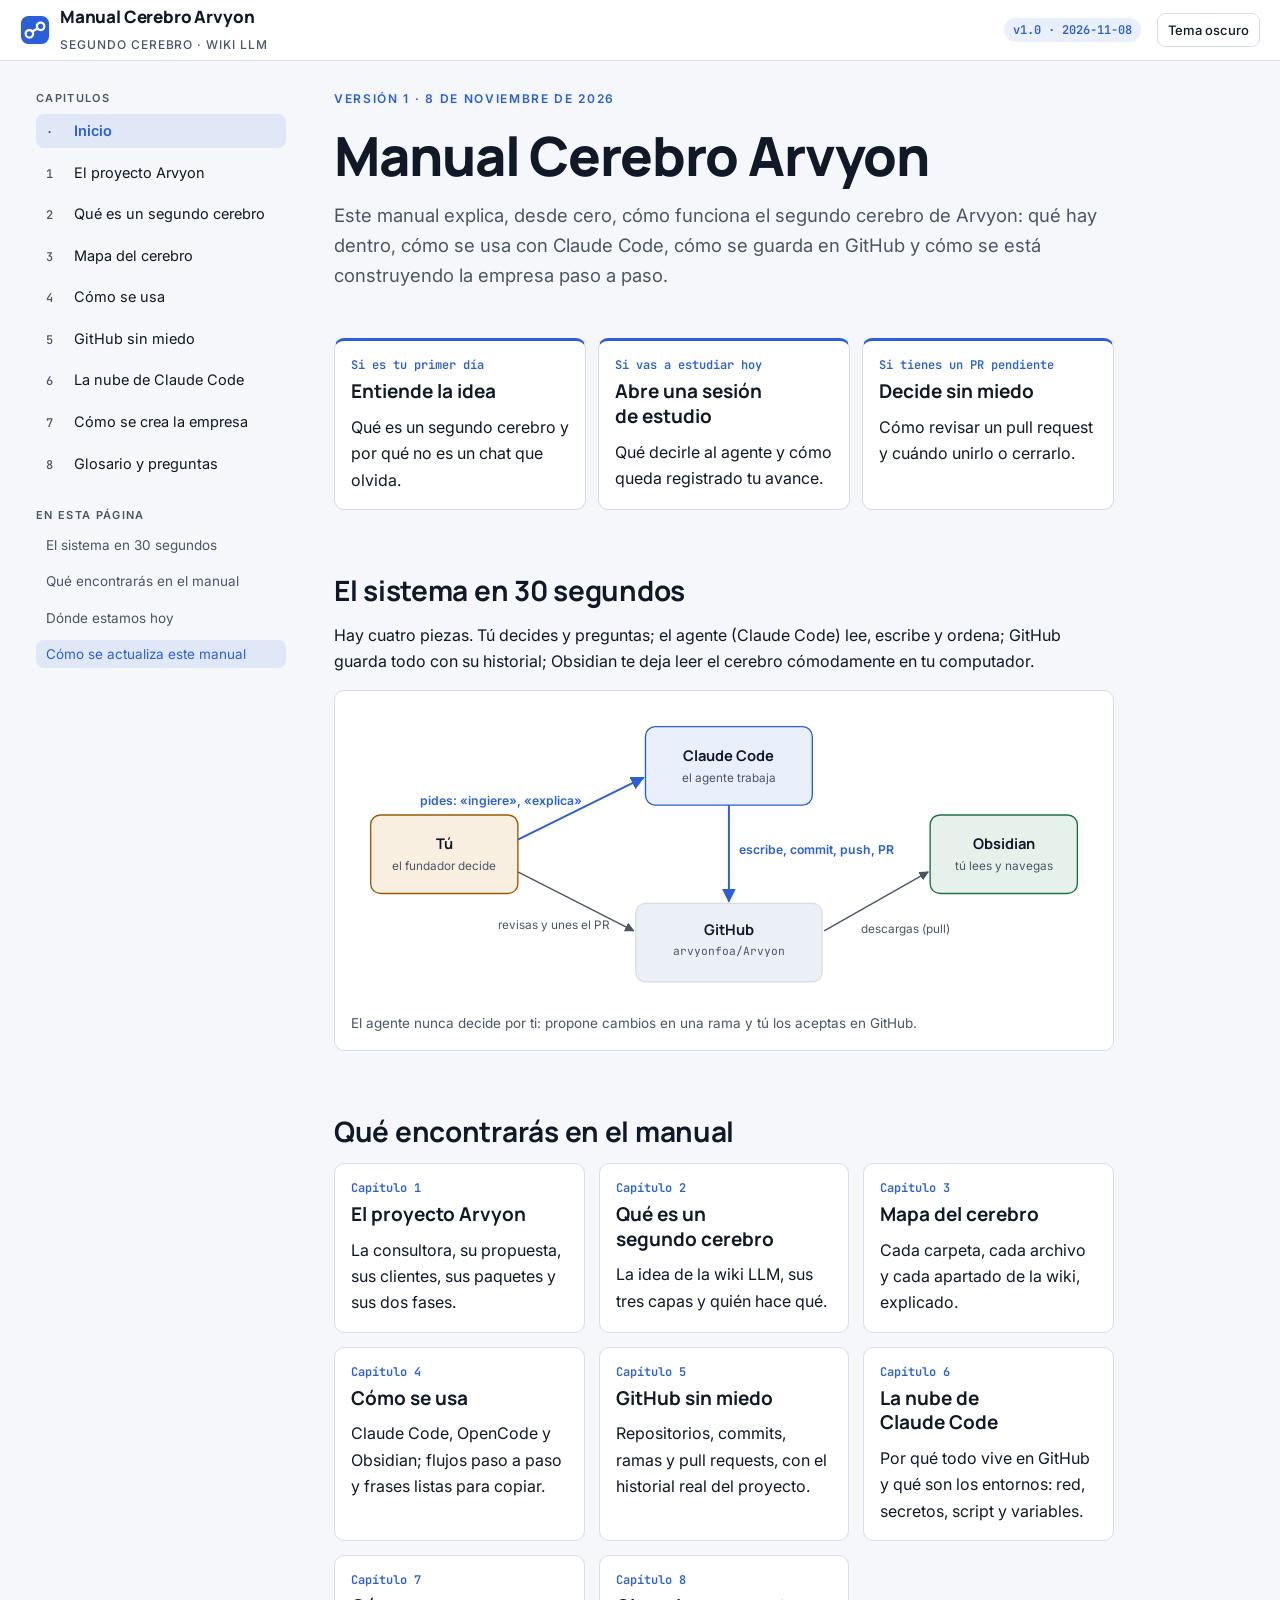
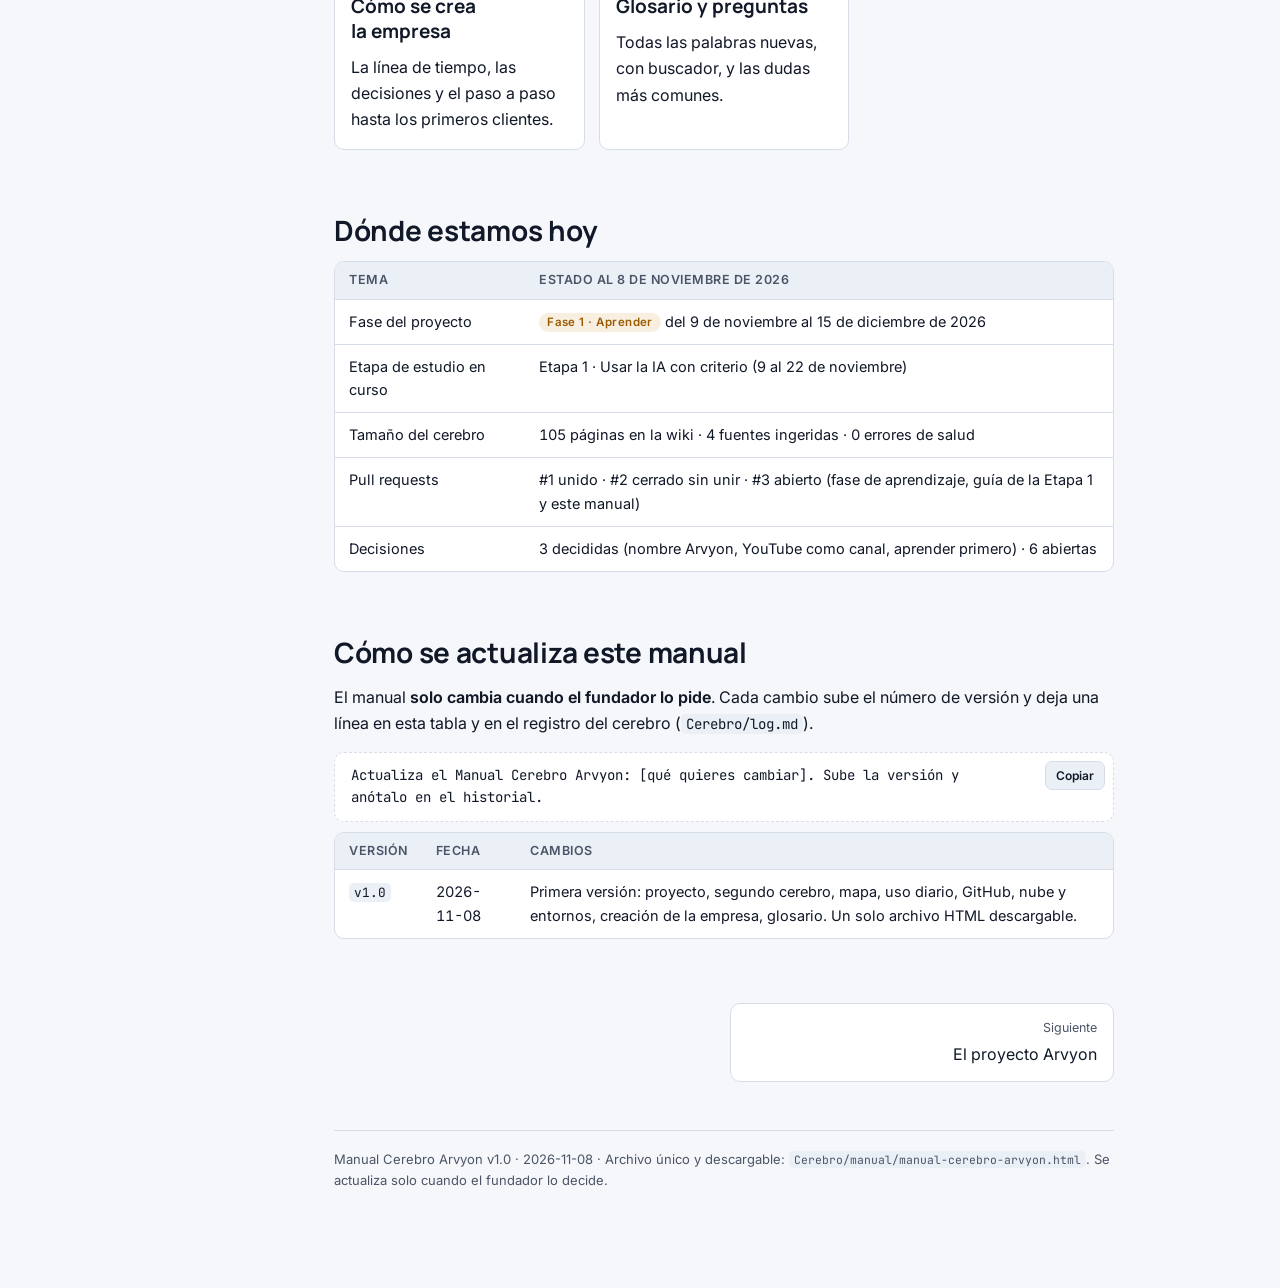
==== Cerebro/manual/manual-cerebro-arvyon.html @ 3d75eed5 "Manual Cerebro Arvyon en un solo archivo HTML descargable - Cerebro/manual/manual-cerebro-arvyon.htm" ====
<!doctype html>
<html lang="es">
<head>
<meta charset="utf-8">
<meta name="viewport" content="width=device-width, initial-scale=1, viewport-fit=cover">
<title>Manual Cerebro Arvyon</title>
<meta name="description" content="Manual para aprender a usar el segundo cerebro de Arvyon, GitHub y la nube de Claude Code.">
<link rel="preconnect" href="https://fonts.googleapis.com">
<link rel="preconnect" href="https://fonts.gstatic.com" crossorigin>
<link rel="stylesheet" href="https://fonts.googleapis.com/css2?family=Inter:wght@400;500;600;700&family=JetBrains+Mono:wght@400;500;600&family=Manrope:wght@600;700;800&display=swap">
<style>
/* Manual Cerebro Arvyon · estilo compartido
   Concepto: documentación técnica con la identidad de la presentación de Arvyon
   (azul Arvyon, Manrope para títulos, Inter para texto). Barra lateral de capítulos
   a la izquierda en escritorio; menú desplegable arriba en el teléfono. */
:root {
  --bg: #F5F7FA;
  --surface: #FFFFFF;
  --surface-2: #EBEFF6;
  --line: #D6DDE8;
  --fg: #111827;
  --muted: #4B5567;
  --accent: #2B5FD6;
  --accent-ink: #FFFFFF;
  --accent-soft: rgba(43, 95, 214, 0.10);
  --amber: #9A5B00;
  --amber-soft: rgba(196, 122, 0, 0.12);
  --green: #1C7346;
  --green-soft: rgba(28, 115, 70, 0.10);
  --red: #B3261E;
  --red-soft: rgba(179, 38, 30, 0.09);
  --violet: #6741C4;
  --violet-soft: rgba(103, 65, 196, 0.10);
  --code-bg: #101624;
  --code-fg: #E3E9F4;
  --shadow: 0 1px 2px rgba(17, 24, 39, 0.06), 0 6px 20px rgba(17, 24, 39, 0.05);
  --head: "Manrope", "Segoe UI", system-ui, sans-serif;
  --body: "Inter", "Segoe UI", system-ui, -apple-system, sans-serif;
  --mono: "JetBrains Mono", ui-monospace, "SFMono-Regular", Menlo, Consolas, monospace;
  --radius: 10px;
  color-scheme: light;
}
@media (prefers-color-scheme: dark) {
  :root:not([data-theme="light"]) {
    --bg: #0A0C10; --surface: #121720; --surface-2: #19202B; --line: #283041;
    --fg: #F1F4F8; --muted: #A4AEBE; --accent: #8AAEFF; --accent-ink: #0A0C10;
    --accent-soft: rgba(59, 116, 242, 0.18); --amber: #F2B347; --amber-soft: rgba(242, 179, 71, 0.13);
    --green: #63CF97; --green-soft: rgba(99, 207, 151, 0.12); --red: #FF8F86; --red-soft: rgba(255, 143, 134, 0.12);
    --violet: #B9A2FF; --violet-soft: rgba(185, 162, 255, 0.14);
    --code-bg: #070A0F; --code-fg: #E3E9F4; --shadow: 0 1px 2px rgba(0, 0, 0, 0.4);
    color-scheme: dark;
  }
}
:root[data-theme="dark"] {
  --bg: #0A0C10; --surface: #121720; --surface-2: #19202B; --line: #283041;
  --fg: #F1F4F8; --muted: #A4AEBE; --accent: #8AAEFF; --accent-ink: #0A0C10;
  --accent-soft: rgba(59, 116, 242, 0.18); --amber: #F2B347; --amber-soft: rgba(242, 179, 71, 0.13);
  --green: #63CF97; --green-soft: rgba(99, 207, 151, 0.12); --red: #FF8F86; --red-soft: rgba(255, 143, 134, 0.12);
  --violet: #B9A2FF; --violet-soft: rgba(185, 162, 255, 0.14);
  --code-bg: #070A0F; --code-fg: #E3E9F4; --shadow: 0 1px 2px rgba(0, 0, 0, 0.4);
  color-scheme: dark;
}

* { box-sizing: border-box; }
html { scroll-behavior: smooth; scroll-padding-top: 76px; }
@media (prefers-reduced-motion: reduce) { html { scroll-behavior: auto; } * { transition: none !important; } }
body {
  margin: 0; background: var(--bg); color: var(--fg);
  font: 400 16px/1.65 var(--body); -webkit-font-smoothing: antialiased;
}
img, svg { max-width: 100%; }
a { color: var(--accent); text-underline-offset: 3px; }
a:hover { text-decoration-thickness: 2px; }
:focus-visible { outline: 2px solid var(--accent); outline-offset: 2px; border-radius: 4px; }

/* ── Cabecera ── */
.topbar {
  position: sticky; top: 0; z-index: 20; background: var(--surface);
  border-bottom: 1px solid var(--line);
  padding-left: max(16px, env(safe-area-inset-left, 0px)); padding-right: max(16px, env(safe-area-inset-right, 0px));
}
.topbar-inner { max-width: 1240px; margin: 0 auto; height: 60px; display: flex; align-items: center; gap: 16px; }
.brand { display: flex; align-items: center; gap: 10px; text-decoration: none; color: var(--fg); }
.brand-mark { width: 30px; height: 30px; flex: none; }
.brand-name { font: 800 17px/1 var(--head); letter-spacing: -0.01em; }
.brand-sub { font: 500 12px/1 var(--body); color: var(--muted); letter-spacing: 0.08em; text-transform: uppercase; }
.topbar-spacer { flex: 1; }
.version-pill { font: 600 12px/1 var(--mono); color: var(--accent); background: var(--accent-soft); padding: 6px 9px; border-radius: 999px; white-space: nowrap; }
.theme-btn {
  border: 1px solid var(--line); background: var(--surface); color: var(--fg); border-radius: 8px;
  height: 34px; padding: 0 10px; font: 500 13px var(--body); cursor: pointer;
}
.theme-btn:hover { background: var(--surface-2); }

/* ── Estructura ── */
.layout {
  max-width: 1240px; margin: 0 auto; display: grid; grid-template-columns: 250px minmax(0, 1fr); gap: 48px;
  padding-left: max(16px, env(safe-area-inset-left, 0px)); padding-right: max(16px, env(safe-area-inset-right, 0px));
  padding-block: 32px 80px;
}
.sidebar { position: sticky; top: 84px; align-self: start; max-height: calc(100vh - 100px); overflow-y: auto; }
.sidebar details { border: 0; }
.sidebar summary { display: none; }
.nav-title { font: 600 11px/1 var(--body); letter-spacing: 0.12em; text-transform: uppercase; color: var(--muted); margin: 0 0 10px; }
.nav-list { list-style: none; margin: 0 0 24px; padding: 0; display: grid; gap: 2px; }
.nav-list a {
  display: flex; gap: 10px; align-items: baseline; padding: 7px 10px; border-radius: 8px; color: var(--fg);
  text-decoration: none; font-size: 14.5px; line-height: 1.35;
}
.nav-list a:hover { background: var(--surface-2); }
.nav-list a[aria-current="page"] { background: var(--accent-soft); color: var(--accent); font-weight: 600; }
.nav-num { font: 500 12px var(--mono); color: var(--muted); min-width: 18px; }
.toc a { font-size: 13.5px; color: var(--muted); padding: 5px 10px; }
.toc a.is-active { color: var(--accent); background: var(--accent-soft); }

@media (max-width: 900px) {
  .layout { grid-template-columns: minmax(0, 1fr); gap: 20px; padding-block: 16px 64px; }
  .sidebar { position: static; max-height: none; overflow: visible; }
  .sidebar summary {
    display: flex; justify-content: space-between; align-items: center; cursor: pointer; list-style: none;
    padding: 12px 14px; border: 1px solid var(--line); border-radius: var(--radius); background: var(--surface);
    font: 600 14px var(--body);
  }
  .sidebar summary::-webkit-details-marker { display: none; }
  .sidebar summary::after { content: "▾"; color: var(--muted); }
  .sidebar details[open] summary { border-bottom-left-radius: 0; border-bottom-right-radius: 0; }
  .sidebar .nav-panel { border: 1px solid var(--line); border-top: 0; border-radius: 0 0 var(--radius) var(--radius); padding: 14px; background: var(--surface); }
  .brand-sub, .version-pill { display: none; }
}

/* ── Contenido ── */
main { min-width: 0; }
.content { max-width: 780px; }
.eyebrow { font: 600 12px/1 var(--body); letter-spacing: 0.14em; text-transform: uppercase; color: var(--accent); margin: 0 0 12px; }
h1 { font: 800 clamp(30px, 4.4vw, 44px)/1.12 var(--head); letter-spacing: -0.02em; margin: 0 0 16px; text-wrap: balance; }
h2 { font: 700 clamp(22px, 2.8vw, 28px)/1.2 var(--head); letter-spacing: -0.01em; margin: 56px 0 14px; text-wrap: balance; padding-top: 8px; }
h3 { font: 700 19px/1.3 var(--head); margin: 32px 0 10px; text-wrap: balance; }
h4 { font: 600 16px/1.4 var(--body); margin: 22px 0 8px; }
p, ul, ol { margin: 0 0 16px; }
li { margin-bottom: 6px; }
.lead { font-size: 18.5px; line-height: 1.6; color: var(--muted); max-width: 64ch; }
strong { font-weight: 650; }
hr { border: 0; border-top: 1px solid var(--line); margin: 48px 0; }
code { font: 0.88em var(--mono); background: var(--surface-2); padding: 1px 5px; border-radius: 5px; overflow-wrap: anywhere; }
pre {
  background: var(--code-bg); color: var(--code-fg); font: 13.5px/1.6 var(--mono); padding: 16px 18px;
  border-radius: var(--radius); overflow-x: auto; margin: 0 0 18px;
}
pre code { background: none; padding: 0; color: inherit; font-size: inherit; overflow-wrap: normal; }
kbd { font: 12.5px var(--mono); border: 1px solid var(--line); border-bottom-width: 2px; border-radius: 5px; padding: 1px 6px; background: var(--surface); }

/* Tablas */
.table-wrap { overflow-x: auto; margin: 0 0 20px; border: 1px solid var(--line); border-radius: var(--radius); background: var(--surface); }
table { border-collapse: collapse; width: 100%; font-size: 14.5px; }
th, td { text-align: left; vertical-align: top; padding: 10px 14px; border-bottom: 1px solid var(--line); }
th { font: 600 12.5px/1.3 var(--body); letter-spacing: 0.04em; text-transform: uppercase; color: var(--muted); background: var(--surface-2); }
tr:last-child td { border-bottom: 0; }
td code { white-space: nowrap; }

/* Avisos */
.note { border-left: 3px solid var(--accent); background: var(--accent-soft); padding: 14px 16px; border-radius: 0 var(--radius) var(--radius) 0; margin: 0 0 20px; }
.note > :last-child { margin-bottom: 0; }
.note-title { font: 700 13px/1.3 var(--body); letter-spacing: 0.06em; text-transform: uppercase; margin: 0 0 6px; color: var(--accent); }
.note.warn { border-color: var(--amber); background: var(--amber-soft); } .note.warn .note-title { color: var(--amber); }
.note.ok { border-color: var(--green); background: var(--green-soft); } .note.ok .note-title { color: var(--green); }
.note.bad { border-color: var(--red); background: var(--red-soft); } .note.bad .note-title { color: var(--red); }
.note.idea { border-color: var(--violet); background: var(--violet-soft); } .note.idea .note-title { color: var(--violet); }

/* Definición */
.def { border: 1px solid var(--line); background: var(--surface); border-radius: var(--radius); padding: 14px 16px; margin: 0 0 16px; }
.def dt { font: 700 16px/1.3 var(--head); margin: 0 0 4px; }
.def dd { margin: 0; color: var(--muted); }
.def dd + dt { margin-top: 14px; }

/* Rejillas de tarjetas */
.grid { display: grid; gap: 14px; grid-template-columns: repeat(auto-fit, minmax(220px, 1fr)); margin: 0 0 24px; }
.card { border: 1px solid var(--line); background: var(--surface); border-radius: var(--radius); padding: 16px; min-width: 0; }
.card h3, .card h4 { margin-top: 0; }
.card p:last-child, .card ul:last-child { margin-bottom: 0; }
a.card { color: inherit; text-decoration: none; display: block; transition: border-color .15s, transform .15s; }
a.card:hover { border-color: var(--accent); transform: translateY(-1px); }
.card-kicker { font: 600 12px var(--mono); color: var(--accent); margin: 0 0 6px; }

/* Pasos */
.steps { counter-reset: paso; list-style: none; padding: 0; margin: 0 0 24px; display: grid; gap: 12px; }
.steps > li { counter-increment: paso; position: relative; padding: 12px 14px 12px 52px; border: 1px solid var(--line); border-radius: var(--radius); background: var(--surface); margin: 0; }
.steps > li::before {
  content: counter(paso); position: absolute; left: 14px; top: 12px; width: 26px; height: 26px; border-radius: 50%;
  background: var(--accent); color: var(--accent-ink); font: 700 13px/26px var(--body); text-align: center;
}
.steps > li > :last-child { margin-bottom: 0; }

/* Árbol de carpetas */
.tree { font: 13.5px/1.75 var(--mono); background: var(--surface); border: 1px solid var(--line); border-radius: var(--radius); padding: 14px 16px; overflow-x: auto; margin: 0 0 20px; white-space: pre; }
.tree .c { color: var(--muted); }
.tree .f { color: var(--accent); font-weight: 600; }

/* Acordeones */
details.fold { border: 1px solid var(--line); background: var(--surface); border-radius: var(--radius); margin: 0 0 10px; }
details.fold > summary { cursor: pointer; padding: 12px 16px; font: 600 15.5px/1.4 var(--body); list-style: none; display: flex; gap: 12px; align-items: baseline; }
details.fold > summary::-webkit-details-marker { display: none; }
details.fold > summary::before { content: "+"; font: 600 16px var(--mono); color: var(--accent); width: 12px; flex: none; }
details.fold[open] > summary::before { content: "−"; }
details.fold > summary code { font-size: 13px; }
details.fold > .fold-body { padding: 0 16px 14px 40px; }
details.fold > .fold-body > :last-child { margin-bottom: 0; }

/* Etiquetas */
.tag { display: inline-block; font: 600 11.5px/1 var(--body); letter-spacing: 0.04em; padding: 4px 8px; border-radius: 999px; background: var(--surface-2); color: var(--muted); vertical-align: middle; }
.tag.blue { background: var(--accent-soft); color: var(--accent); }
.tag.amber { background: var(--amber-soft); color: var(--amber); }
.tag.green { background: var(--green-soft); color: var(--green); }
.tag.red { background: var(--red-soft); color: var(--red); }
.tag.violet { background: var(--violet-soft); color: var(--violet); }

/* Frases para copiar */
.prompt { position: relative; border: 1px dashed var(--line); background: var(--surface); border-radius: var(--radius); padding: 12px 92px 12px 16px; margin: 0 0 10px; font: 14px/1.55 var(--mono); }
.copy-btn {
  position: absolute; right: 8px; top: 8px; border: 1px solid var(--line); background: var(--surface-2); color: var(--fg);
  border-radius: 7px; font: 600 12px var(--body); padding: 6px 10px; cursor: pointer;
}
.copy-btn:hover { border-color: var(--accent); color: var(--accent); }

/* Diagramas */
figure.diagram { margin: 8px 0 28px; border: 1px solid var(--line); border-radius: var(--radius); background: var(--surface); padding: 16px; }
figure.diagram .svg-wrap { overflow-x: auto; }
figure.diagram svg { display: block; min-width: 560px; width: 100%; height: auto; }
figure.diagram figcaption { font-size: 13.5px; color: var(--muted); margin-top: 10px; }
svg .t { fill: var(--fg); font-family: var(--body); font-size: 14px; }
svg .t-s { fill: var(--muted); font-family: var(--body); font-size: 12px; }
svg .t-b { fill: var(--fg); font-family: var(--head); font-size: 15px; font-weight: 700; }
svg .t-m { fill: var(--muted); font-family: var(--mono); font-size: 11.5px; }
svg .t-a { fill: var(--accent); font-family: var(--body); font-size: 12.5px; font-weight: 600; }
svg .t-on { fill: var(--accent-ink); font-family: var(--head); font-size: 14px; font-weight: 700; }
svg .box { fill: var(--surface-2); stroke: var(--line); stroke-width: 1.2; }
svg .box-a { fill: var(--accent-soft); stroke: var(--accent); stroke-width: 1.4; }
svg .box-amber { fill: var(--amber-soft); stroke: var(--amber); stroke-width: 1.4; }
svg .box-green { fill: var(--green-soft); stroke: var(--green); stroke-width: 1.4; }
svg .box-red { fill: var(--red-soft); stroke: var(--red); stroke-width: 1.4; }
svg .box-violet { fill: var(--violet-soft); stroke: var(--violet); stroke-width: 1.4; }
svg .solid-a { fill: var(--accent); }
svg .ln { stroke: var(--muted); stroke-width: 1.4; fill: none; }
svg .ln-a { stroke: var(--accent); stroke-width: 2; fill: none; }
svg .ln-d { stroke: var(--muted); stroke-width: 1.3; fill: none; stroke-dasharray: 5 4; }
svg .ln-green { stroke: var(--green); stroke-width: 2.2; fill: none; }
svg .ln-red { stroke: var(--red); stroke-width: 2; fill: none; stroke-dasharray: 5 4; }
svg .dot { fill: var(--surface); stroke: var(--accent); stroke-width: 2.4; }
svg .dot-main { fill: var(--surface); stroke: var(--fg); stroke-width: 2.4; }
svg .dot-red { fill: var(--surface); stroke: var(--red); stroke-width: 2.4; }
svg .arrow-head { fill: var(--muted); }
svg .arrow-head-a { fill: var(--accent); }

/* Portada */
.hero { padding: 8px 0 8px; }
.hero h1 { font-size: clamp(34px, 5.4vw, 54px); }
.quick { display: grid; grid-template-columns: repeat(auto-fit, minmax(200px, 1fr)); gap: 12px; margin: 24px 0 8px; }
.quick .card { border-top: 3px solid var(--accent); }

/* Glosario */
.search { width: 100%; height: 44px; border: 1px solid var(--line); border-radius: var(--radius); background: var(--surface); color: var(--fg); padding: 0 14px; font: 15px var(--body); margin: 0 0 18px; }
.gloss { display: grid; gap: 10px; }
.gloss .def { margin: 0; }
.gloss-empty { color: var(--muted); }

/* Navegación entre páginas */
.pager { display: grid; grid-template-columns: 1fr 1fr; gap: 12px; margin-top: 64px; }
.pager a { border: 1px solid var(--line); background: var(--surface); border-radius: var(--radius); padding: 14px 16px; text-decoration: none; color: var(--fg); min-width: 0; }
.pager a:hover { border-color: var(--accent); }
.pager small { display: block; color: var(--muted); font-size: 12.5px; margin-bottom: 2px; }
.pager .next { text-align: right; grid-column: 2; }
@media (max-width: 520px) { .pager { grid-template-columns: 1fr; } .pager .next { grid-column: 1; } }

.foot { margin-top: 48px; padding-top: 18px; border-top: 1px solid var(--line); color: var(--muted); font-size: 13px; }
.num { font-variant-numeric: tabular-nums; }

/* Archivo único: sin JavaScript se ven todos los capítulos seguidos */
.chapter + .chapter { border-top: 1px solid var(--line); margin-top: 64px; padding-top: 32px; }
body.js .chapter + .chapter { border-top: 0; margin-top: 0; padding-top: 0; }
</style>
<script>
(function(){
  var raiz=document.documentElement;
  try{var g=localStorage.getItem("manual-arvyon-tema");if(g==="dark"||g==="light")raiz.setAttribute("data-theme",g);}catch(e){}
  function tema(){var t=raiz.getAttribute("data-theme");if(t)return t;return matchMedia("(prefers-color-scheme: dark)").matches?"dark":"light";}
  document.addEventListener("DOMContentLoaded",function(){
    document.body.classList.add("js");
    var b=document.getElementById("theme-btn");
    function rot(){b.textContent=tema()==="dark"?"Tema claro":"Tema oscuro";}
    rot();b.addEventListener("click",function(){var n=tema()==="dark"?"light":"dark";raiz.setAttribute("data-theme",n);try{localStorage.setItem("manual-arvyon-tema",n);}catch(e){}rot();});
    var caps=[].slice.call(document.querySelectorAll(".chapter"));
    var toc=document.getElementById("toc"); var obs=null;
    function mostrar(){
      var h=decodeURIComponent(location.hash.slice(1))||"inicio";
      var el=document.getElementById(h)||document.getElementById("inicio");
      var cap=el.closest(".chapter")||caps[0];
      caps.forEach(function(c){c.hidden=c!==cap;});
      document.querySelectorAll("#chapters a").forEach(function(a){if(a.dataset.cap===cap.id)a.setAttribute("aria-current","page");else a.removeAttribute("aria-current");});
      toc.innerHTML="";
      var hs=[].slice.call(cap.querySelectorAll("h2[id]"));
      hs.forEach(function(x){var li=document.createElement("li");var a=document.createElement("a");a.href="#"+x.id;a.textContent=x.textContent;li.appendChild(a);toc.appendChild(li);});
      document.getElementById("toc-block").hidden=!hs.length;
      if(obs)obs.disconnect();
      if("IntersectionObserver" in window){var ls=toc.querySelectorAll("a");obs=new IntersectionObserver(function(es){es.forEach(function(e){if(e.isIntersecting)ls.forEach(function(a){a.classList.toggle("is-active",a.getAttribute("href")==="#"+e.target.id);});});},{rootMargin:"-80px 0px -70% 0px"});hs.forEach(function(x){obs.observe(x);});}
      setTimeout(function(){if(el===cap)window.scrollTo(0,0);else el.scrollIntoView();},0);
      document.title=(cap.dataset.nombre==="Inicio"?"":cap.dataset.nombre+" · ")+"Manual Cerebro Arvyon";
      var d=document.getElementById("nav-details");if(matchMedia("(max-width: 900px)").matches)d.removeAttribute("open");
    }
    window.addEventListener("hashchange",mostrar);mostrar();
    document.querySelectorAll(".prompt").forEach(function(c){var bt=document.createElement("button");bt.type="button";bt.className="copy-btn";bt.textContent="Copiar";
      bt.addEventListener("click",function(){var tx=c.getAttribute("data-copy")||c.firstChild.textContent.trim();
        function ok(){bt.textContent="Copiado";setTimeout(function(){bt.textContent="Copiar";},1600);}
        function sel(){var r=document.createRange();r.selectNodeContents(c.firstChild);var s=getSelection();s.removeAllRanges();s.addRange(r);bt.textContent="Seleccionado";}
        if(navigator.clipboard&&navigator.clipboard.writeText)navigator.clipboard.writeText(tx).then(ok,sel);else sel();});c.appendChild(bt);});
    var q=document.getElementById("gloss-search");
    if(q){var it=[].slice.call(document.querySelectorAll(".gloss .def"));var v=document.getElementById("gloss-empty");
      q.addEventListener("input",function(){var s=q.value.toLowerCase().normalize("NFD").replace(/[̀-ͯ]/g,"");var n=0;
        it.forEach(function(x){var t=x.textContent.toLowerCase().normalize("NFD").replace(/[̀-ͯ]/g,"");var o=!s||t.indexOf(s)!==-1;x.hidden=!o;if(o)n++;});v.hidden=n!==0;});}
  });
})();
</script>
</head>
<body>
<header class="topbar">
  <div class="topbar-inner">
    <a class="brand" href="#inicio"><svg class="brand-mark" viewBox="0 0 32 32" aria-hidden="true">
  <rect x="1" y="1" width="30" height="30" rx="8" class="solid-a"/>
  <circle cx="10" cy="20" r="4" fill="none" stroke="var(--accent-ink)" stroke-width="2.4"/>
  <circle cx="22" cy="12" r="4" fill="none" stroke="var(--accent-ink)" stroke-width="2.4"/>
  <path d="M13 17.5 L19 14.5" stroke="var(--accent-ink)" stroke-width="2.4" stroke-linecap="round"/>
</svg><span><span class="brand-name">Manual Cerebro Arvyon</span><br><span class="brand-sub">Segundo cerebro · wiki LLM</span></span></a>
    <span class="topbar-spacer"></span>
    <span class="version-pill">v1.0 · 2026-11-08</span>
    <button type="button" class="theme-btn" id="theme-btn">Tema oscuro</button>
  </div>
</header>
<div class="layout">
  <aside class="sidebar">
    <details id="nav-details" open>
      <summary>Capítulos del manual</summary>
      <div class="nav-panel">
        <p class="nav-title">Capítulos</p>
        <ul class="nav-list" id="chapters"><li><a href="#inicio" data-cap="inicio"><span class="nav-num">·</span><span>Inicio</span></a></li><li><a href="#proyecto" data-cap="proyecto"><span class="nav-num">1</span><span>El proyecto Arvyon</span></a></li><li><a href="#segundo-cerebro" data-cap="segundo-cerebro"><span class="nav-num">2</span><span>Qué es un segundo cerebro</span></a></li><li><a href="#mapa" data-cap="mapa"><span class="nav-num">3</span><span>Mapa del cerebro</span></a></li><li><a href="#uso" data-cap="uso"><span class="nav-num">4</span><span>Cómo se usa</span></a></li><li><a href="#github" data-cap="github"><span class="nav-num">5</span><span>GitHub sin miedo</span></a></li><li><a href="#nube" data-cap="nube"><span class="nav-num">6</span><span>La nube de Claude Code</span></a></li><li><a href="#empresa" data-cap="empresa"><span class="nav-num">7</span><span>Cómo se crea la empresa</span></a></li><li><a href="#glosario" data-cap="glosario"><span class="nav-num">8</span><span>Glosario y preguntas</span></a></li></ul>
        <div id="toc-block">
          <p class="nav-title">En esta página</p>
          <ul class="nav-list toc" id="toc"></ul>
        </div>
      </div>
    </details>
  </aside>
  <main>
    <article class="content">
<section class="chapter" id="inicio" data-nombre="Inicio">
      <p class="eyebrow">Versión 1 · 8 de noviembre de 2026</p>

<div class="hero">
  <h1>Manual Cerebro Arvyon</h1>
  <p class="lead">Este manual explica, desde cero, cómo funciona el segundo cerebro de Arvyon: qué hay dentro, cómo se usa con Claude Code, cómo se guarda en GitHub y cómo se está construyendo la empresa paso a paso.</p>
</div>

<div class="quick">
  <a class="card" href="#segundo-cerebro"><p class="card-kicker">Si es tu primer día</p><h3>Entiende la idea</h3><p>Qué es un segundo cerebro y por qué no es un chat que olvida.</p></a>
  <a class="card" href="#uso-sesion-de-estudio"><p class="card-kicker">Si vas a estudiar hoy</p><h3>Abre una sesión de estudio</h3><p>Qué decirle al agente y cómo queda registrado tu avance.</p></a>
  <a class="card" href="#github-decidir"><p class="card-kicker">Si tienes un PR pendiente</p><h3>Decide sin miedo</h3><p>Cómo revisar un pull request y cuándo unirlo o cerrarlo.</p></a>
</div>

<h2 id="inicio-sistema">El sistema en 30 segundos</h2>
<p>Hay cuatro piezas. Tú decides y preguntas; el agente (Claude Code) lee, escribe y ordena; GitHub guarda todo con su historial; Obsidian te deja leer el cerebro cómodamente en tu computador.</p>
<figure class="diagram">
  <div class="svg-wrap">
  <svg viewBox="0 0 760 300" role="img" aria-labelledby="d-sis-t">
    <title id="d-sis-t">Cómo se conectan el fundador, Claude Code, GitHub y Obsidian</title>
    <defs>
  <marker id="fl" viewBox="0 0 10 10" refX="9" refY="5" markerWidth="7" markerHeight="7" orient="auto-start-reverse"><path d="M0 0 L10 5 L0 10 z" class="arrow-head"/></marker>
  <marker id="fla" viewBox="0 0 10 10" refX="9" refY="5" markerWidth="7" markerHeight="7" orient="auto-start-reverse"><path d="M0 0 L10 5 L0 10 z" class="arrow-head-a"/></marker>
</defs>
    <rect x="20" y="110" width="150" height="80" rx="10" class="box-amber"/>
    <text x="95" y="145" text-anchor="middle" class="t-b">Tú</text>
    <text x="95" y="166" text-anchor="middle" class="t-s">el fundador decide</text>

    <rect x="300" y="20" width="170" height="80" rx="10" class="box-a"/>
    <text x="385" y="55" text-anchor="middle" class="t-b">Claude Code</text>
    <text x="385" y="76" text-anchor="middle" class="t-s">el agente trabaja</text>

    <rect x="290" y="200" width="190" height="80" rx="10" class="box"/>
    <text x="385" y="232" text-anchor="middle" class="t-b">GitHub</text>
    <text x="385" y="253" text-anchor="middle" class="t-m">arvyonfoa/Arvyon</text>

    <rect x="590" y="110" width="150" height="80" rx="10" class="box-green"/>
    <text x="665" y="145" text-anchor="middle" class="t-b">Obsidian</text>
    <text x="665" y="166" text-anchor="middle" class="t-s">tú lees y navegas</text>

    <path d="M170 135 L298 72" class="ln-a" marker-end="url(#fla)"/>
    <text x="70" y="100" class="t-a">pides: «ingiere», «explica»</text>
    <path d="M385 100 L385 198" class="ln-a" marker-end="url(#fla)"/>
    <text x="395" y="150" class="t-a">escribe, commit, push, PR</text>
    <path d="M170 168 L288 228" class="ln" marker-end="url(#fl)"/>
    <text x="150" y="226" class="t-s">revisas y unes el PR</text>
    <path d="M482 228 L588 168" class="ln" marker-end="url(#fl)"/>
    <text x="520" y="230" class="t-s">descargas (pull)</text>
  </svg>
  </div>
  <figcaption>El agente nunca decide por ti: propone cambios en una rama y tú los aceptas en GitHub.</figcaption>
</figure>

<h2 id="inicio-capitulos">Qué encontrarás en el manual</h2>
<div class="grid">
  <a class="card" href="#proyecto"><p class="card-kicker">Capítulo 1</p><h3>El proyecto Arvyon</h3><p>La consultora, su propuesta, sus clientes, sus paquetes y sus dos fases.</p></a>
  <a class="card" href="#segundo-cerebro"><p class="card-kicker">Capítulo 2</p><h3>Qué es un segundo cerebro</h3><p>La idea de la wiki LLM, sus tres capas y quién hace qué.</p></a>
  <a class="card" href="#mapa"><p class="card-kicker">Capítulo 3</p><h3>Mapa del cerebro</h3><p>Cada carpeta, cada archivo y cada apartado de la wiki, explicado.</p></a>
  <a class="card" href="#uso"><p class="card-kicker">Capítulo 4</p><h3>Cómo se usa</h3><p>Claude Code, OpenCode y Obsidian; flujos paso a paso y frases listas para copiar.</p></a>
  <a class="card" href="#github"><p class="card-kicker">Capítulo 5</p><h3>GitHub sin miedo</h3><p>Repositorios, commits, ramas y pull requests, con el historial real del proyecto.</p></a>
  <a class="card" href="#nube"><p class="card-kicker">Capítulo 6</p><h3>La nube de Claude Code</h3><p>Por qué todo vive en GitHub y qué son los entornos: red, secretos, script y variables.</p></a>
  <a class="card" href="#empresa"><p class="card-kicker">Capítulo 7</p><h3>Cómo se crea la empresa</h3><p>La línea de tiempo, las decisiones y el paso a paso hasta los primeros clientes.</p></a>
  <a class="card" href="#glosario"><p class="card-kicker">Capítulo 8</p><h3>Glosario y preguntas</h3><p>Todas las palabras nuevas, con buscador, y las dudas más comunes.</p></a>
</div>

<h2 id="inicio-estado">Dónde estamos hoy</h2>
<div class="table-wrap"><table>
  <tr><th>Tema</th><th>Estado al 8 de noviembre de 2026</th></tr>
  <tr><td>Fase del proyecto</td><td><span class="tag amber">Fase 1 · Aprender</span> del 9 de noviembre al 15 de diciembre de 2026</td></tr>
  <tr><td>Etapa de estudio en curso</td><td>Etapa 1 · Usar la IA con criterio (9 al 22 de noviembre)</td></tr>
  <tr><td>Tamaño del cerebro</td><td class="num">105 páginas en la wiki · 4 fuentes ingeridas · 0 errores de salud</td></tr>
  <tr><td>Pull requests</td><td>#1 unido · #2 cerrado sin unir · #3 abierto (fase de aprendizaje, guía de la Etapa 1 y este manual)</td></tr>
  <tr><td>Decisiones</td><td>3 decididas (nombre Arvyon, YouTube como canal, aprender primero) · 6 abiertas</td></tr>
</table></div>

<h2 id="inicio-versiones">Cómo se actualiza este manual</h2>
<p>El manual <strong>solo cambia cuando el fundador lo pide</strong>. Cada cambio sube el número de versión y deja una línea en esta tabla y en el registro del cerebro (<code>Cerebro/log.md</code>).</p>
<div class="prompt" data-copy="Actualiza el Manual Cerebro Arvyon: [qué quieres cambiar]. Sube la versión y anótalo en el historial.">Actualiza el Manual Cerebro Arvyon: [qué quieres cambiar]. Sube la versión y anótalo en el historial.</div>
<div class="table-wrap"><table>
  <tr><th>Versión</th><th>Fecha</th><th>Cambios</th></tr>
  <tr><td><code>v1.0</code></td><td class="num">2026-11-08</td><td>Primera versión: proyecto, segundo cerebro, mapa, uso diario, GitHub, nube y entornos, creación de la empresa, glosario. Un solo archivo HTML descargable.</td></tr>
</table></div>

      <nav class="pager"><a class="next" href="#proyecto"><small>Siguiente</small>El proyecto Arvyon</a></nav></section><section class="chapter" id="proyecto" data-nombre="El proyecto Arvyon">
      <p class="eyebrow">Capítulo 1</p>

<h1>El proyecto Arvyon</h1>
<p class="lead">Arvyon es una consultora de inteligencia artificial 100 % virtual que opera desde Polonia, en la Unión Europea, para empresas colombianas pequeñas, medianas y grandes.</p>

<h2 id="proyecto-en-una-frase">Arvyon en una frase</h2>
<div class="note"><p class="note-title">La propuesta</p><p>«Traemos lo que ya funciona en Europa, adaptado a tu empresa». Arvyon <strong>enseña</strong> (que el equipo entienda la IA y la use sin miedo), <strong>implementa</strong> (herramientas funcionando dentro del negocio) y <strong>acompaña</strong> (mide y mejora cada mes).</p></div>
<p>Todo esto viene de la presentación para socios de octubre de 2026, que es la primera fuente del cerebro (<code>Cerebro/raw/00-internos/presentacion-consultora-ia.pdf</code>).</p>

<h2 id="proyecto-problema">El problema que resuelve</h2>
<div class="grid">
  <div class="card"><p class="card-kicker">Brecha de adopción</p><h3 class="num">61 % frente a 37,7 %</h3><p>El 61 % de las empresas colombianas de 50 o más empleados ve la IA como prioridad, pero solo el 37,7 % la ha incorporado de verdad (Endeavor, «Colombia AI Pulse»).</p></div>
  <div class="card"><p class="card-kicker">Mipymes</p><h3 class="num">Más del 99 %</h3><p>Casi todas las empresas del país son mipymes y generan el 79 % del empleo (MinComercio).</p></div>
  <div class="card"><p class="card-kicker">Política pública</p><h3>CONPES 4144</h3><p>En febrero de 2025 Colombia aprobó su Política Nacional de Inteligencia Artificial.</p></div>
</div>
<div class="note warn"><p class="note-title">Ojo con el dato</p><p>La cifra 61 % / 37,7 % es de empresas con 50 o más empleados. No describe a las microempresas, que son el público del paquete Inicia. El cerebro lo deja anotado en <code>wiki/01-mercado/adopcion-ia-colombia.md</code>.</p></div>

<h2 id="proyecto-diferenciales">El puente entre Europa y Colombia</h2>
<figure class="diagram">
  <div class="svg-wrap">
  <svg viewBox="0 0 760 230" role="img" aria-labelledby="d-puente-t">
    <title id="d-puente-t">Arvyon como puente entre Polonia y Colombia</title>
    <defs>
  <marker id="fl" viewBox="0 0 10 10" refX="9" refY="5" markerWidth="7" markerHeight="7" orient="auto-start-reverse"><path d="M0 0 L10 5 L0 10 z" class="arrow-head"/></marker>
  <marker id="fla" viewBox="0 0 10 10" refX="9" refY="5" markerWidth="7" markerHeight="7" orient="auto-start-reverse"><path d="M0 0 L10 5 L0 10 z" class="arrow-head-a"/></marker>
</defs>
    <rect x="20" y="40" width="220" height="150" rx="12" class="box-a"/>
    <text x="130" y="78" text-anchor="middle" class="t-b">Polonia · UE</text>
    <text x="130" y="102" text-anchor="middle" class="t-s">donde vive Arvyon</text>
    <text x="130" y="134" text-anchor="middle" class="t-m">UTC+1 (invierno)</text>
    <text x="130" y="152" text-anchor="middle" class="t-m">UTC+2 (verano)</text>
    <text x="130" y="174" text-anchor="middle" class="t-s">RGPD · Reglamento de IA</text>

    <rect x="520" y="40" width="220" height="150" rx="12" class="box-amber"/>
    <text x="630" y="78" text-anchor="middle" class="t-b">Colombia</text>
    <text x="630" y="102" text-anchor="middle" class="t-s">donde están los clientes</text>
    <text x="630" y="134" text-anchor="middle" class="t-m">UTC−5 todo el año</text>
    <text x="630" y="152" text-anchor="middle" class="t-m">mañana: 8:00 a 12:00</text>
    <text x="630" y="174" text-anchor="middle" class="t-s">Ley 1581 de 2012</text>

    <path d="M244 100 L516 100" class="ln-a" marker-end="url(#fla)"/>
    <text x="380" y="88" text-anchor="middle" class="t-a">métodos probados en Europa</text>
    <path d="M516 140 L244 140" class="ln" marker-end="url(#fl)"/>
    <text x="380" y="132" text-anchor="middle" class="t-s">necesidades de la empresa</text>
    <rect x="320" y="160" width="120" height="30" rx="15" class="solid-a"/>
    <text x="380" y="180" text-anchor="middle" class="t-on">6 a 7 horas</text>
  </svg>
  </div>
  <figcaption>Mientras Colombia duerme, Arvyon trabaja: el cliente encuentra el avance listo al empezar su día.</figcaption>
</figure>
<div class="table-wrap"><table>
  <tr><th>Diferencial</th><th>Qué significa</th></tr>
  <tr><td>Vemos el futuro primero</td><td>Vivir en la UE permite ver cómo usan la IA las empresas europeas y llevar lo probado, no la moda.</td></tr>
  <tr><td>IA responsable con estándar europeo</td><td>Se trabaja con la lógica del Reglamento Europeo de IA y del RGPD, aplicada según la Ley 1581 de Colombia.</td></tr>
  <tr><td>Hablamos como el cliente</td><td>Español colombiano, ejemplos de su realidad, su ritmo y su presupuesto.</td></tr>
  <tr><td>Trabajamos mientras Colombia duerme</td><td>Con 6 a 7 horas de diferencia, el trabajo avanza de un día para otro.</td></tr>
</table></div>

<h2 id="proyecto-clientes">Clientes y paquetes</h2>
<div class="table-wrap"><table>
  <tr><th>Segmento</th><th>Qué dicen</th><th>Paquete</th><th>Duración</th></tr>
  <tr><td>Micro y pequeñas</td><td>«No tengo tiempo para todo»</td><td><strong>Inicia</strong>: taller de 3 h, 3 herramientas configuradas, guía de uso, 30 días de soporte</td><td>2 semanas</td></tr>
  <tr><td>Medianas</td><td>«Crecimos y los procesos no dan abasto»</td><td><strong>Optimiza</strong> (el que más se quiere vender): diagnóstico, 2 o 3 automatizaciones, capacitación, 60 días de acompañamiento</td><td>6 semanas</td></tr>
  <tr><td>Grandes</td><td>«Necesitamos un plan serio de IA»</td><td><strong>Transforma</strong>: hoja de ruta, política de datos, formación por roles, pilotos medibles; o un paquete <strong>a la medida</strong></td><td>3 meses</td></tr>
</table></div>
<p>Hay <strong>tres puertas de entrada</strong>: un diagnóstico exprés gratis de 45 minutos, los paquetes estándar de precio fijo y el paquete a la medida. Las tres llevan al <strong>acompañamiento mensual</strong>, que es el ingreso recurrente que sostiene el negocio. Los precios todavía no están definidos.</p>

<h2 id="proyecto-metodo">El Método 4D</h2>
<ol class="steps">
  <li><strong>Descubrir.</strong> Entender el negocio, sus procesos y dónde se pierde el tiempo. Entrega: mapa del negocio.</li>
  <li><strong>Diseñar.</strong> Priorizar por impacto y esfuerzo y elegir 2 o 3 oportunidades. Entrega: plan priorizado.</li>
  <li><strong>Desplegar.</strong> Implementar, capacitar y dejar guías, con pilotos de 30 días. Entrega: herramientas funcionando.</li>
  <li><strong>Demostrar.</strong> Medir el antes y el después en números. Entrega: informe de resultados.</li>
</ol>
<div class="note idea"><p class="note-title">Pendiente de decidir</p><p>Anthropic enseña un marco llamado también «4D» (Delegación, Descripción, Discernimiento, Diligencia). El cerebro lo dejó anotado en <code>wiki/04-oferta/metodo-4d.md</code> para decidir si se mantiene el nombre.</p></div>

<h2 id="proyecto-canales">Canales para llegar a los clientes</h2>
<div class="grid">
  <div class="card"><h4>Instagram</h4><p>La vitrina inicial: educa, demuestra y genera confianza.</p></div>
  <div class="card"><h4>YouTube</h4><p>Canal estratégico de autoridad y búsqueda: un buen tutorial trae clientes durante años.</p></div>
  <div class="card"><h4>LinkedIn</h4><p>Para gerentes de empresas grandes, con un tono más corporativo.</p></div>
  <div class="card"><h4>WhatsApp Business</h4><p>El canal de cierre: donde conversa el empresario colombiano.</p></div>
  <div class="card"><h4>Página web</h4><p>La oficina que no existe: demuestra que la empresa es seria.</p></div>
</div>

<h2 id="proyecto-fases">Las dos fases del proyecto</h2>
<p>El principio rector del proyecto es: <strong>primero se aprende, después se actúa</strong>.</p>
<div class="grid">
  <div class="card" style="border-top:3px solid var(--amber)"><p class="card-kicker">Fase 1 · ahora</p><h3>Aprender</h3><p>Del 9 de noviembre al 15 de diciembre de 2026. Cursos, lecturas, ejercicios y demos con empresas ficticias. No se hacen entrevistas, ventas ni trámites.</p></div>
  <div class="card" style="border-top:3px solid var(--green)"><p class="card-kicker">Fase 2 · después</p><h3>Actuar</h3><p>Cuando se cumplan los criterios de paso: entrevistas, diagnósticos, pilotos, contenido público, trámites y la hoja de ruta de 90 días.</p></div>
</div>
<p>El detalle está en el capítulo <a href="#empresa">Cómo se crea la empresa</a>.</p>

      <nav class="pager"><a class="prev" href="#inicio"><small>Anterior</small>Inicio</a><a class="next" href="#segundo-cerebro"><small>Siguiente</small>Qué es un segundo cerebro</a></nav></section><section class="chapter" id="segundo-cerebro" data-nombre="Qué es un segundo cerebro">
      <p class="eyebrow">Capítulo 2</p>

<h1>Qué es un segundo cerebro</h1>
<p class="lead">Un segundo cerebro es una colección ordenada de todo lo que sabes sobre un tema, guardada fuera de tu cabeza para que no se pierda y se pueda consultar. En Arvyon, ese cerebro lo escribe y lo mantiene un agente de IA.</p>

<h2 id="segundo-cerebro-la-idea">La idea en palabras simples</h2>
<p>Piensa en un cuaderno de proyecto que se escribe solo. Cada vez que le das algo para leer (un informe, un curso, una conversación), el agente lo resume, lo conecta con lo que ya sabías y actualiza todas las páginas afectadas. Con el tiempo, el cuaderno se vuelve más completo y más útil.</p>
<dl class="def">
  <dt>Wiki LLM</dt>
  <dd>Una wiki (páginas enlazadas entre sí, como Wikipedia) escrita y mantenida por un modelo de lenguaje (LLM). Tú eliges qué leer y qué preguntar; el modelo hace el trabajo pesado de resumir, enlazar, archivar y mantener todo al día.</dd>
</dl>

<h2 id="segundo-cerebro-rag">Por qué no es un chat que olvida</h2>
<p>La mayoría de las herramientas con documentos funcionan como un buscador: subes archivos y, en cada pregunta, el modelo busca fragmentos y arma una respuesta desde cero. Eso se llama <strong>RAG</strong>. Funciona, pero no acumula nada.</p>
<div class="table-wrap"><table>
  <tr><th></th><th>Chat con documentos (RAG)</th><th>Segundo cerebro (wiki LLM)</th></tr>
  <tr><td>Qué pasa con una fuente nueva</td><td>Se guarda para buscarla después</td><td>Se lee, se resume y se integra en las páginas existentes</td></tr>
  <tr><td>Qué pasa en cada pregunta</td><td>El modelo redescubre todo desde cero</td><td>El modelo lee el índice y las páginas ya escritas</td></tr>
  <tr><td>Contradicciones entre fuentes</td><td>Pasan desapercibidas</td><td>Quedan señaladas en las dos páginas</td></tr>
  <tr><td>Buenas respuestas</td><td>Se pierden en el historial del chat</td><td>Se archivan como páginas nuevas</td></tr>
  <tr><td>Con el tiempo</td><td>Igual que el primer día</td><td>Cada fuente y cada pregunta lo enriquecen</td></tr>
</table></div>
<p>La idea viene de lejos: en 1945 Vannevar Bush imaginó el <em>Memex</em>, un archivo personal con caminos entre documentos. Lo que faltaba era quién lo mantuviera. Ahora lo hace el agente, que no se cansa ni olvida actualizar una referencia.</p>

<h2 id="segundo-cerebro-capas">Las tres capas</h2>
<figure class="diagram">
  <div class="svg-wrap">
  <svg viewBox="0 0 760 330" role="img" aria-labelledby="d-capas-t">
    <title id="d-capas-t">Las tres capas del cerebro: esquema, wiki y fuentes</title>
    <defs>
  <marker id="fl" viewBox="0 0 10 10" refX="9" refY="5" markerWidth="7" markerHeight="7" orient="auto-start-reverse"><path d="M0 0 L10 5 L0 10 z" class="arrow-head"/></marker>
  <marker id="fla" viewBox="0 0 10 10" refX="9" refY="5" markerWidth="7" markerHeight="7" orient="auto-start-reverse"><path d="M0 0 L10 5 L0 10 z" class="arrow-head-a"/></marker>
</defs>
    <rect x="170" y="20" width="420" height="76" rx="10" class="box-violet"/>
    <text x="380" y="50" text-anchor="middle" class="t-b">3 · Esquema: las reglas</text>
    <text x="380" y="74" text-anchor="middle" class="t-m">CLAUDE.md · AGENTS.md · PROMPT-MAESTRO.md</text>

    <rect x="170" y="126" width="420" height="76" rx="10" class="box-a"/>
    <text x="380" y="156" text-anchor="middle" class="t-b">2 · Wiki: lo que sabemos</text>
    <text x="380" y="180" text-anchor="middle" class="t-m">wiki/ · index.md · log.md</text>

    <rect x="170" y="232" width="420" height="76" rx="10" class="box-amber"/>
    <text x="380" y="262" text-anchor="middle" class="t-b">1 · Fuentes: la verdad original</text>
    <text x="380" y="286" text-anchor="middle" class="t-m">raw/ (nunca se modifica)</text>

    <path d="M380 230 L380 206" class="ln-a" marker-end="url(#fla)"/>
    <path d="M380 98 L380 122" class="ln" marker-end="url(#fl)"/>

    <text x="20" y="258" class="t-b">Tú</text>
    <text x="20" y="278" class="t-s">añades fuentes</text>
    <path d="M128 270 L166 270" class="ln" marker-end="url(#fl)"/>
    <text x="20" y="152" class="t-b">Tú</text>
    <text x="20" y="172" class="t-s">lees y preguntas</text>
    <path d="M166 164 L134 164" class="ln" marker-end="url(#fl)"/>

    <text x="608" y="152" class="t-b">Agente</text>
    <text x="608" y="172" class="t-s">escribe y mantiene</text>
    <path d="M660 182 L660 250 L594 250" class="ln-a" marker-end="url(#fla)"/>
    <text x="608" y="234" class="t-a">lee</text>
    <text x="608" y="46" class="t-b">Juntos</text>
    <text x="608" y="66" class="t-s">ajustan las reglas</text>
  </svg>
  </div>
  <figcaption>Las fuentes alimentan la wiki; el esquema dice cómo se escribe la wiki.</figcaption>
</figure>
<div class="grid">
  <div class="card"><p class="card-kicker">Capa 1 · raw/</p><h4>Fuentes originales</h4><p>Informes, artículos, apuntes de cursos, transcripciones y la presentación. Son la fuente de verdad: el agente las lee pero <strong>nunca las cambia</strong>.</p></div>
  <div class="card"><p class="card-kicker">Capa 2 · wiki/</p><h4>La wiki</h4><p>Resúmenes, temas, entidades, conceptos, análisis y decisiones. La escribe el agente; tú la lees y la corriges hablando con él.</p></div>
  <div class="card"><p class="card-kicker">Capa 3 · esquema</p><h4>Las reglas</h4><p>Le dicen al agente cómo nombrar archivos, qué secciones lleva cada página y qué pasos seguir. Se mejoran con el tiempo.</p></div>
</div>

<h2 id="segundo-cerebro-roles">Quién hace qué</h2>
<div class="table-wrap"><table>
  <tr><th>El fundador</th><th>El agente</th></tr>
  <tr><td>Elige las fuentes que vale la pena leer</td><td>Lee las fuentes completas y evalúa su fiabilidad</td></tr>
  <tr><td>Dirige el análisis: qué destacar, qué investigar</td><td>Resume, enlaza y actualiza de 5 a 15 páginas por fuente</td></tr>
  <tr><td>Hace las preguntas</td><td>Responde citando las páginas y archiva las buenas respuestas</td></tr>
  <tr><td>Decide (precios, socios, fases)</td><td>Prepara las opciones y registra la decisión</td></tr>
  <tr><td>Revisa y une los pull requests en GitHub</td><td>Hace commit y push a una rama y abre el pull request</td></tr>
</table></div>
<div class="note"><p class="note-title">Una comparación útil</p><p>Obsidian es el editor, el agente es el programador y la wiki es el código. Igual que en un proyecto de software, nada cambia sin quedar registrado en el historial.</p></div>

<h2 id="segundo-cerebro-reglas">Las reglas de oro</h2>
<ol class="steps">
  <li><strong>Nada entra sin fuente.</strong> Si no hay fuente, se marca como SUPUESTO.</li>
  <li><strong>No se inventa.</strong> Ni cifras, ni empresas, ni leyes, ni enlaces. Lo que no se sabe va a «Por verificar» y a la lista de lagunas.</li>
  <li><strong>Todo deja huella.</strong> Cada ingesta, consulta archivada o revisión actualiza el índice y el registro.</li>
  <li><strong>Una fuente toca muchas páginas.</strong> Si solo se actualizó una, probablemente faltó integrar.</li>
  <li><strong>Las contradicciones se señalan, no se borran.</strong></li>
</ol>

<h2 id="segundo-cerebro-evidencia">Cómo distinguir lo que es seguro de lo que no</h2>
<p>Cada afirmación lleva un nivel de evidencia. En Obsidian se ven como recuadros de colores (llamados <em>callouts</em>).</p>
<div class="note ok"><p class="note-title">Hecho</p><p>Está en una fuente verificable y citada. Ejemplo: «Más del 99 % de las empresas del país son mipymes (MinComercio)».</p></div>
<div class="note idea"><p class="note-title">Estimación</p><p>Es un cálculo propio a partir de hechos, con la fórmula a la vista. Ejemplo: horas ahorradas × costo por hora × 12.</p></div>
<div class="note warn"><p class="note-title">Supuesto</p><p>Es una hipótesis sin validar, con la forma de comprobarla. Ejemplo: «El empresario busca en YouTube cómo hacer cosas con IA».</p></div>
<div class="note"><p class="note-title">Por verificar</p><p>Algo que falta confirmar. Además queda anotado en <code>wiki/_meta/lagunas.md</code>.</p></div>
<div class="note bad"><p class="note-title">Contradicción</p><p>Dos fuentes dicen cosas distintas. Se muestran las dos, sin promediar, con la posible causa.</p></div>

      <nav class="pager"><a class="prev" href="#proyecto"><small>Anterior</small>El proyecto Arvyon</a><a class="next" href="#mapa"><small>Siguiente</small>Mapa del cerebro</a></nav></section><section class="chapter" id="mapa" data-nombre="Mapa del cerebro">
      <p class="eyebrow">Capítulo 3</p>

<h1>Mapa del cerebro</h1>
<p class="lead">Este capítulo recorre el cerebro carpeta por carpeta. Todo está dentro de la carpeta <code>Cerebro/</code> del repositorio.</p>

<h2 id="mapa-vista-general">Vista general</h2>
<div class="tree"><span class="f">Cerebro/</span>
├── <span class="f">PROMPT-MAESTRO.md</span>   <span class="c">el prompt completo: rol, reglas, flujos, agenda y currículo</span>
├── <span class="f">CLAUDE.md</span>           <span class="c">las reglas que Claude Code lee en cada sesión</span>
├── <span class="f">AGENTS.md</span>           <span class="c">lo mismo para otros agentes (OpenCode, Codex)</span>
├── <span class="f">README.md</span>           <span class="c">guía rápida para el humano</span>
├── <span class="f">index.md</span>            <span class="c">catálogo de todas las páginas</span>
├── <span class="f">log.md</span>              <span class="c">registro de todo lo que pasó, en orden</span>
├── herramientas/
│   └── revisar_wiki.py <span class="c">revisión automática de salud</span>
├── manual/             <span class="c">este manual</span>
├── .obsidian/          <span class="c">configuración de Obsidian</span>
├── <span class="f">raw/</span>                <span class="c">capa 1: fuentes originales (no se tocan)</span>
└── <span class="f">wiki/</span>               <span class="c">capa 2: lo que escribe el agente</span>
    ├── 00-panorama/ … 16-decisiones/
    ├── _plantillas/
    └── _meta/</div>

<h2 id="mapa-raiz">Los archivos de la raíz</h2>
<details class="fold" open><summary><span><code>PROMPT-MAESTRO.md</code> · el prompt maestro</span></summary><div class="fold-body">
<p>Es el documento más completo. Empieza con el principio rector (primero se aprende, después se actúa) y explica el rol del agente, el contexto de Arvyon, la arquitectura, las convenciones, los flujos paso a paso, la agenda de investigación y el currículo.</p>
<p><strong>Cuándo usarlo:</strong> se copia y se pega en un agente nuevo, o cuando el agente parece haber olvidado las reglas.</p></div></details>
<details class="fold"><summary><span><code>CLAUDE.md</code> y <code>AGENTS.md</code> · el esquema</span></summary><div class="fold-body">
<p><code>CLAUDE.md</code> es la versión corta y operativa de las reglas. Claude Code la lee al trabajar en la carpeta. Arriba dice la fase vigente. <code>AGENTS.md</code> solo remite a <code>CLAUDE.md</code>, para que otros agentes como OpenCode o Codex sigan las mismas reglas.</p>
<p>En la raíz del repositorio hay otro <code>CLAUDE.md</code> cortito que avisa al agente de que el cerebro está en <code>Cerebro/</code>.</p></div></details>
<details class="fold"><summary><span><code>index.md</code> · el catálogo</span></summary><div class="fold-body">
<p>Lista todas las páginas de la wiki por área, cada una con un resumen de una línea, su estado y su número de fuentes. <strong>El agente lo lee primero en cada consulta.</strong> Para ti es la forma más rápida de saber qué hay.</p></div></details>
<details class="fold"><summary><span><code>log.md</code> · el registro</span></summary><div class="fold-body">
<p>Es el diario del cerebro: cada entrada empieza con <code>## [AAAA-MM-DD] tipo | título</code>. Solo se añaden entradas al final; nunca se borran. Tipos: <code>setup</code>, <code>ingest</code>, <code>query</code>, <code>research</code>, <code>study</code>, <code>lint</code>, <code>decision</code>, <code>schema</code>.</p>
<pre><code>## [2026-11-08] research | Cursos de la Etapa 1, competidores y artículo 4 del Reglamento de IA
- Fuentes guardadas e ingeridas: …
- Páginas nuevas: [[guia-etapa-1]], [[capacidades-de-la-competencia]] …</code></pre></div></details>
<details class="fold"><summary><span><code>herramientas/revisar_wiki.py</code> · la revisión de salud</span></summary><div class="fold-body">
<p>Un pequeño programa que revisa el cerebro: enlaces rotos, páginas sin datos obligatorios, páginas que faltan en el índice, páginas huérfanas (que nadie enlaza), nombres repetidos y páginas con la fecha de revisión vencida. El agente lo ejecuta al terminar cada sesión.</p>
<pre><code>python3 herramientas/revisar_wiki.py
Revisión de salud · 2026-11-08 · 105 páginas en wiki/
ERRORES (0)
AVISOS (0)
Resultado: OK</code></pre></div></details>

<h2 id="mapa-raw">Capa 1 · Las fuentes (<code>raw/</code>)</h2>
<p>Aquí se guarda el material original. <strong>Nunca se edita, se renombra ni se borra.</strong> Si el agente encuentra algo en la web, primero lo guarda aquí y después lo resume.</p>
<div class="table-wrap"><table>
  <tr><th>Subcarpeta</th><th>Qué va ahí</th><th>Ejemplo</th></tr>
  <tr><td><code>00-internos/</code></td><td>Documentos propios: presentaciones, actas de socios, notas</td><td>La presentación para socios</td></tr>
  <tr><td><code>articulos/</code></td><td>Artículos web guardados con Obsidian Web Clipper</td><td>—</td></tr>
  <tr><td><code>informes/</code></td><td>Estudios en PDF</td><td>«Colombia AI Pulse» (por conseguir)</td></tr>
  <tr><td><code>datos/</code></td><td>Hojas de cálculo y CSV</td><td>El modelo financiero (futuro)</td></tr>
  <tr><td><code>entrevistas/</code></td><td>Notas de entrevistas, siempre anonimizadas</td><td>— (en pausa)</td></tr>
  <tr><td><code>transcripciones/</code></td><td>Videos de YouTube, podcasts y webinars</td><td>—</td></tr>
  <tr><td><code>competencia/</code></td><td>Capturas y notas de competidores</td><td>Barrido ligero del 2026-11-08</td></tr>
  <tr><td><code>legal/</code></td><td>Normas, circulares y conceptos de contadores o abogados</td><td>Preguntas y respuestas de la UE sobre alfabetización en IA</td></tr>
  <tr><td><code>cursos/</code></td><td><strong>Tus apuntes de cursos y libros</strong> (lo más usado en la Fase 1)</td><td>Catálogo de cursos de la Etapa 1</td></tr>
  <tr><td><code>assets/</code></td><td>Imágenes descargadas</td><td>—</td></tr>
</table></div>

<h2 id="mapa-wiki">Capa 2 · La wiki (<code>wiki/</code>), apartado por apartado</h2>
<p>Las carpetas llevan número para que aparezcan siempre en el mismo orden. Abre cada una para ver para qué sirve.</p>
<details class="fold"><summary><span class="nav-num">00</span><span>Panorama <code>wiki/00-panorama/</code> </span></summary>
<div class="fold-body"><p>La vista de pájaro del negocio: la tesis viva (8 hipótesis con su estado), las preguntas abiertas más importantes, un tablero automático y la hoja de ruta de 90 días.</p><p><strong>Páginas clave:</strong> <code>tesis-arvyon</code>, <code>preguntas-abiertas</code>, <code>tablero</code>, <code>hoja-de-ruta-90-dias</code></p><p><strong>Cuándo la usas:</strong> Antes de una decisión importante o en la revisión mensual.</p></div></details>
<details class="fold"><summary><span class="nav-num">01</span><span>Mercado <code>wiki/01-mercado/</code> </span></summary>
<div class="fold-body"><p>Cuántas empresas pueden comprar, dónde están, cuánto usan IA y qué dice la política pública.</p><p><strong>Páginas clave:</strong> <code>adopcion-ia-colombia</code>, <code>mipymes-colombia</code>, <code>tamano-de-mercado</code>, <code>sectores-prioritarios</code>, <code>politica-publica-ia</code>, <code>adopcion-ia-europa</code></p><p><strong>Cuándo la usas:</strong> Para dimensionar el negocio y elegir sectores (Fase 2).</p></div></details>
<details class="fold"><summary><span class="nav-num">02</span><span>Demanda y clientes <code>wiki/02-demanda-clientes/</code> </span></summary>
<div class="fold-body"><p>Qué compran de verdad los empresarios, sus dolores, sus objeciones y el programa de entrevistas (en pausa durante la Fase 1).</p><p><strong>Páginas clave:</strong> <code>segmentos</code>, <code>perfil-cliente-ideal</code>, <code>dolores-y-necesidades</code>, <code>objeciones</code>, <code>programa-10-entrevistas</code></p><p><strong>Cuándo la usas:</strong> Cuando salgas al mercado y después de cada entrevista.</p></div></details>
<details class="fold"><summary><span class="nav-num">03</span><span>Competencia <code>wiki/03-competencia/</code> </span></summary>
<div class="fold-body"><p>Contra quién compite Arvyon en la cabeza del cliente, qué saben y qué usan los competidores, y cómo diferenciarse.</p><p><strong>Páginas clave:</strong> <code>mapa-competitivo</code>, <code>capacidades-de-la-competencia</code>, <code>matriz-comparativa</code>, <code>posicionamiento</code></p><p><strong>Cuándo la usas:</strong> Para orientar el estudio (Fase 1) y el posicionamiento (Fase 2).</p></div></details>
<details class="fold"><summary><span class="nav-num">04</span><span>Oferta <code>wiki/04-oferta/</code> </span></summary>
<div class="fold-body"><p>Los paquetes, el diagnóstico exprés, el Método 4D, el acompañamiento mensual y el catálogo de casos de uso por sector.</p><p><strong>Páginas clave:</strong> <code>paquetes-estandar</code>, <code>paquete-a-la-medida</code>, <code>diagnostico-expres</code>, <code>metodo-4d</code>, <code>casos-de-uso-por-sector</code></p><p><strong>Cuándo la usas:</strong> Al diseñar demos y propuestas.</p></div></details>
<details class="fold"><summary><span class="nav-num">05</span><span>Finanzas <code>wiki/05-finanzas/</code> </span></summary>
<div class="fold-body"><p>Ingresos, precios, costos, métricas por cliente, punto de equilibrio y cobros internacionales.</p><p><strong>Páginas clave:</strong> <code>modelo-de-ingresos</code>, <code>estrategia-de-precios</code>, <code>unit-economics</code>, <code>escenarios-y-punto-de-equilibrio</code>, <code>cobros-y-cambio</code></p><p><strong>Cuándo la usas:</strong> Antes de fijar precios (Fase 2).</p></div></details>
<details class="fold"><summary><span class="nav-num">06</span><span>Administración y legal <code>wiki/06-administracion-legal/</code> </span></summary>
<div class="fold-body"><p>Figura legal, impuestos y facturación, protección de datos, contratos, acuerdo de socios y marca. Todo son preguntas para un contador o abogado, no conclusiones.</p><p><strong>Páginas clave:</strong> <code>figura-legal</code>, <code>impuestos-y-facturacion</code>, <code>proteccion-de-datos</code>, <code>acuerdo-de-socios</code>, <code>registro-de-marca</code></p><p><strong>Cuándo la usas:</strong> Al crear la empresa (Fase 2).</p></div></details>
<details class="fold"><summary><span class="nav-num">07</span><span>Marketing y canales <code>wiki/07-marketing-canales/</code> </span></summary>
<div class="fold-body"><p>El embudo de clientes y una página por canal: Instagram, YouTube, LinkedIn, WhatsApp y web, más el sistema de contenido y las métricas.</p><p><strong>Páginas clave:</strong> <code>embudo</code>, <code>youtube</code>, <code>instagram</code>, <code>sistema-de-contenido</code>, <code>metricas-de-marketing</code></p><p><strong>Cuándo la usas:</strong> Al preparar contenido (las ideas se anotan ya; se publica en la Fase 2).</p></div></details>
<details class="fold"><summary><span class="nav-num">08</span><span>Operación <code>wiki/08-operacion/</code> </span></summary>
<div class="fold-body"><p>Cómo se trabaja día a día: husos horarios, herramientas internas y el proceso de entrega con sus checklists.</p><p><strong>Páginas clave:</strong> <code>husos-horarios</code>, <code>stack-herramientas</code>, <code>proceso-de-entrega</code></p><p><strong>Cuándo la usas:</strong> Al organizar el trabajo con clientes.</p></div></details>
<details class="fold"><summary><span class="nav-num">09</span><span>Riesgos <code>wiki/09-riesgos/</code> </span></summary>
<div class="fold-body"><p>El registro de 15 riesgos con probabilidad, impacto, mitigación e indicador de alerta.</p><p><strong>Páginas clave:</strong> <code>registro-de-riesgos</code></p><p><strong>Cuándo la usas:</strong> En la revisión mensual.</p></div></details>
<details class="fold"><summary><span class="nav-num">10</span><span>Oportunidades <code>wiki/10-oportunidades/</code> </span></summary>
<div class="fold-body"><p>La DOFA, el radar de tendencias, nichos y alianzas posibles, y financiación pública.</p><p><strong>Páginas clave:</strong> <code>dofa</code>, <code>tendencias</code>, <code>nichos-y-alianzas</code>, <code>financiacion-y-convocatorias</code></p><p><strong>Cuándo la usas:</strong> Cada trimestre.</p></div></details>
<details class="fold"><summary><span class="nav-num">11</span><span>Conocimiento de IA <code>wiki/11-conocimiento-ia/</code> <span class="tag amber">Fase 1</span></span></summary>
<div class="fold-body"><p>El currículo del consultor: 12 bloques de estudio en tres niveles, la guía de la etapa en curso y la alfabetización técnica. <strong>Es el apartado más importante de la Fase 1.</strong></p><p><strong>Páginas clave:</strong> <code>curriculo</code>, <code>guia-etapa-1</code>, <code>fundamentos-llm</code>, <code>prompting-para-empresas</code>, <code>alfabetizacion-tecnica</code></p><p><strong>Cuándo la usas:</strong> Todos los días de la Fase 1.</p></div></details>
<details class="fold"><summary><span class="nav-num">12</span><span>Entidades <code>wiki/12-entidades/</code> </span></summary>
<div class="fold-body"><p>Una página por institución, norma o empresa relevante: Arvyon, CONPES 4144, Ley 1581, RGPD, Reglamento Europeo de IA, SIC, DIAN, Endeavor, MinComercio.</p><p><strong>Páginas clave:</strong> <code>arvyon</code>, <code>reglamento-europeo-de-ia</code>, <code>ley-1581-de-2012</code></p><p><strong>Cuándo la usas:</strong> Cuando aparece un nombre y quieres saber qué es.</p></div></details>
<details class="fold"><summary><span class="nav-num">13</span><span>Conceptos <code>wiki/13-conceptos/</code> </span></summary>
<div class="fold-body"><p>Ideas que se repiten en muchas páginas: brecha de adopción, precio basado en valor, ingreso recurrente, IA en la sombra, alfabetización en IA, caso de éxito, imán de clientes.</p><p><strong>Páginas clave:</strong> <code>brecha-de-adopcion</code>, <code>alfabetizacion-en-ia</code>, <code>ia-en-la-sombra</code></p><p><strong>Cuándo la usas:</strong> Para entender el vocabulario del negocio.</p></div></details>
<details class="fold"><summary><span class="nav-num">14</span><span>Fuentes <code>wiki/14-fuentes/</code> </span></summary>
<div class="fold-body"><p>Un resumen por cada fuente ingerida: ficha, resumen en 5 líneas, datos, qué cambió en la wiki, contradicciones y preguntas que abre.</p><p><strong>Páginas clave:</strong> <code>presentacion-socios-2026-10</code>, <code>2026-11-investigacion-web-cursos-etapa-1</code>, <code>2026-11-barrido-ligero-competidores</code></p><p><strong>Cuándo la usas:</strong> Para saber de dónde sale un dato.</p></div></details>
<details class="fold"><summary><span class="nav-num">15</span><span>Análisis <code>wiki/15-analisis/</code> </span></summary>
<div class="fold-body"><p>Respuestas valiosas que no deben quedarse en el chat: comparaciones, cálculos y recomendaciones.</p><p><strong>Páginas clave:</strong> <code>programacion-y-bases-de-datos</code></p><p><strong>Cuándo la usas:</strong> Cuando el agente te ofrece archivar una respuesta.</p></div></details>
<details class="fold"><summary><span class="nav-num">16</span><span>Decisiones <code>wiki/16-decisiones/</code> </span></summary>
<div class="fold-body"><p>Una página por decisión importante, con sus opciones, lo que falta saber y el criterio. Estados: abierta, decidida, revisada.</p><p><strong>Páginas clave:</strong> <code>registro-de-decisiones</code>, <code>dec-009-fase-de-aprendizaje</code></p><p><strong>Cuándo la usas:</strong> Antes y después de decidir algo.</p></div></details>
<details class="fold"><summary><span class="nav-num">·</span><span>Plantillas <code>wiki/_plantillas/</code> </span></summary>
<div class="fold-body"><p>Moldes de página para cada tipo: fuente, tema, entidad, concepto, competidor, entrevista, análisis, decisión, estudio y riesgo. No son contenido.</p><p><strong>Páginas clave:</strong> las 10 plantillas</p><p><strong>Cuándo la usas:</strong> Lo usa el agente; tú casi nunca.</p></div></details>
<details class="fold"><summary><span class="nav-num">·</span><span>Meta <code>wiki/_meta/</code> </span></summary>
<div class="fold-body"><p>La agenda de investigación (sprints de la Fase 2), la lista de lagunas por verificar y el glosario del cerebro.</p><p><strong>Páginas clave:</strong> <code>agenda-de-investigacion</code>, <code>lagunas</code>, <code>glosario</code></p><p><strong>Cuándo la usas:</strong> Para saber qué falta.</p></div></details>

<h2 id="mapa-mapa-conceptual">Cómo se conectan los apartados</h2>
<figure class="diagram">
  <div class="svg-wrap">
  <svg viewBox="0 0 800 440" role="img" aria-labelledby="d-mapa-t">
    <title id="d-mapa-t">Mapa conceptual: la tesis en el centro, rodeada de las áreas del negocio</title>
    <g class="ln"><path d="M400 220 L482 46"/><path d="M400 220 L623 93"/><path d="M400 220 L704 173"/><path d="M400 220 L704 267"/><path d="M400 220 L623 347"/><path d="M400 220 L482 394"/><path d="M400 220 L318 394"/><path d="M400 220 L177 347"/><path d="M400 220 L96 267"/><path d="M400 220 L96 173"/><path d="M400 220 L177 93"/><path d="M400 220 L318 46"/></g>
    <circle cx="400" cy="220" r="62" class="solid-a"/>
    <text x="400" y="215" text-anchor="middle" class="t-on">Tesis de</text>
    <text x="400" y="234" text-anchor="middle" class="t-on">Arvyon</text>
    <rect x="407" y="28" width="150" height="36" rx="18" class="box"/><text x="482" y="51" text-anchor="middle" class="t">02 Demanda</text>
    <rect x="548" y="75" width="150" height="36" rx="18" class="box"/><text x="623" y="98" text-anchor="middle" class="t">03 Competencia</text>
    <rect x="629" y="155" width="150" height="36" rx="18" class="box"/><text x="704" y="178" text-anchor="middle" class="t">05 Finanzas</text>
    <rect x="629" y="249" width="150" height="36" rx="18" class="box"/><text x="704" y="272" text-anchor="middle" class="t">07 Marketing</text>
    <rect x="548" y="329" width="150" height="36" rx="18" class="box"/><text x="623" y="352" text-anchor="middle" class="t">09 Riesgos</text>
    <rect x="407" y="376" width="150" height="36" rx="18" class="box-violet"/><text x="482" y="399" text-anchor="middle" class="t">16 Decisiones</text>
    <rect x="236" y="376" width="164" height="36" rx="18" class="box-amber"/><text x="318" y="399" text-anchor="middle" class="t">11 Conocimiento IA</text>
    <rect x="102" y="329" width="150" height="36" rx="18" class="box"/><text x="177" y="352" text-anchor="middle" class="t">10 Oportunidades</text>
    <rect x="21" y="249" width="150" height="36" rx="18" class="box"/><text x="96" y="272" text-anchor="middle" class="t">08 Operación</text>
    <rect x="21" y="155" width="150" height="36" rx="18" class="box"/><text x="96" y="178" text-anchor="middle" class="t">06 Legal</text>
    <rect x="102" y="75" width="150" height="36" rx="18" class="box"/><text x="177" y="98" text-anchor="middle" class="t">04 Oferta</text>
    <rect x="243" y="28" width="150" height="36" rx="18" class="box"/><text x="318" y="51" text-anchor="middle" class="t">01 Mercado</text>
  </svg>
  </div>
  <figcaption>Entidades, conceptos, fuentes y análisis (12 a 15) alimentan a todas las áreas; por eso no aparecen como un solo punto.</figcaption>
</figure>

<h2 id="mapa-anatomia">Anatomía de una página</h2>
<p>Todas las páginas de la wiki tienen la misma estructura. Así el agente y Obsidian las entienden igual.</p>
<h3>1. La ficha de arriba (frontmatter)</h3>
<pre><code>---
tipo: estudio
area: conocimiento
estado: borrador
confianza: media
resumen: "Guía detallada de la Etapa 1: calendario, cursos, ejercicios…"
fuentes: ["[[2026-11-investigacion-web-cursos-etapa-1]]"]
creado: 2026-11-08
actualizado: 2026-11-08
revisar_antes: 2027-02-08
etiquetas: [fase-1, etapa-1]
---</code></pre>
<div class="table-wrap"><table>
  <tr><th>Campo</th><th>Qué significa</th><th>Valores</th></tr>
  <tr><td><code>tipo</code></td><td>Qué clase de página es</td><td>tema, entidad, concepto, fuente, analisis, decision, competidor, entrevista, estudio, panorama, meta</td></tr>
  <tr><td><code>area</code></td><td>A qué parte del negocio pertenece</td><td>panorama, mercado, demanda, competencia, oferta, finanzas, legal, marketing, operacion, riesgos, oportunidades, conocimiento, transversal</td></tr>
  <tr><td><code>estado</code></td><td>Qué tan madura está</td><td><span class="tag">semilla</span> solo preguntas · <span class="tag blue">borrador</span> datos parciales · <span class="tag green">estable</span> validada · <span class="tag red">obsoleto</span></td></tr>
  <tr><td><code>confianza</code></td><td>Cuánto fiarse</td><td>alta (fuente primaria reciente) · media · baja (supuesto)</td></tr>
  <tr><td><code>resumen</code></td><td>Una línea; es la misma que sale en el índice</td><td>texto</td></tr>
  <tr><td><code>fuentes</code></td><td>De qué fuentes sale</td><td>enlaces a páginas de <code>14-fuentes/</code></td></tr>
  <tr><td><code>revisar_antes</code></td><td>Desde cuándo puede estar vieja</td><td>3 meses (mercado y herramientas), 6 meses (normas), 12 meses (conceptos)</td></tr>
</table></div>
<h3>2. El cuerpo</h3>
<p>Una página de tema empieza con <strong>«En una frase»</strong> y <strong>«Lo que sabemos»</strong>, para que lo importante esté arriba. Sigue con las implicaciones para Arvyon, las preguntas a investigar (casillas que se marcan) y las fuentes sugeridas.</p>
<h3>3. Los enlaces</h3>
<p>Las páginas se enlazan escribiendo el nombre entre dobles corchetes: <code>[[paquetes-estandar]]</code>. Con un alias se ve otro texto: <code>[[paquetes-estandar|Optimiza]]</code>. Cada dato lleva su cita: <code>… 37,7 % ([[presentacion-socios-2026-10]])</code>. En Obsidian, esos enlaces se pueden pulsar y forman la vista gráfica.</p>
<h3>4. Las conexiones</h3>
<p>Toda página termina con <strong>«Conexiones»</strong>: de 3 a 8 enlaces a otras páginas, cada uno con una frase que explica la relación. Por eso no quedan páginas aisladas.</p>
<div class="note"><p class="note-title">Nombres de archivo</p><p>En minúsculas, con guiones, sin tildes, sin ñ y sin espacios: <code>proteccion-de-datos.md</code>. Cada nombre es único en todo el cerebro, porque Obsidian encuentra las páginas por su nombre.</p></div>

      <nav class="pager"><a class="prev" href="#segundo-cerebro"><small>Anterior</small>Qué es un segundo cerebro</a><a class="next" href="#uso"><small>Siguiente</small>Cómo se usa</a></nav></section><section class="chapter" id="uso" data-nombre="Cómo se usa">
      <p class="eyebrow">Capítulo 4</p>

<h1>Cómo se usa el cerebro</h1>
<p class="lead">El cerebro se usa conversando con un agente (Claude Code u OpenCode) y leyendo en Obsidian. No hace falta escribir las páginas a mano: tú das las fuentes y las instrucciones; el agente escribe.</p>

<h2 id="uso-herramientas">Las herramientas</h2>
<div class="grid">
  <div class="card"><p class="card-kicker">El agente</p><h3>Claude Code</h3><p>El agente de Anthropic. Se usa en la web (claude.ai/code), en la app de escritorio o en el teléfono, y trabaja en una máquina en la nube con tu repositorio. Lee <code>CLAUDE.md</code> automáticamente.</p></div>
  <div class="card"><p class="card-kicker">Alternativa</p><h3>OpenCode u otros</h3><p>Agentes de código abierto que funcionan en tu computador. Leen <code>AGENTS.md</code>, que los manda a <code>CLAUDE.md</code>. Si notas que no siguen las reglas, pégales el prompt maestro.</p></div>
  <div class="card"><p class="card-kicker">El lector</p><h3>Obsidian</h3><p>Una aplicación gratuita para leer y navegar archivos Markdown. Ves los enlaces, la vista gráfica y las tablas automáticas del tablero.</p></div>
  <div class="card"><p class="card-kicker">El archivo</p><h3>GitHub</h3><p>Donde vive el cerebro con todo su historial. Ahí revisas y aceptas los cambios del agente. Ver <a href="#github">GitHub sin miedo</a>.</p></div>
</div>

<h2 id="uso-preparacion">Preparación (una sola vez)</h2>
<h3>En Claude Code</h3>
<ol class="steps">
  <li>Entra a <strong>claude.ai/code</strong> (o abre la app de Claude y ve a Code).</li>
  <li>Elige el repositorio <code>arvyonfoa/Arvyon</code> y el entorno <strong>Arvyon</strong> en el selector que está debajo del cuadro de mensaje. Ver <a href="#nube-entornos">entornos</a>.</li>
  <li>Escribe tu primer mensaje. Si es la primera vez en una sesión nueva, puedes pegar el prompt maestro completo; si no, basta con decir qué quieres hacer.</li>
</ol>
<h3>En tu computador, para leer con Obsidian</h3>
<ol class="steps">
  <li>Instala <strong>GitHub Desktop</strong> (o Git) e inicia sesión con tu cuenta de GitHub.</li>
  <li>Clona el repositorio <code>arvyonfoa/Arvyon</code> en una carpeta de tu computador.</li>
  <li>Instala <strong>Obsidian</strong> y elige <em>Open folder as vault</em> sobre la carpeta <code>Cerebro</code> (no sobre la raíz del repositorio).</li>
  <li>En <em>Settings → Community plugins</em>, instala <strong>Dataview</strong> para que funcione el tablero.</li>
  <li>Cada vez que unas un pull request en GitHub, pulsa <em>Fetch origin</em> y <em>Pull</em> en GitHub Desktop para traer los cambios.</li>
</ol>
<div class="note warn"><p class="note-title">No edites el cerebro en dos sitios a la vez</p><p>Si cambias archivos en Obsidian y el agente cambia los mismos en la nube, Git tendrá que unir dos versiones distintas (un «conflicto»). Lo más simple: <strong>lee en Obsidian y pide los cambios al agente</strong>.</p></div>

<h2 id="uso-empezar">Cómo empezar una sesión</h2>
<p>Al empezar, el agente lee el índice, las últimas entradas del registro y la fase vigente. Tú solo dices qué quieres hacer:</p>
<div class="prompt">Hola. Lee Cerebro/CLAUDE.md, dime en qué fase estamos y propón la sesión de estudio de hoy.</div>
<div class="prompt">Ejecuta la revisión de salud y dime en 10 líneas cómo está el cerebro.</div>

<h2 id="uso-sesion-de-estudio">Flujo 1 · Sesión de estudio (Fase 1)</h2>
<p>Es el flujo principal mientras dure la fase de aprendizaje.</p>
<ol class="steps">
  <li>Estudias: un módulo de un curso, unas páginas de un libro.</li>
  <li>Guardas tus apuntes en <code>Cerebro/raw/cursos/</code> con un nombre como <code>2026-11-10-ia-para-todos-modulo-1.md</code>, o se los pegas al agente para que los guarde.</li>
  <li>Le pides que los ingiera. El agente actualiza la guía de la etapa, la página del bloque y el currículo.</li>
  <li>El agente te explica lo que no quedó claro, te propone un ejercicio con una empresa ficticia y te hace 2 o 3 preguntas de comprobación.</li>
  <li>Solo cuando respondes bien y haces el ejercicio, marca el nivel del bloque como aprendido.</li>
  <li>Queda una entrada <code>study</code> en el registro, y el agente hace commit y push.</li>
</ol>
<div class="prompt">Aquí están mis apuntes del módulo 1 de IA Para Todos. Guárdalos en raw/cursos/, ingiérelos y hazme 3 preguntas de comprobación.</div>
<div class="prompt">Explícame la lección de Discernimiento de AI Fluency en español, con un ejemplo de una ferretería en Bogotá.</div>

<h2 id="uso-ingesta">Flujo 2 · Ingesta de una fuente</h2>
<p>«Ingerir» es darle una fuente al agente para que la lea y la integre en todo el cerebro.</p>
<figure class="diagram">
  <div class="svg-wrap">
  <svg viewBox="0 0 760 210" role="img" aria-labelledby="d-ing-t">
    <title id="d-ing-t">Flujo de ingesta de una fuente</title>
    <defs>
  <marker id="fl" viewBox="0 0 10 10" refX="9" refY="5" markerWidth="7" markerHeight="7" orient="auto-start-reverse"><path d="M0 0 L10 5 L0 10 z" class="arrow-head"/></marker>
  <marker id="fla" viewBox="0 0 10 10" refX="9" refY="5" markerWidth="7" markerHeight="7" orient="auto-start-reverse"><path d="M0 0 L10 5 L0 10 z" class="arrow-head-a"/></marker>
</defs>
    <rect x="10" y="30" width="130" height="64" rx="10" class="box-amber"/>
    <text x="75" y="58" text-anchor="middle" class="t-b">Fuente</text><text x="75" y="79" text-anchor="middle" class="t-m">raw/</text>
    <rect x="170" y="30" width="130" height="64" rx="10" class="box-a"/>
    <text x="235" y="58" text-anchor="middle" class="t-b">Lectura</text><text x="235" y="79" text-anchor="middle" class="t-s">fiabilidad 1–5</text>
    <rect x="330" y="30" width="130" height="64" rx="10" class="box-a"/>
    <text x="395" y="58" text-anchor="middle" class="t-b">Resumen</text><text x="395" y="79" text-anchor="middle" class="t-m">14-fuentes/</text>
    <rect x="490" y="30" width="130" height="64" rx="10" class="box-a"/>
    <text x="555" y="58" text-anchor="middle" class="t-b">Integración</text><text x="555" y="79" text-anchor="middle" class="t-s">5 a 15 páginas</text>
    <rect x="650" y="30" width="100" height="64" rx="10" class="box-green"/>
    <text x="700" y="58" text-anchor="middle" class="t-b">Registro</text><text x="700" y="79" text-anchor="middle" class="t-m">index · log</text>
    <path d="M142 62 L166 62" class="ln-a" marker-end="url(#fla)"/>
    <path d="M302 62 L326 62" class="ln-a" marker-end="url(#fla)"/>
    <path d="M462 62 L486 62" class="ln-a" marker-end="url(#fla)"/>
    <path d="M622 62 L646 62" class="ln-a" marker-end="url(#fla)"/>
    <text x="555" y="128" text-anchor="middle" class="t-s">temas · entidades · conceptos</text>
    <text x="555" y="148" text-anchor="middle" class="t-s">contradicciones · tesis · decisiones</text>
    <path d="M700 96 L700 170 L380 170" class="ln" marker-end="url(#fl)"/>
    <text x="370" y="175" text-anchor="end" class="t-a">commit, push y pull request</text>
  </svg>
  </div>
  <figcaption>Una sola fuente puede tocar muchas páginas: eso es lo que hace que el conocimiento se acumule.</figcaption>
</figure>
<div class="prompt">Ingiere raw/informes/[archivo].pdf. Antes de escribir, dime los 5 puntos clave.</div>

<h2 id="uso-otros-flujos">Los demás flujos</h2>
<div class="table-wrap"><table>
  <tr><th>Flujo</th><th>Para qué</th><th>Qué decir</th></tr>
  <tr><td>Video o podcast</td><td>Ingerir una transcripción; cita con el minuto y saca lecciones de formato para YouTube o Instagram</td><td>«Ingiere esta transcripción de YouTube: [enlace]»</td></tr>
  <tr><td>Consulta</td><td>Preguntar algo al cerebro; responde con citas y ofrece archivar la respuesta</td><td>«¿Qué sabemos de…? Si vale la pena, archívalo»</td></tr>
  <tr><td>Investigación web</td><td>Buscar en internet una pregunta concreta; guarda las fuentes en <code>raw/</code> antes de resumir</td><td>«Investiga en la web: … y guarda las fuentes»</td></tr>
  <tr><td>Revisión semanal</td><td>Salud del cerebro, contradicciones, cosas viejas; propone 5 preguntas y 3 fuentes</td><td>«Haz la revisión semanal»</td></tr>
  <tr><td>Revisión mensual</td><td>Tesis, decisiones, riesgos y hoja de ruta, con un resumen para los socios</td><td>«Haz la revisión mensual»</td></tr>
  <tr><td>Decisión</td><td>Preparar o registrar una decisión con opciones y criterio</td><td>«Prepara la decisión dec-005 con lo que ya sabemos»</td></tr>
  <tr><td>Cambio de fase</td><td>Revisar los criterios para pasar de aprender a actuar</td><td>«Revisa si cumplimos los criterios para pasar a la Fase 2»</td></tr>
</table></div>

<h2 id="uso-frases">Frases listas para copiar</h2>
<div class="prompt">Propón la sesión de estudio de hoy según el currículo y la guía de la etapa en curso.</div>
<div class="prompt">Convierte el bloque [número] del currículo en un guion de video de YouTube de 10 minutos y guárdalo como idea en sistema-de-contenido.</div>
<div class="prompt">¿Qué contradicciones hay abiertas en el cerebro? Dame una tabla.</div>
<div class="prompt">Archiva tu última respuesta en wiki/15-analisis/ y actualiza el índice y el registro.</div>
<div class="prompt">El agente olvidó las reglas. Vuelve a leer Cerebro/CLAUDE.md y Cerebro/PROMPT-MAESTRO.md antes de seguir.</div>

<h2 id="uso-rutina">Rutina recomendada</h2>
<div class="table-wrap"><table>
  <tr><th>Cuándo</th><th>Qué haces tú</th><th>Qué le pides al agente</th></tr>
  <tr><td>Cada día de estudio</td><td>Estudias 1,5 a 2 horas y escribes tu bitácora de 10 minutos</td><td>Sesión de estudio e ingesta de tus apuntes</td></tr>
  <tr><td>Cuando el agente abre o actualiza un PR</td><td>Lo revisas en GitHub y lo unes si estás de acuerdo</td><td>Que corrija lo que no te guste antes de unir</td></tr>
  <tr><td>Cada semana</td><td>Lees lo nuevo en Obsidian y miras la vista gráfica</td><td>Revisión semanal</td></tr>
  <tr><td>Cada mes</td><td>Reunión de socios</td><td>Revisión mensual con resumen</td></tr>
</table></div>

<h2 id="uso-errores">Errores comunes</h2>
<details class="fold"><summary><span>El agente propone hacer entrevistas durante la Fase 1</span></summary><div class="fold-body"><p>Recuérdale la fase: «Estamos en la Fase 1; conviértelo en un ejercicio con una empresa ficticia». Las reglas de <code>CLAUDE.md</code> lo prohíben, pero un agente nuevo puede no haberlas leído.</p></div></details>
<details class="fold"><summary><span>Edité un archivo de <code>raw/</code> por error</span></summary><div class="fold-body"><p>No pasa nada grave: Git guarda la versión anterior. Pide al agente: «Restaura el archivo [ruta] a su última versión en main».</p></div></details>
<details class="fold"><summary><span>Una respuesta buena se quedó en el chat</span></summary><div class="fold-body"><p>Pide que la archive en <code>wiki/15-analisis/</code>. Lo que no está en el repositorio se pierde cuando termina la sesión en la nube.</p></div></details>
<details class="fold"><summary><span>Obsidian no muestra el tablero</span></summary><div class="fold-body"><p>Falta el plugin Dataview. Instálalo en <em>Settings → Community plugins</em>.</p></div></details>

      <nav class="pager"><a class="prev" href="#mapa"><small>Anterior</small>Mapa del cerebro</a><a class="next" href="#github"><small>Siguiente</small>GitHub sin miedo</a></nav></section><section class="chapter" id="github" data-nombre="GitHub sin miedo">
      <p class="eyebrow">Capítulo 5</p>

<h1>GitHub sin miedo</h1>
<p class="lead">GitHub es el lugar donde vive el cerebro. Guarda cada versión de cada archivo, deja ver qué cambió y quién lo cambió, y permite revisar los cambios antes de aceptarlos.</p>

<h2 id="github-por-que">Por qué el cerebro vive en GitHub</h2>
<div class="grid">
  <div class="card"><h4>Historial completo</h4><p>Cada cambio queda guardado. Siempre puedes ver o recuperar cómo estaba una página hace una semana.</p></div>
  <div class="card"><h4>Revisión antes de aceptar</h4><p>El agente propone; tú decides. Nada entra en la versión principal sin tu visto bueno.</p></div>
  <div class="card"><h4>Disco duro de la nube</h4><p>Las sesiones de Claude Code en la nube se borran. Lo que no se sube a GitHub, se pierde. Ver <a href="#nube">La nube</a>.</p></div>
  <div class="card"><h4>Colaboración</h4><p>El otro socio podrá ver y proponer cambios sobre el mismo cerebro.</p></div>
</div>

<h2 id="github-conceptos">Los conceptos, uno por uno</h2>
<dl class="def">
  <dt>Repositorio</dt>
  <dd>La carpeta del proyecto en GitHub, con todo su historial. El de Arvyon es <code>arvyonfoa/Arvyon</code>: <code>arvyonfoa</code> es el dueño y <code>Arvyon</code> el nombre. Contiene <code>README.md</code>, <code>Raw/</code> (la presentación) y <code>Cerebro/</code>.</dd>
  <dt>Commit</dt>
  <dd>Una foto guardada de los cambios, con un mensaje que explica qué se hizo y por qué. Ejemplo real: <code>baf8201 Fase 1 (aprender, 9 nov-15 dic): prompt maestro, guía de la Etapa 1 y competencia</code>. El código de 7 letras es su identificador.</dd>
  <dt>Rama (branch)</dt>
  <dd>Una línea de trabajo paralela. Permite hacer cambios sin tocar la versión principal hasta que estén listos. Es como trabajar en una copia del cuaderno y, al final, pasar al original solo lo que se aprobó.</dd>
  <dt><code>main</code></dt>
  <dd>La rama principal: la versión oficial del cerebro. Es la que ves en GitHub por defecto y la que descargas a Obsidian.</dd>
  <dt>Push y pull</dt>
  <dd><em>Push</em> es subir commits de una máquina a GitHub. <em>Pull</em> es bajar a tu computador los cambios que hay en GitHub.</dd>
  <dt>Pull request (PR)</dt>
  <dd>Una solicitud para unir los cambios de una rama a <code>main</code>. Muestra exactamente qué archivos cambian y permite comentar antes de aceptar. Se puede <strong>unir</strong> (merge) o <strong>cerrar sin unir</strong>.</dd>
  <dt>Diff</dt>
  <dd>La comparación línea por línea entre el antes y el después. En verde lo que se añade; en rojo lo que se quita.</dd>
  <dt>Merge (unir)</dt>
  <dd>Juntar los cambios de una rama con otra. Al unir un PR, sus cambios pasan a <code>main</code>.</dd>
  <dt>Conflicto</dt>
  <dd>Cuando dos ramas cambian las mismas líneas de forma distinta y Git no sabe cuál quedarse. Hay que elegir a mano. El agente puede resolverlos.</dd>
  <dt>Revert</dt>
  <dd>Un commit nuevo que deshace otro commit, sin borrar la historia. Es la forma segura de deshacer.</dd>
  <dt>Force push</dt>
  <dd>Subir cambios reescribiendo la historia de una rama. Es peligroso porque puede borrar trabajo; por eso Claude Code lo tiene bloqueado y usa <em>revert</em> en su lugar.</dd>
  <dt>Clonar</dt>
  <dd>Descargar una copia completa del repositorio a tu computador (lo que haces con GitHub Desktop).</dd>
</dl>

<h2 id="github-historia">La historia real del proyecto</h2>
<figure class="diagram">
  <div class="svg-wrap">
  <svg viewBox="0 0 760 330" role="img" aria-labelledby="d-git-t">
    <title id="d-git-t">Historial real: la rama main y la rama de trabajo de Claude con los pull requests 1, 2 y 3</title>
    <defs>
  <marker id="fl" viewBox="0 0 10 10" refX="9" refY="5" markerWidth="7" markerHeight="7" orient="auto-start-reverse"><path d="M0 0 L10 5 L0 10 z" class="arrow-head"/></marker>
  <marker id="fla" viewBox="0 0 10 10" refX="9" refY="5" markerWidth="7" markerHeight="7" orient="auto-start-reverse"><path d="M0 0 L10 5 L0 10 z" class="arrow-head-a"/></marker>
</defs>
    <text x="10" y="84" class="t-b">main</text>
    <path d="M70 80 L740 80" class="ln" />
    <text x="10" y="214" class="t-b">rama</text>
    <text x="10" y="232" class="t-m">claude/…</text>
    <path d="M290 210 L410 210" class="ln-a"/>
    <path d="M520 210 L740 210" class="ln-a"/>
    <path d="M456 88 L514 202" class="ln-a"/>

    <circle cx="80" cy="80" r="8" class="dot-main"/><text x="80" y="56" text-anchor="middle" class="t-m">b5e7db8</text><text x="80" y="36" text-anchor="middle" class="t-s">inicio</text>
    <circle cx="170" cy="80" r="8" class="dot-main"/><text x="170" y="56" text-anchor="middle" class="t-m">0e903fa</text><text x="170" y="36" text-anchor="middle" class="t-s">presentación</text>
    <circle cx="265" cy="80" r="8" class="dot-main"/><text x="265" y="56" text-anchor="middle" class="t-m">8a6b96b</text><text x="265" y="36" text-anchor="middle" class="t-s">mueves a Raw</text>

    <path d="M175 88 L283 204" class="ln-a"/>
    <circle cx="290" cy="210" r="8" class="dot"/><text x="290" y="240" text-anchor="middle" class="t-s">crea el cerebro</text>
    <path d="M271 87 L344 203" class="ln-d"/>
    <circle cx="350" cy="210" r="8" class="dot"/><text x="350" y="262" text-anchor="middle" class="t-s">trae main</text>
    <circle cx="410" cy="210" r="8" class="dot"/><text x="410" y="240" text-anchor="middle" class="t-s">README</text>
    <path d="M414 202 L446 88" class="ln-green" marker-end="url(#fl)"/>
    <circle cx="450" cy="80" r="10" class="dot-main"/><text x="450" y="56" text-anchor="middle" class="t-m">780275a</text><text x="450" y="36" text-anchor="middle" class="t-a">PR #1 unido</text>

    <circle cx="520" cy="210" r="8" class="dot-red"/><text x="520" y="240" text-anchor="middle" class="t-s">Sprint 1</text><text x="520" y="258" text-anchor="middle" class="t-s">PR #2 cerrado</text>
    <circle cx="580" cy="210" r="8" class="dot"/><text x="580" y="290" text-anchor="middle" class="t-s">revert</text>
    <circle cx="640" cy="210" r="8" class="dot"/><text x="640" y="240" text-anchor="middle" class="t-s">fase 1</text>
    <circle cx="700" cy="210" r="8" class="dot"/><text x="700" y="290" text-anchor="middle" class="t-s">guía y manual</text>
    <rect x="590" y="140" width="150" height="32" rx="16" class="box-a"/>
    <text x="665" y="161" text-anchor="middle" class="t-a">PR #3 abierto</text>
  </svg>
  </div>
  <figcaption>Arriba, la rama principal; abajo, la rama de trabajo de Claude Code. Los cambios suben a <code>main</code> solo cuando unes un pull request. Después de unir el PR #1, la rama de trabajo vuelve a empezar desde <code>main</code>.</figcaption>
</figure>
<div class="table-wrap"><table>
  <tr><th>Pull request</th><th>Qué contenía</th><th>Qué pasó</th></tr>
  <tr><td><span class="tag green">#1</span></td><td>La creación del cerebro: prompt maestro, esquema, 97 páginas, plantillas y revisión de salud</td><td>Unido a <code>main</code> el 3 de noviembre</td></tr>
  <tr><td><span class="tag red">#2</span></td><td>El plan del Sprint 1 (entrevistas, contador, competencia)</td><td>Cerrado sin unir: decidiste aprender primero. Su commit se deshizo con un <em>revert</em></td></tr>
  <tr><td><span class="tag blue">#3</span></td><td>La fase de aprendizaje, la guía de la Etapa 1, la competencia y este manual</td><td>Abierto, esperando tu revisión</td></tr>
</table></div>

<h2 id="github-ciclo">El ciclo de un cambio</h2>
<ol class="steps">
  <li>Le pides algo al agente en Claude Code.</li>
  <li>El agente trabaja en su rama (en este proyecto, <code>claude/magical-bohr-5nj070</code>) y hace commits.</li>
  <li>Hace <strong>push</strong>: los commits suben a GitHub, a esa rama.</li>
  <li>Abre un <strong>pull request</strong> hacia <code>main</code>, o añade los commits a uno que ya esté abierto.</li>
  <li>Tú revisas el PR en GitHub y decides: unir, pedir cambios o cerrar.</li>
  <li>Si lo unes, los cambios están en <code>main</code>. En tu computador haces <strong>pull</strong> para verlos en Obsidian.</li>
</ol>

<h2 id="github-decidir">Cómo revisar y decidir un pull request</h2>
<ol class="steps">
  <li>Abre el PR en GitHub (te llega el enlace en el chat o en <em>Pull requests</em> del repositorio).</li>
  <li>Lee la descripción: qué cambia y por qué.</li>
  <li>Abre la pestaña <strong>Files changed</strong> y mira el diff de los archivos que te importan.</li>
  <li>Si algo no te gusta, díselo al agente en el chat (o deja un comentario en el PR) y espera la corrección.</li>
  <li>Si todo está bien, pulsa <strong>Merge pull request</strong> y confirma.</li>
  <li>Si ya no quieres esos cambios, pulsa <strong>Close pull request</strong>. No se pierde nada: el PR queda cerrado y se puede consultar.</li>
</ol>
<div class="table-wrap"><table>
  <tr><th>Situación</th><th>Qué hacer</th></tr>
  <tr><td>El PR hace lo que pediste y la revisión de salud da 0 errores</td><td>Unirlo</td></tr>
  <tr><td>Está casi bien, pero quieres cambiar algo</td><td>Pedir el cambio al agente; el PR se actualiza solo con el nuevo commit</td></tr>
  <tr><td>Cambiaste de idea y no quieres esos cambios</td><td>Cerrarlo sin unir (como el PR #2)</td></tr>
  <tr><td>GitHub dice que hay conflictos</td><td>Pedir al agente que traiga <code>main</code> a la rama y los resuelva</td></tr>
  <tr><td>Ya uniste algo y te arrepientes</td><td>Pedir un <em>revert</em>: un commit nuevo que lo deshace</td></tr>
  <tr><td>Hay varios PR abiertos que tocan lo mismo</td><td>Unir primero el más antiguo y pedir al agente que actualice el resto</td></tr>
</table></div>

<h2 id="github-reglas">Reglas para decidir con coherencia</h2>
<ol class="steps">
  <li><strong><code>main</code> es la verdad oficial.</strong> Lo que no está en <code>main</code> todavía es una propuesta.</li>
  <li><strong>Un PR, un tema.</strong> Es más fácil revisar cambios pequeños y con un objetivo claro.</li>
  <li><strong>Revisa antes de unir.</strong> Al menos la descripción y los archivos principales.</li>
  <li><strong>No dejes PR abiertos mucho tiempo.</strong> Cuanto más esperan, más probable es un conflicto.</li>
  <li><strong>Deshaz con revert, nunca reescribiendo la historia.</strong></li>
  <li><strong>Un PR unido está terminado.</strong> El trabajo nuevo va en un PR nuevo.</li>
  <li><strong>Nunca subas claves ni contraseñas al repositorio.</strong> Para eso existen los <a href="#nube-secretos">secretos de red</a>.</li>
</ol>

<h2 id="github-permisos">Quién puede hacer qué</h2>
<p>Claude Code entra a GitHub con la <strong>app de Claude para GitHub</strong>, que tú autorizaste para el repositorio <code>arvyonfoa/Arvyon</code>. En la nube, tus credenciales reales nunca entran en la máquina: un proxy de GitHub las pone por fuera. Ese proxy no permite borrar ramas ni subir etiquetas, y solo da acceso a los repositorios conectados a la sesión.</p>
<div class="note"><p class="note-title">Quien une los PR eres tú</p><p>El agente puede abrir, actualizar y comentar pull requests, pero la decisión de unir o cerrar es tuya.</p></div>

      <nav class="pager"><a class="prev" href="#uso"><small>Anterior</small>Cómo se usa</a><a class="next" href="#nube"><small>Siguiente</small>La nube de Claude Code</a></nav></section><section class="chapter" id="nube" data-nombre="La nube de Claude Code">
      <p class="eyebrow">Capítulo 6</p>

<h1>La nube de Claude Code</h1>
<p class="lead">Cuando usas Claude Code desde la web, la app de escritorio o el teléfono, el agente no trabaja en tu computador: trabaja en una máquina temporal en la nube. Entender eso explica por qué todo tiene que terminar en GitHub.</p>

<h2 id="nube-sesion">Qué es una sesión en la nube</h2>
<p>Cada sesión recibe una <strong>máquina virtual nueva</strong>: un computador prestado, con Ubuntu 24.04, unos 4 procesadores, 16 GB de memoria y 30 GB de disco (límites aproximados que pueden cambiar). En esa máquina se clona tu repositorio, Claude trabaja y, al final, sube los cambios a GitHub.</p>
<figure class="diagram">
  <div class="svg-wrap">
  <svg viewBox="0 0 760 250" role="img" aria-labelledby="d-ses-t">
    <title id="d-ses-t">Ciclo de vida de una sesión en la nube</title>
    <defs>
  <marker id="fl" viewBox="0 0 10 10" refX="9" refY="5" markerWidth="7" markerHeight="7" orient="auto-start-reverse"><path d="M0 0 L10 5 L0 10 z" class="arrow-head"/></marker>
  <marker id="fla" viewBox="0 0 10 10" refX="9" refY="5" markerWidth="7" markerHeight="7" orient="auto-start-reverse"><path d="M0 0 L10 5 L0 10 z" class="arrow-head-a"/></marker>
</defs>
    <rect x="10" y="30" width="130" height="70" rx="10" class="box-amber"/>
    <text x="75" y="60" text-anchor="middle" class="t-b">Abres sesión</text><text x="75" y="82" text-anchor="middle" class="t-s">repo + entorno</text>
    <rect x="165" y="30" width="130" height="70" rx="10" class="box"/>
    <text x="230" y="60" text-anchor="middle" class="t-b">Máquina nueva</text><text x="230" y="82" text-anchor="middle" class="t-s">Ubuntu 24.04</text>
    <rect x="320" y="30" width="130" height="70" rx="10" class="box"/>
    <text x="385" y="60" text-anchor="middle" class="t-b">Script</text><text x="385" y="82" text-anchor="middle" class="t-s">si el entorno tiene</text>
    <rect x="475" y="30" width="130" height="70" rx="10" class="box"/>
    <text x="540" y="60" text-anchor="middle" class="t-b">Clona el repo</text><text x="540" y="82" text-anchor="middle" class="t-m">arvyonfoa/Arvyon</text>
    <rect x="630" y="30" width="120" height="70" rx="10" class="box-a"/>
    <text x="690" y="60" text-anchor="middle" class="t-b">Claude</text><text x="690" y="82" text-anchor="middle" class="t-s">trabaja</text>
    <path d="M142 65 L161 65" class="ln" marker-end="url(#fl)"/>
    <path d="M297 65 L316 65" class="ln" marker-end="url(#fl)"/>
    <path d="M452 65 L471 65" class="ln" marker-end="url(#fl)"/>
    <path d="M607 65 L626 65" class="ln" marker-end="url(#fl)"/>
    <path d="M690 102 L690 150" class="ln-a" marker-end="url(#fla)"/>
    <rect x="560" y="152" width="190" height="64" rx="10" class="box-green"/>
    <text x="655" y="180" text-anchor="middle" class="t-b">Commit y push</text><text x="655" y="200" text-anchor="middle" class="t-s">a GitHub: se guarda</text>
    <rect x="200" y="152" width="300" height="64" rx="10" class="box-red"/>
    <text x="350" y="180" text-anchor="middle" class="t-b">Inactiva: se pausa; luego se borra</text>
    <text x="350" y="200" text-anchor="middle" class="t-s">lo que no se subió, se pierde</text>
    <path d="M556 184 L504 184" class="ln" marker-end="url(#fl)"/>
  </svg>
  </div>
  <figcaption>Tras unos minutos sin actividad, la máquina se pausa con sus archivos; si pasa mucho tiempo, se recupera para otros usuarios y hay que empezar en una máquina nueva.</figcaption>
</figure>

<h2 id="nube-por-que-github">Por qué GitHub es el disco duro del cerebro</h2>
<ol class="steps">
  <li><strong>La máquina es temporal.</strong> Cada sesión empieza con un repositorio recién clonado y la máquina se recupera después. GitHub es lo único que permanece.</li>
  <li><strong>Las sesiones no comparten disco.</strong> Una sesión nueva no ve lo que otra dejó a medias: solo ve lo que está en GitHub.</li>
  <li><strong>Revisas antes de aceptar.</strong> El agente sube a una rama y abre un pull request; tú decides si entra en <code>main</code>.</li>
  <li><strong>Tus credenciales quedan fuera.</strong> Un proxy de GitHub pone tus permisos reales por fuera de la máquina; dentro solo hay una credencial limitada.</li>
</ol>
<div class="note warn"><p class="note-title">Regla práctica</p><p>Si algo importante solo está en el chat o en la máquina, no existe todavía. Pide siempre: «haz commit y push».</p></div>

<h2 id="nube-entornos">Qué es un entorno en la nube</h2>
<p>Un <strong>entorno</strong> es la configuración guardada con la que arrancan las sesiones: qué sitios de internet pueden visitar, qué claves pueden usar sin verlas, qué se instala al empezar y qué variables se definen. Lo eliges en el selector que está debajo del cuadro de mensaje al empezar una sesión. Tienes dos:</p>
<div class="table-wrap"><table>
  <tr><th>Entorno</th><th>Acceso a la red</th><th>Variables</th><th>Script</th><th>Secretos</th></tr>
  <tr><td><strong>Arvyon</strong> (el que usa este proyecto)</td><td>Completo: cualquier sitio</td><td>ninguna</td><td>no tiene</td><td>ninguno</td></tr>
  <tr><td><strong>Default</strong> (el que crea Claude por defecto)</td><td>De confianza: solo la lista de sitios permitidos</td><td>ninguna</td><td>no tiene</td><td>ninguno</td></tr>
</table></div>
<p>Un entorno tiene cuatro piezas:</p>

<h3 id="nube-red">1 · Acceso a la red</h3>
<p>Decide a qué sitios de internet puede conectarse la máquina. Hay cuatro niveles:</p>
<div class="table-wrap"><table>
  <tr><th>Nivel</th><th>Qué permite</th><th>Cuándo usarlo</th></tr>
  <tr><td><strong>Ninguno</strong></td><td>Sin salida a internet desde la máquina</td><td>Trabajo con información muy sensible</td></tr>
  <tr><td><strong>De confianza</strong> (Trusted)</td><td>Solo una lista de sitios conocidos: registros de paquetes, GitHub, herramientas de la nube</td><td>Programar sin necesidad de navegar</td></tr>
  <tr><td><strong>Completo</strong> (Full)</td><td>Cualquier sitio</td><td>Investigación web abierta, como la de este proyecto</td></tr>
  <tr><td><strong>Personalizado</strong> (Custom)</td><td>Tu propia lista de dominios, con o sin la lista por defecto</td><td>Cuando solo necesitas unos pocos sitios concretos</td></tr>
</table></div>
<pre><code># Ejemplo de dominios permitidos en el nivel Personalizado (uno por línea)
api.ejemplo.com
*.ejemplo.com</code></pre>
<p>Algunas cosas funcionan con cualquier nivel: GitHub (por su propio proxy), los conectores de Claude que actives (como Gmail o Google Drive, que pasan por los servidores de Anthropic) y los sitios que tengan un secreto de red guardado.</p>

<h3 id="nube-secretos">2 · Secretos de red</h3>
<p>Un <strong>secreto de red</strong> es una clave de API o un token que guardas en el entorno para que Claude pueda usar un servicio <strong>sin ver nunca la clave</strong>. Cuando una petición sale de la máquina hacia el sitio indicado, el proxy de Anthropic le añade la clave por fuera.</p>
<figure class="diagram">
  <div class="svg-wrap">
  <svg viewBox="0 0 760 220" role="img" aria-labelledby="d-sec-t">
    <title id="d-sec-t">Cómo viaja una petición con un secreto de red</title>
    <defs>
  <marker id="fl" viewBox="0 0 10 10" refX="9" refY="5" markerWidth="7" markerHeight="7" orient="auto-start-reverse"><path d="M0 0 L10 5 L0 10 z" class="arrow-head"/></marker>
  <marker id="fla" viewBox="0 0 10 10" refX="9" refY="5" markerWidth="7" markerHeight="7" orient="auto-start-reverse"><path d="M0 0 L10 5 L0 10 z" class="arrow-head-a"/></marker>
</defs>
    <rect x="10" y="50" width="200" height="110" rx="12" class="box"/>
    <text x="110" y="85" text-anchor="middle" class="t-b">Máquina de la sesión</text>
    <text x="110" y="108" text-anchor="middle" class="t-s">Claude pide datos</text>
    <text x="110" y="128" text-anchor="middle" class="t-s">sin la clave</text>
    <rect x="290" y="50" width="180" height="110" rx="12" class="box-violet"/>
    <text x="380" y="85" text-anchor="middle" class="t-b">Proxy</text>
    <text x="380" y="108" text-anchor="middle" class="t-s">añade la clave</text>
    <text x="380" y="128" text-anchor="middle" class="t-s">guardada en el entorno</text>
    <rect x="550" y="50" width="200" height="110" rx="12" class="box-green"/>
    <text x="650" y="85" text-anchor="middle" class="t-b">Servicio externo</text>
    <text x="650" y="108" text-anchor="middle" class="t-m">api.ejemplo.com</text>
    <text x="650" y="128" text-anchor="middle" class="t-s">responde normal</text>
    <path d="M212 105 L286 105" class="ln" marker-end="url(#fl)"/>
    <path d="M472 105 L546 105" class="ln-a" marker-end="url(#fla)"/>
    <text x="510" y="96" text-anchor="middle" class="t-a">+ clave</text>
    <text x="380" y="195" text-anchor="middle" class="t-s">La clave nunca entra en la máquina ni aparece en archivos o variables.</text>
  </svg>
  </div>
</figure>
<ul>
  <li>Se añaden en el entorno, en la sección <em>Network secrets</em>, de uno en uno, indicando el sitio y la clave.</li>
  <li>Después de guardarla, la clave no se puede volver a ver.</li>
  <li>Nunca se envía a GitHub, a la API de Anthropic, a los registros públicos de paquetes ni durante el script de configuración.</li>
  <li><strong>Nunca pegues una clave en el chat.</strong> Si el agente necesita una, te mostrará un formulario seguro para guardarla.</li>
</ul>

<h3 id="nube-script">3 · Script de configuración</h3>
<p>Un pequeño programa (en Bash) que se ejecuta <strong>al empezar una sesión nueva, antes de que arranque Claude</strong>, con permisos de administrador. Sirve para instalar herramientas que la máquina no trae.</p>
<pre><code>#!/bin/bash
# Ejemplo: instalar un programa que no viene instalado
apt update && apt install -y shellcheck</code></pre>
<ul>
  <li>Debe terminar sin errores; si falla, la sesión no arranca bien.</li>
  <li>Debe tardar menos de unos 5 minutos: así Anthropic guarda una foto de la máquina ya preparada y las siguientes sesiones arrancan rápido. Esa foto se renueva cuando cambias el script o la red, o a los 7 días aproximadamente.</li>
  <li>No puede leer las variables ni los secretos del entorno.</li>
</ul>
<p>El cerebro de Arvyon solo usa Python, que ya viene instalado, así que <strong>no necesita script</strong>.</p>

<h3 id="nube-variables">4 · Variables de entorno</h3>
<p>Valores de configuración que cualquier comando de la sesión puede leer. Se escriben con el formato <code>NOMBRE=valor</code>, una por línea.</p>
<pre><code>NIVEL_LOG=detallado
ZONA_HORARIA=America/Bogota</code></pre>
<div class="note bad"><p class="note-title">No son para claves</p><p>Cualquiera que use el entorno puede leer las variables. Para claves y contraseñas se usan los secretos de red.</p></div>
<p>Si cambias una variable, una sesión que ya está abierta la verá cuando su máquina se reanude o se reconstruya; una sesión nueva la ve desde el principio.</p>

<h2 id="nube-comparacion">Variables, secretos y script: cuál uso</h2>
<div class="table-wrap"><table>
  <tr><th></th><th>Variable de entorno</th><th>Secreto de red</th><th>Script de configuración</th></tr>
  <tr><td>Para qué</td><td>Configuración no sensible</td><td>Claves de API y tokens</td><td>Instalar herramientas</td></tr>
  <tr><td>¿Claude lo ve?</td><td>Sí</td><td>No</td><td>Ve el resultado</td></tr>
  <tr><td>¿Cuándo actúa?</td><td>En cada comando</td><td>En cada petición al sitio indicado</td><td>Al crear la máquina</td></tr>
  <tr><td>Ejemplo</td><td><code>ZONA_HORARIA=America/Bogota</code></td><td>La clave de la API de un CRM</td><td><code>apt install -y …</code></td></tr>
</table></div>

<h2 id="nube-editar">Dónde se cambia</h2>
<ol class="steps">
  <li>Al empezar una sesión nueva: el primer control debajo del cuadro de mensaje abre el selector de entornos. Pasa el cursor sobre <strong>Arvyon</strong> y pulsa el icono de ajustes.</li>
  <li>En una sesión abierta: pulsa la flecha junto al título de la sesión y elige <em>Edit cloud environment</em>.</li>
  <li>En el diálogo verás <em>Network access</em>, <em>Setup script</em>, <em>Environment variables</em> y <em>Network secrets</em>. Guarda con <em>Save changes</em>.</li>
</ol>
<p>El agente también puede proponerte cambios en el entorno, pero siempre aparece una tarjeta para que tú los apruebes.</p>

<h2 id="nube-recomendacion">Recomendación para Arvyon</h2>
<div class="note ok"><p class="note-title">Hoy está bien así</p><p>El acceso completo es práctico para la investigación web de la Fase 1, y el entorno no guarda claves, así que hay poco que proteger.</p></div>
<div class="note warn"><p class="note-title">Cuándo revisarlo</p><p>Si un día guardas un secreto de red (por ejemplo, la clave de un CRM o de WhatsApp para una demo), considera pasar a <strong>Personalizado</strong> con solo los sitios necesarios. Así, aunque el agente lea una página web con instrucciones maliciosas, no podrá enviar información a cualquier sitio.</p></div>

      <nav class="pager"><a class="prev" href="#github"><small>Anterior</small>GitHub sin miedo</a><a class="next" href="#empresa"><small>Siguiente</small>Cómo se crea la empresa</a></nav></section><section class="chapter" id="empresa" data-nombre="Cómo se crea la empresa">
      <p class="eyebrow">Capítulo 7</p>

<h1>Cómo se crea la empresa</h1>
<p class="lead">Este capítulo cuenta cómo se está construyendo Arvyon: qué se hizo hasta hoy, qué viene después y qué decisiones faltan. El cerebro registra cada paso, así que siempre puedes reconstruir por qué se hizo algo.</p>

<h2 id="empresa-linea-de-tiempo">Línea de tiempo</h2>
<figure class="diagram">
  <div class="svg-wrap">
  <svg viewBox="0 0 760 250" role="img" aria-labelledby="d-tl-t">
    <title id="d-tl-t">Línea de tiempo del proyecto Arvyon</title>
    <path d="M30 120 L740 120" class="ln"/>
    <circle cx="55" cy="120" r="9" class="dot-main"/>
    <text x="55" y="94" text-anchor="middle" class="t-m">oct 2026</text>
    <text x="55" y="150" text-anchor="middle" class="t">Presentación</text>
    <text x="55" y="168" text-anchor="middle" class="t-s">para socios</text>
    <circle cx="167" cy="120" r="9" class="dot"/>
    <text x="167" y="94" text-anchor="middle" class="t-m">3 nov</text>
    <text x="167" y="150" text-anchor="middle" class="t">Nace el cerebro</text>
    <text x="167" y="168" text-anchor="middle" class="t-s">PR #1</text>
    <circle cx="292" cy="120" r="9" class="dot"/>
    <text x="292" y="94" text-anchor="middle" class="t-m">6–8 nov</text>
    <text x="292" y="150" text-anchor="middle" class="t">Primero aprender</text>
    <text x="292" y="168" text-anchor="middle" class="t-s">dec-009 · PR #3</text>
    <rect x="365" y="104" width="180" height="32" rx="16" fill="var(--surface)"/><rect x="365" y="104" width="180" height="32" rx="16" class="box-amber"/>
    <text x="455" y="125" text-anchor="middle" class="t-b">Fase 1 · Aprender</text>
    <text x="455" y="94" text-anchor="middle" class="t-m">9 nov – 15 dic</text>
    <text x="455" y="158" text-anchor="middle" class="t-s">etapas 1, 2 y 3</text>
    <rect x="560" y="104" width="180" height="32" rx="16" fill="var(--surface)"/><rect x="560" y="104" width="180" height="32" rx="16" class="box-green"/>
    <text x="650" y="125" text-anchor="middle" class="t-b">Fase 2 · Actuar</text>
    <text x="650" y="94" text-anchor="middle" class="t-m">fecha por decidir</text>
    <text x="650" y="158" text-anchor="middle" class="t-s">90 días: Fundar,</text>
    <text x="650" y="176" text-anchor="middle" class="t-s">Validar, Vender</text>
  </svg>
  </div>
</figure>

<h2 id="empresa-hasta-hoy">Lo que se hizo hasta hoy</h2>
<div class="table-wrap"><table>
  <tr><th>Fecha</th><th>Qué pasó</th><th>Dónde quedó</th></tr>
  <tr><td class="num">oct 2026</td><td>Se escribió la propuesta de negocio para socios (19 diapositivas)</td><td><code>Raw/</code> y <code>Cerebro/raw/00-internos/</code></td></tr>
  <tr><td class="num">2026-11-03</td><td>Se creó el segundo cerebro y se ingirió la presentación; se decidió el nombre Arvyon y sumar YouTube</td><td>PR #1 · <code>dec-001</code>, <code>dec-008</code></td></tr>
  <tr><td class="num">2026-11-03</td><td>Se propuso un Sprint 1 con entrevistas y consulta al contador</td><td>PR #2, cerrado sin unir</td></tr>
  <tr><td class="num">2026-11-06</td><td>Decisión: primero aprender, después actuar</td><td><code>dec-009-fase-de-aprendizaje</code></td></tr>
  <tr><td class="num">2026-11-08</td><td>Fechas de la Fase 1, prompt maestro actualizado, guía de la Etapa 1, barrido de competidores y este manual</td><td>PR #3</td></tr>
</table></div>

<h2 id="empresa-fase-1">Fase 1 · Aprender (9 de noviembre a 15 de diciembre)</h2>
<div class="table-wrap"><table>
  <tr><th>Semana</th><th>Etapa</th><th>Resultado</th></tr>
  <tr><td class="num">9–15 nov</td><td>1 · Entender la IA</td><td>Explicar qué es la IA, qué hace bien y en qué falla</td></tr>
  <tr><td class="num">16–22 nov</td><td>1 · Usarla con criterio</td><td>Biblioteca de 15 instrucciones y tabla de herramientas con su privacidad</td></tr>
  <tr><td class="num">23–29 nov</td><td>2 · Automatizar</td><td>Demo 1: cotización automática con n8n</td></tr>
  <tr><td class="num">30 nov–6 dic</td><td>2 · Atender y medir</td><td>Demo 2: asistente de WhatsApp con traspaso a un humano</td></tr>
  <tr><td class="num">7–13 dic</td><td>3 · Pensar como consultor</td><td>Política de uso de IA y propuesta para una empresa ficticia</td></tr>
  <tr><td class="num">14–15 dic</td><td>Cierre</td><td>Revisión de los criterios de paso</td></tr>
</table></div>
<h3>Criterios para pasar a la Fase 2</h3>
<ol class="steps">
  <li>Etapas 1 y 2 terminadas, cada una con su ejercicio.</li>
  <li>Explicar en 5 minutos, sin tecnicismos, qué hace bien la IA, en qué falla y qué datos no se le pegan.</li>
  <li>Dos demos funcionando con empresas ficticias.</li>
  <li>Una política de uso de IA de 2 páginas.</li>
  <li>Una propuesta completa para una empresa ficticia.</li>
</ol>
<p>El agente revisa los criterios; <strong>la decisión de pasar es del fundador</strong> y se registra en <code>wiki/16-decisiones/</code>.</p>

<h2 id="empresa-fase-2">Fase 2 · Actuar: los 90 días</h2>
<div class="grid">
  <div class="card"><p class="card-kicker">Mes 1</p><h3>Fundar</h3><ul><li>Logo, marca y registro de la marca</li><li>Acuerdo de socios por escrito</li><li>Figura legal con un contador</li><li>Paquetes cerrados y web</li><li>Instagram y YouTube listos</li><li>10 entrevistas con empresarios</li></ul></div>
  <div class="card"><p class="card-kicker">Mes 2</p><h3>Validar</h3><ul><li>Publicar con constancia</li><li>Precios definidos con lo aprendido</li><li>10 diagnósticos exprés</li><li>2 clientes piloto a cambio de testimonio</li></ul></div>
  <div class="card"><p class="card-kicker">Mes 3</p><h3>Vender</h3><ul><li>3 clientes que pagan</li><li>Primer caso de éxito publicado</li><li>Primer cliente en acompañamiento mensual</li><li>Ajuste de paquetes</li></ul></div>
</div>

<h2 id="empresa-paso-a-paso">Paso a paso para crear la empresa (cuando llegue la Fase 2)</h2>
<div class="note warn"><p class="note-title">No es asesoría legal</p><p>Estos pasos ordenan las preguntas. Cada uno debe confirmarse con un contador o abogado de cada país; el cerebro guarda sus respuestas en <code>raw/legal/</code>.</p></div>
<ol class="steps">
  <li><strong>Acordar roles y participación entre socios.</strong> Quién lleva Crecimiento y quién Entrega, y qué porcentaje tiene cada uno. Decisión <code>dec-002</code>; página <code>roles-de-socios</code>.</li>
  <li><strong>Firmar el acuerdo de socios.</strong> Aportes, decisiones, reparto de utilidades y qué pasa si uno se retira. Página <code>acuerdo-de-socios</code>.</li>
  <li><strong>Elegir la figura legal y el país de facturación.</strong> Polonia, Colombia o ambos. La pregunta clave para el contador es cuánto retiene el cliente colombiano al pagar a una empresa del exterior. Decisión <code>dec-003</code>; páginas <code>figura-legal</code> e <code>impuestos-y-facturacion</code>.</li>
  <li><strong>Proteger la marca Arvyon.</strong> Buscar antecedentes y registrar en Colombia (SIC) y/o en la UE (EUIPO); dominio y redes. Página <code>registro-de-marca</code>.</li>
  <li><strong>Definir cómo se cobra.</strong> Precios en pesos colombianos y plataforma de cobro. Página <code>cobros-y-cambio</code>.</li>
  <li><strong>Preparar la protección de datos y los contratos.</strong> Política de tratamiento de datos (Ley 1581), contrato de servicios y acuerdo de confidencialidad. Páginas <code>proteccion-de-datos</code> y <code>contratos-y-responsabilidad</code>.</li>
  <li><strong>Validar con el mercado.</strong> Las 10 entrevistas, los precios (decisión <code>dec-005</code>) y la inversión inicial (decisión <code>dec-006</code>).</li>
  <li><strong>Fijar la fecha de arranque</strong> del plan de 90 días. Decisión <code>dec-007</code>.</li>
</ol>

<h2 id="empresa-decisiones">El registro de decisiones</h2>
<div class="table-wrap"><table>
  <tr><th>Decisión</th><th>Estado</th></tr>
  <tr><td><code>dec-001</code> Nombre de la consultora</td><td><span class="tag green">decidida</span> Arvyon</td></tr>
  <tr><td><code>dec-002</code> Roles y participación</td><td><span class="tag">abierta</span></td></tr>
  <tr><td><code>dec-003</code> Figura legal y país de facturación</td><td><span class="tag">abierta</span> prioridad al salir al mercado</td></tr>
  <tr><td><code>dec-004</code> Sectores para empezar</td><td><span class="tag">abierta</span> propuesta: comercio y servicios</td></tr>
  <tr><td><code>dec-005</code> Precios de los paquetes</td><td><span class="tag">abierta</span> después de las entrevistas</td></tr>
  <tr><td><code>dec-006</code> Inversión inicial</td><td><span class="tag">abierta</span></td></tr>
  <tr><td><code>dec-007</code> Fecha de arranque</td><td><span class="tag">abierta</span></td></tr>
  <tr><td><code>dec-008</code> YouTube como canal estratégico</td><td><span class="tag green">decidida</span></td></tr>
  <tr><td><code>dec-009</code> Fase de aprendizaje</td><td><span class="tag green">decidida</span> 9 nov – 15 dic</td></tr>
</table></div>

<h2 id="empresa-como-se-construye">Cómo se está elaborando el proyecto</h2>
<p>El método es siempre el mismo, y por eso el proyecto no pierde el hilo:</p>
<ol class="steps">
  <li><strong>Una fuente o una pregunta</strong> (la presentación, un curso, una investigación).</li>
  <li><strong>El agente la integra en el cerebro</strong> y marca lo que es hecho, estimación o supuesto.</li>
  <li><strong>Las hipótesis se ponen a prueba</strong> en la tesis (por ejemplo, el barrido de competidores mostró que la oferta tipo Inicia ya existe en Colombia).</li>
  <li><strong>Las decisiones se registran</strong> con sus opciones y su criterio.</li>
  <li><strong>Todo queda en GitHub</strong> a través de pull requests que tú revisas.</li>
</ol>

      <nav class="pager"><a class="prev" href="#nube"><small>Anterior</small>La nube de Claude Code</a><a class="next" href="#glosario"><small>Siguiente</small>Glosario y preguntas</a></nav></section><section class="chapter" id="glosario" data-nombre="Glosario y preguntas">
      <p class="eyebrow">Capítulo 8</p>

<h1>Glosario y preguntas frecuentes</h1>
<p class="lead">Todas las palabras nuevas del manual, en orden alfabético y con buscador.</p>

<h2 id="glosario-glosario">Glosario</h2>
<label for="gloss-search" class="nav-title">Buscar un término</label>
<input id="gloss-search" class="search" type="search" placeholder="Por ejemplo: rama, secreto, ingesta" autocomplete="off">
<div class="gloss">
<dl class="def"><dt>Agente</dt><dd>Un programa de IA que no solo responde, sino que ejecuta tareas: lee archivos, escribe, busca en la web, hace commits. Claude Code es un agente.</dd></dl>
<dl class="def"><dt>AGENTS.md</dt><dd>Archivo con las instrucciones para agentes distintos de Claude Code (OpenCode, Codex). En Arvyon remite a CLAUDE.md.</dd></dl>
<dl class="def"><dt>Alfabetización en IA</dt><dd>Saber usar la IA con criterio y de forma segura. El Reglamento Europeo de IA pide a las empresas que forman a su personal en esto.</dd></dl>
<dl class="def"><dt>API</dt><dd>La forma en que dos programas se comunican. Una automatización usa APIs para conectar, por ejemplo, WhatsApp con una hoja de cálculo.</dd></dl>
<dl class="def"><dt>Branch / rama</dt><dd>Una línea de trabajo paralela en Git. Los cambios se hacen en una rama y se unen a main con un pull request.</dd></dl>
<dl class="def"><dt>Callout</dt><dd>Recuadro de color en Obsidian. En el cerebro marcan Hecho, Estimación, Supuesto, Por verificar y Contradicción.</dd></dl>
<dl class="def"><dt>CLAUDE.md</dt><dd>Archivo de reglas que Claude Code lee al trabajar en una carpeta. Es el esquema operativo del cerebro.</dd></dl>
<dl class="def"><dt>Claude Code</dt><dd>El agente de Anthropic para trabajar con archivos y código. Se usa en la web, el escritorio, el teléfono o la terminal.</dd></dl>
<dl class="def"><dt>Clonar</dt><dd>Descargar una copia completa de un repositorio a tu computador.</dd></dl>
<dl class="def"><dt>Commit</dt><dd>Una foto guardada de los cambios, con un mensaje. Forma el historial del repositorio.</dd></dl>
<dl class="def"><dt>Conflicto</dt><dd>Cuando dos ramas cambian las mismas líneas de forma distinta y hay que elegir a mano.</dd></dl>
<dl class="def"><dt>Conectores</dt><dd>Integraciones de Claude con servicios como Gmail, Google Drive o Notion. Funcionan sin añadir sus dominios al entorno.</dd></dl>
<dl class="def"><dt>Dataview</dt><dd>Plugin de Obsidian que crea tablas automáticas a partir de la ficha de las páginas. Lo usa el tablero.</dd></dl>
<dl class="def"><dt>Diff</dt><dd>La comparación entre el antes y el después de un archivo.</dd></dl>
<dl class="def"><dt>Entorno en la nube</dt><dd>La configuración guardada con la que arrancan las sesiones de Claude Code: acceso a la red, secretos, script y variables.</dd></dl>
<dl class="def"><dt>Esquema</dt><dd>La capa de reglas del cerebro: CLAUDE.md, AGENTS.md y el prompt maestro.</dd></dl>
<dl class="def"><dt>Fase 1 / Fase 2</dt><dd>Las dos fases de Arvyon: Aprender (9 nov – 15 dic de 2026) y Actuar (cuando se cumplan los criterios de paso).</dd></dl>
<dl class="def"><dt>Force push</dt><dd>Subir cambios reescribiendo la historia de una rama. Peligroso; Claude Code lo tiene bloqueado.</dd></dl>
<dl class="def"><dt>Frontmatter</dt><dd>La ficha entre líneas --- al principio de cada página: tipo, área, estado, confianza, resumen, fuentes y fechas.</dd></dl>
<dl class="def"><dt>Fuente</dt><dd>Material original que se guarda en raw/ y se resume en wiki/14-fuentes/.</dd></dl>
<dl class="def"><dt>GitHub</dt><dd>El servicio en internet donde vive el repositorio con todo su historial.</dd></dl>
<dl class="def"><dt>Índice (index.md)</dt><dd>El catálogo de todas las páginas del cerebro. El agente lo lee primero en cada consulta.</dd></dl>
<dl class="def"><dt>Ingesta</dt><dd>Darle una fuente al agente para que la lea, la resuma y la integre en todas las páginas afectadas.</dd></dl>
<dl class="def"><dt>JSON</dt><dd>Formato de texto en el que viajan los datos entre aplicaciones.</dd></dl>
<dl class="def"><dt>Laguna</dt><dd>Un dato que falta o que hay que verificar. Se anotan en wiki/_meta/lagunas.md.</dd></dl>
<dl class="def"><dt>LLM</dt><dd>Modelo de lenguaje grande, como Claude, GPT o Gemini.</dd></dl>
<dl class="def"><dt>main</dt><dd>La rama principal del repositorio: la versión oficial del cerebro.</dd></dl>
<dl class="def"><dt>Markdown</dt><dd>Formato de texto sencillo con títulos (#), listas (-) y enlaces. Todas las páginas del cerebro están en Markdown.</dd></dl>
<dl class="def"><dt>Merge / unir</dt><dd>Juntar los cambios de una rama con otra. Al unir un pull request, sus cambios pasan a main.</dd></dl>
<dl class="def"><dt>Método 4D</dt><dd>El método de trabajo de Arvyon: Descubrir, Diseñar, Desplegar y Demostrar.</dd></dl>
<dl class="def"><dt>n8n</dt><dd>Herramienta de automatización sin código, la más usada por la competencia que atiende pymes en Colombia.</dd></dl>
<dl class="def"><dt>Obsidian</dt><dd>Aplicación gratuita para leer y navegar archivos Markdown enlazados. Es el lector del cerebro.</dd></dl>
<dl class="def"><dt>OpenCode</dt><dd>Agente de código abierto que funciona en tu computador; lee AGENTS.md.</dd></dl>
<dl class="def"><dt>Prompt maestro</dt><dd>El documento completo con el rol, las reglas, los flujos, la agenda y el currículo del cerebro (PROMPT-MAESTRO.md).</dd></dl>
<dl class="def"><dt>Proxy</dt><dd>Un intermediario por el que pasan las conexiones de la máquina en la nube. Filtra sitios y añade credenciales por fuera.</dd></dl>
<dl class="def"><dt>Pull</dt><dd>Bajar a tu computador los cambios que hay en GitHub.</dd></dl>
<dl class="def"><dt>Pull request (PR)</dt><dd>Solicitud para unir los cambios de una rama a main, con revisión previa.</dd></dl>
<dl class="def"><dt>Push</dt><dd>Subir commits a GitHub.</dd></dl>
<dl class="def"><dt>RAG</dt><dd>Técnica en la que el modelo busca fragmentos de documentos en cada pregunta. No acumula conocimiento, a diferencia de la wiki LLM.</dd></dl>
<dl class="def"><dt>raw/</dt><dd>La carpeta de fuentes originales. Nunca se modifica.</dd></dl>
<dl class="def"><dt>Registro (log.md)</dt><dd>El diario cronológico del cerebro. Solo se añaden entradas.</dd></dl>
<dl class="def"><dt>Repositorio</dt><dd>La carpeta de un proyecto en GitHub, con todo su historial. El de Arvyon es arvyonfoa/Arvyon.</dd></dl>
<dl class="def"><dt>Revert</dt><dd>Un commit que deshace otro sin borrar la historia.</dd></dl>
<dl class="def"><dt>Revisión de salud</dt><dd>El programa herramientas/revisar_wiki.py, que encuentra enlaces rotos, páginas sin ficha, huérfanas o vencidas.</dd></dl>
<dl class="def"><dt>Script de configuración</dt><dd>Programa que se ejecuta al crear la máquina de una sesión, antes de que arranque Claude, para instalar herramientas.</dd></dl>
<dl class="def"><dt>Secreto de red</dt><dd>Clave de API guardada en el entorno que el proxy añade a las peticiones sin que Claude la vea.</dd></dl>
<dl class="def"><dt>Segundo cerebro</dt><dd>Una colección ordenada de lo que sabes, guardada fuera de tu cabeza. En Arvyon la mantiene un agente.</dd></dl>
<dl class="def"><dt>Sesión de estudio</dt><dd>El flujo de la Fase 1: estudias, el agente ingiere tus apuntes, explica, propone un ejercicio y comprueba lo aprendido.</dd></dl>
<dl class="def"><dt>Tesis</dt><dd>La síntesis viva del negocio: 8 hipótesis con su estado. Está en wiki/00-panorama/tesis-arvyon.md.</dd></dl>
<dl class="def"><dt>Variable de entorno</dt><dd>Valor de configuración que leen los comandos de la sesión. No sirve para claves.</dd></dl>
<dl class="def"><dt>Wiki LLM</dt><dd>Una wiki escrita y mantenida por un modelo de lenguaje: el patrón en el que se basa el cerebro.</dd></dl>
<dl class="def"><dt>Wikilink</dt><dd>Un enlace entre páginas escrito como [[nombre-de-pagina]].</dd></dl>
</div>
<p class="gloss-empty" id="gloss-empty" hidden>No hay términos con esa palabra. Prueba con otra.</p>

<h2 id="glosario-preguntas">Preguntas frecuentes</h2>
<details class="fold"><summary><span>¿Tengo que escribir las páginas yo?</span></summary><div class="fold-body"><p>No. Tú das fuentes e instrucciones; el agente escribe. Si quieres corregir algo, díselo y él lo cambia.</p></div></details>
<details class="fold"><summary><span>¿Qué pasa si cierro el chat sin pedir commit?</span></summary><div class="fold-body"><p>Lo que no se subió a GitHub se pierde cuando la máquina de la sesión se recupera. Pide siempre «haz commit y push» antes de terminar.</p></div></details>
<details class="fold"><summary><span>¿Puedo usar otro agente que no sea Claude Code?</span></summary><div class="fold-body"><p>Sí. OpenCode y otros leen AGENTS.md. Si notas que no siguen las reglas, pégales el prompt maestro completo.</p></div></details>
<details class="fold"><summary><span>¿Por qué el agente no une los pull requests él mismo?</span></summary><div class="fold-body"><p>Porque la decisión de qué entra en la versión oficial es tuya. Así siempre sabes qué cambió.</p></div></details>
<details class="fold"><summary><span>¿Qué hago si un PR tiene conflictos?</span></summary><div class="fold-body"><p>Pide al agente que traiga main a la rama y los resuelva. Después revisas y unes.</p></div></details>
<details class="fold"><summary><span>¿Cómo deshago algo que ya uní?</span></summary><div class="fold-body"><p>Pide un revert: un commit nuevo que deshace el anterior sin borrar la historia.</p></div></details>
<details class="fold"><summary><span>¿Puedo guardar contraseñas en el cerebro?</span></summary><div class="fold-body"><p>No. Ni en el repositorio ni en las variables de entorno. Las claves van como secretos de red, y nunca se pegan en el chat.</p></div></details>
<details class="fold"><summary><span>¿Cada cuánto se actualiza este manual?</span></summary><div class="fold-body"><p>Solo cuando el fundador lo pide. Cada cambio sube la versión y queda en el historial de la portada.</p></div></details>

      <nav class="pager"><a class="prev" href="#empresa"><small>Anterior</small>Cómo se crea la empresa</a></nav></section>
      <p class="foot">Manual Cerebro Arvyon v1.0 · 2026-11-08 · Archivo único y descargable: <code>Cerebro/manual/manual-cerebro-arvyon.html</code>. Se actualiza solo cuando el fundador lo decide.</p>
    </article>
  </main>
</div>
</body>
</html>
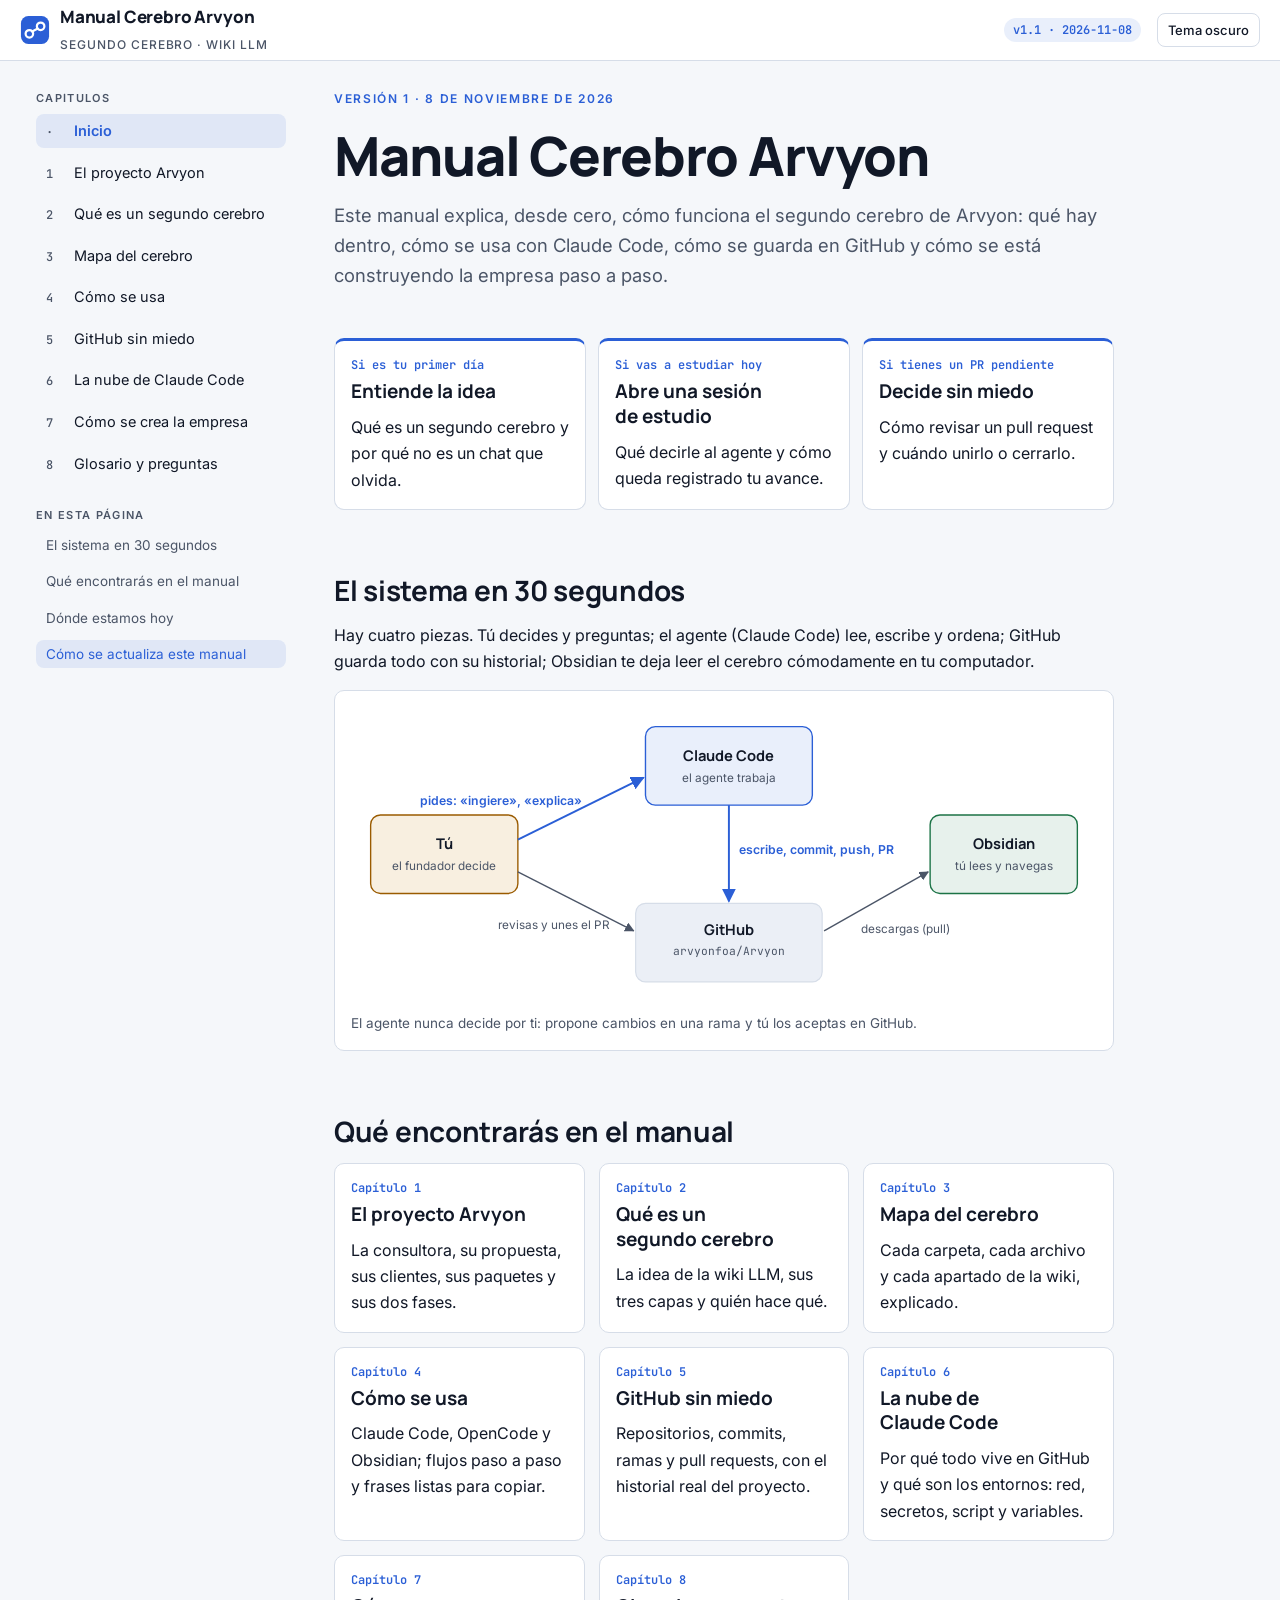
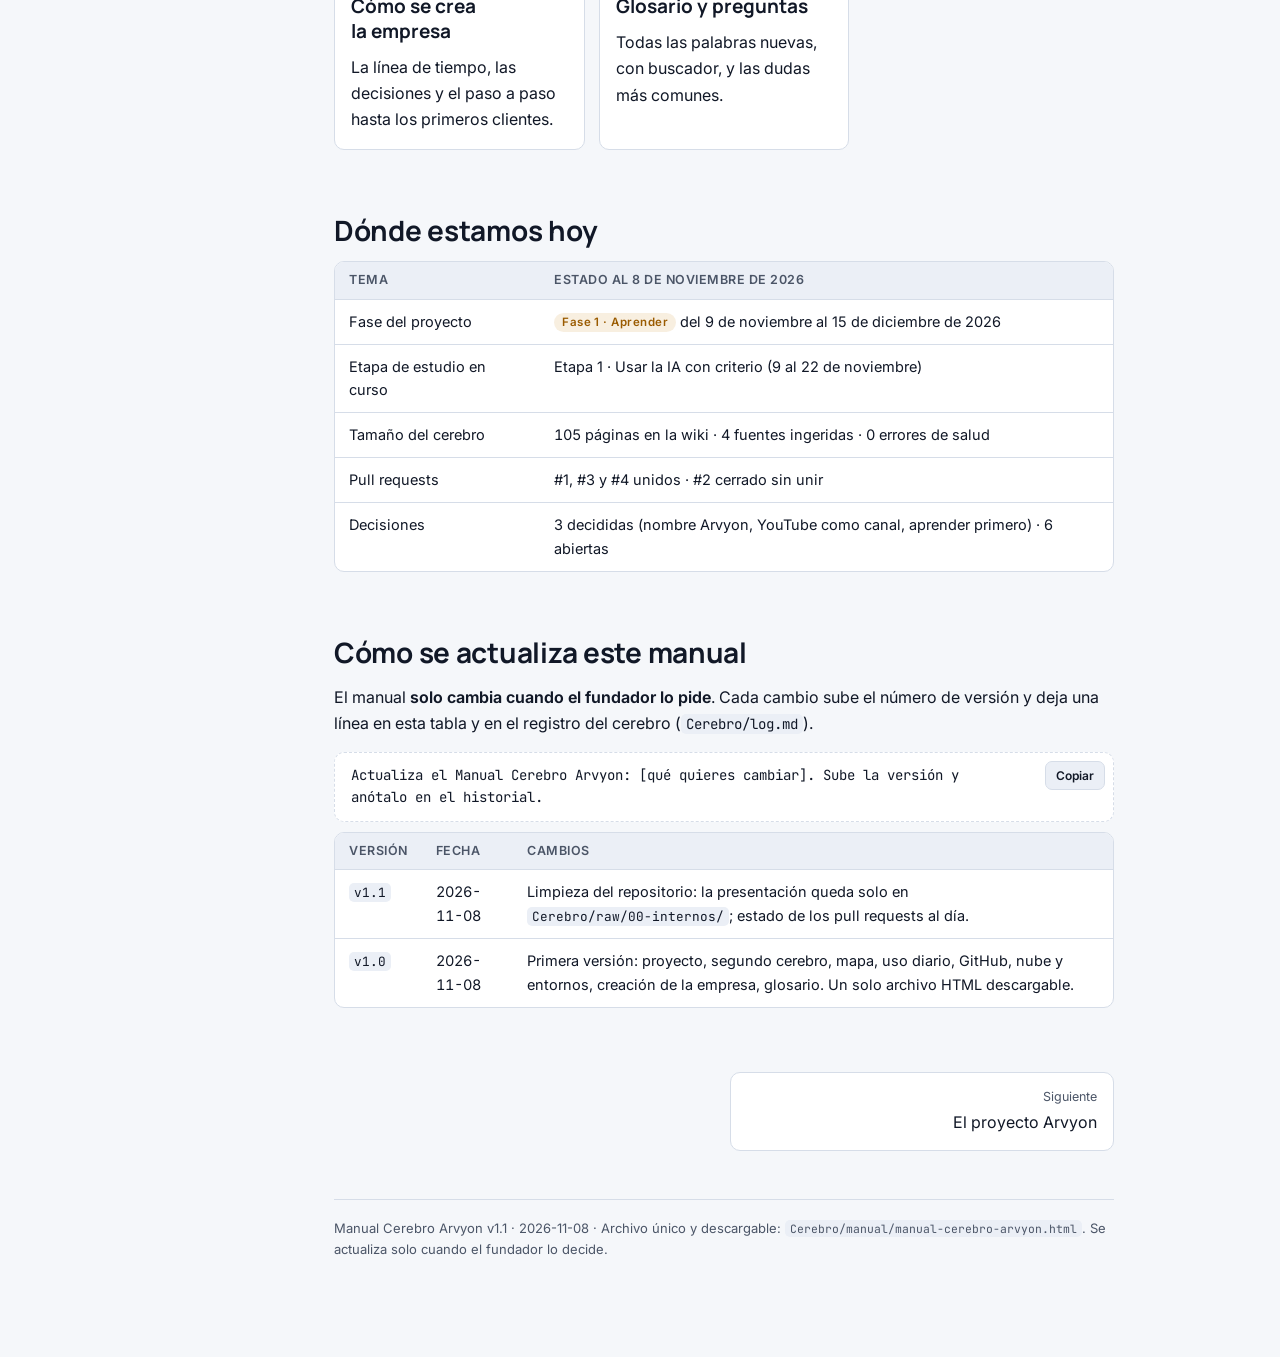
==== commit 9bf8dc7f: "lint: limpieza de todo el repositorio - Eliminar Cerebro.md y Raw.md (notas vacías creadas por Obsid" ====
--- a/Cerebro/manual/manual-cerebro-arvyon.html
+++ b/Cerebro/manual/manual-cerebro-arvyon.html
@@ -329,7 +329,7 @@
   <path d="M13 17.5 L19 14.5" stroke="var(--accent-ink)" stroke-width="2.4" stroke-linecap="round"/>
 </svg><span><span class="brand-name">Manual Cerebro Arvyon</span><br><span class="brand-sub">Segundo cerebro · wiki LLM</span></span></a>
     <span class="topbar-spacer"></span>
-    <span class="version-pill">v1.0 · 2026-11-08</span>
+    <span class="version-pill">v1.1 · 2026-11-08</span>
     <button type="button" class="theme-btn" id="theme-btn">Tema oscuro</button>
   </div>
 </header>
@@ -420,7 +420,7 @@
   <tr><td>Fase del proyecto</td><td><span class="tag amber">Fase 1 · Aprender</span> del 9 de noviembre al 15 de diciembre de 2026</td></tr>
   <tr><td>Etapa de estudio en curso</td><td>Etapa 1 · Usar la IA con criterio (9 al 22 de noviembre)</td></tr>
   <tr><td>Tamaño del cerebro</td><td class="num">105 páginas en la wiki · 4 fuentes ingeridas · 0 errores de salud</td></tr>
-  <tr><td>Pull requests</td><td>#1 unido · #2 cerrado sin unir · #3 abierto (fase de aprendizaje, guía de la Etapa 1 y este manual)</td></tr>
+  <tr><td>Pull requests</td><td>#1, #3 y #4 unidos · #2 cerrado sin unir</td></tr>
   <tr><td>Decisiones</td><td>3 decididas (nombre Arvyon, YouTube como canal, aprender primero) · 6 abiertas</td></tr>
 </table></div>
 
@@ -429,6 +429,7 @@
 <div class="prompt" data-copy="Actualiza el Manual Cerebro Arvyon: [qué quieres cambiar]. Sube la versión y anótalo en el historial.">Actualiza el Manual Cerebro Arvyon: [qué quieres cambiar]. Sube la versión y anótalo en el historial.</div>
 <div class="table-wrap"><table>
   <tr><th>Versión</th><th>Fecha</th><th>Cambios</th></tr>
+  <tr><td><code>v1.1</code></td><td class="num">2026-11-08</td><td>Limpieza del repositorio: la presentación queda solo en <code>Cerebro/raw/00-internos/</code>; estado de los pull requests al día.</td></tr>
   <tr><td><code>v1.0</code></td><td class="num">2026-11-08</td><td>Primera versión: proyecto, segundo cerebro, mapa, uso diario, GitHub, nube y entornos, creación de la empresa, glosario. Un solo archivo HTML descargable.</td></tr>
 </table></div>
 
@@ -922,7 +923,7 @@
 <h2 id="github-conceptos">Los conceptos, uno por uno</h2>
 <dl class="def">
   <dt>Repositorio</dt>
-  <dd>La carpeta del proyecto en GitHub, con todo su historial. El de Arvyon es <code>arvyonfoa/Arvyon</code>: <code>arvyonfoa</code> es el dueño y <code>Arvyon</code> el nombre. Contiene <code>README.md</code>, <code>Raw/</code> (la presentación) y <code>Cerebro/</code>.</dd>
+  <dd>La carpeta del proyecto en GitHub, con todo su historial. El de Arvyon es <code>arvyonfoa/Arvyon</code>: <code>arvyonfoa</code> es el dueño y <code>Arvyon</code> el nombre. Contiene <code>README.md</code>, <code>CLAUDE.md</code> y la carpeta <code>Cerebro/</code> (con la presentación en <code>Cerebro/raw/00-internos/</code>).</dd>
   <dt>Commit</dt>
   <dd>Una foto guardada de los cambios, con un mensaje que explica qué se hizo y por qué. Ejemplo real: <code>baf8201 Fase 1 (aprender, 9 nov-15 dic): prompt maestro, guía de la Etapa 1 y competencia</code>. El código de 7 letras es su identificador.</dd>
   <dt>Rama (branch)</dt>
@@ -990,7 +991,8 @@
   <tr><th>Pull request</th><th>Qué contenía</th><th>Qué pasó</th></tr>
   <tr><td><span class="tag green">#1</span></td><td>La creación del cerebro: prompt maestro, esquema, 97 páginas, plantillas y revisión de salud</td><td>Unido a <code>main</code> el 3 de noviembre</td></tr>
   <tr><td><span class="tag red">#2</span></td><td>El plan del Sprint 1 (entrevistas, contador, competencia)</td><td>Cerrado sin unir: decidiste aprender primero. Su commit se deshizo con un <em>revert</em></td></tr>
-  <tr><td><span class="tag blue">#3</span></td><td>La fase de aprendizaje, la guía de la Etapa 1, la competencia y este manual</td><td>Abierto, esperando tu revisión</td></tr>
+  <tr><td><span class="tag blue">#3</span></td><td>La fase de aprendizaje, la guía de la Etapa 1, la competencia y este manual</td><td>Unido a <code>main</code> el 8 de noviembre</td></tr>
+  <tr><td><span class="tag green">#4</span></td><td>El manual en un solo archivo HTML</td><td>Unido a <code>main</code> el 8 de noviembre</td></tr>
 </table></div>
 
 <h2 id="github-ciclo">El ciclo de un cambio</h2>
@@ -1227,7 +1229,7 @@
 <h2 id="empresa-hasta-hoy">Lo que se hizo hasta hoy</h2>
 <div class="table-wrap"><table>
   <tr><th>Fecha</th><th>Qué pasó</th><th>Dónde quedó</th></tr>
-  <tr><td class="num">oct 2026</td><td>Se escribió la propuesta de negocio para socios (19 diapositivas)</td><td><code>Raw/</code> y <code>Cerebro/raw/00-internos/</code></td></tr>
+  <tr><td class="num">oct 2026</td><td>Se escribió la propuesta de negocio para socios (19 diapositivas)</td><td><code>Cerebro/raw/00-internos/</code></td></tr>
   <tr><td class="num">2026-11-03</td><td>Se creó el segundo cerebro y se ingirió la presentación; se decidió el nombre Arvyon y sumar YouTube</td><td>PR #1 · <code>dec-001</code>, <code>dec-008</code></td></tr>
   <tr><td class="num">2026-11-03</td><td>Se propuso un Sprint 1 con entrevistas y consulta al contador</td><td>PR #2, cerrado sin unir</td></tr>
   <tr><td class="num">2026-11-06</td><td>Decisión: primero aprender, después actuar</td><td><code>dec-009-fase-de-aprendizaje</code></td></tr>
@@ -1374,7 +1376,7 @@
 <details class="fold"><summary><span>¿Cada cuánto se actualiza este manual?</span></summary><div class="fold-body"><p>Solo cuando el fundador lo pide. Cada cambio sube la versión y queda en el historial de la portada.</p></div></details>
 
       <nav class="pager"><a class="prev" href="#empresa"><small>Anterior</small>Cómo se crea la empresa</a></nav></section>
-      <p class="foot">Manual Cerebro Arvyon v1.0 · 2026-11-08 · Archivo único y descargable: <code>Cerebro/manual/manual-cerebro-arvyon.html</code>. Se actualiza solo cuando el fundador lo decide.</p>
+      <p class="foot">Manual Cerebro Arvyon v1.1 · 2026-11-08 · Archivo único y descargable: <code>Cerebro/manual/manual-cerebro-arvyon.html</code>. Se actualiza solo cuando el fundador lo decide.</p>
     </article>
   </main>
 </div>
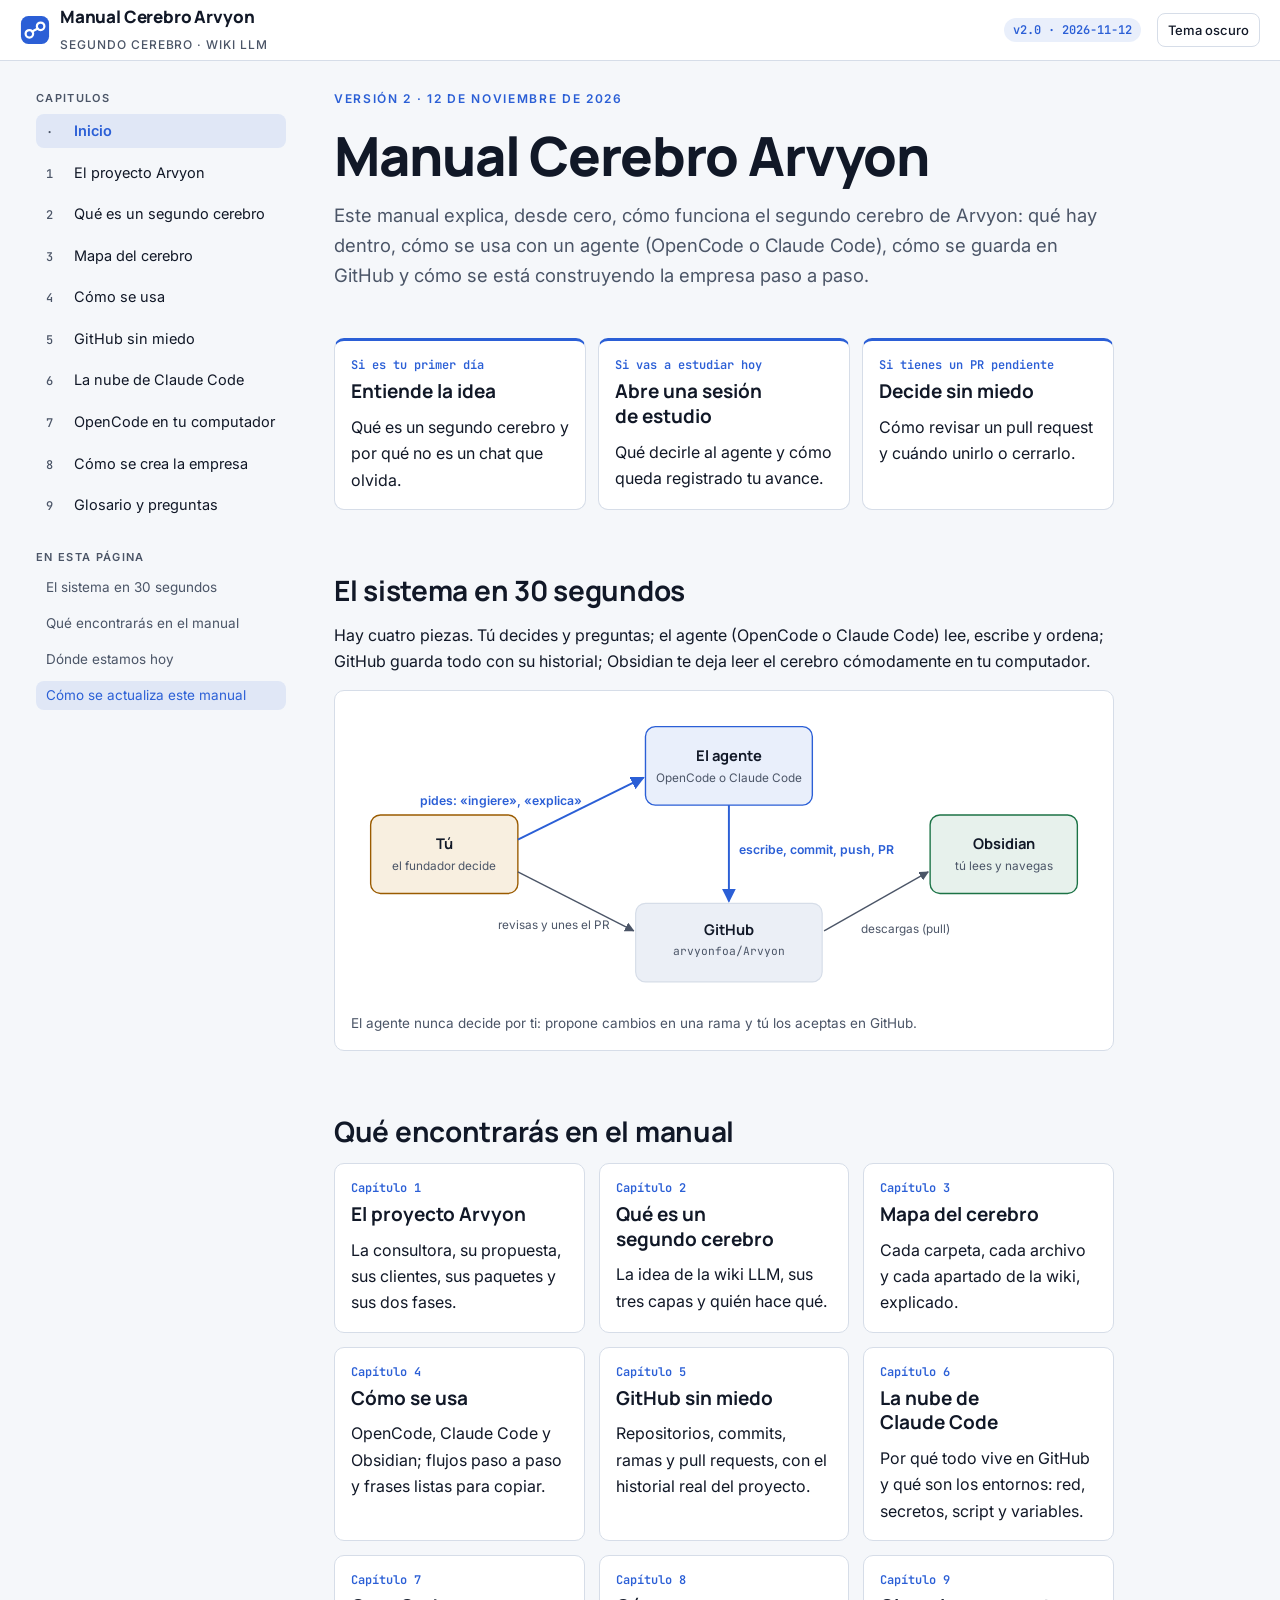
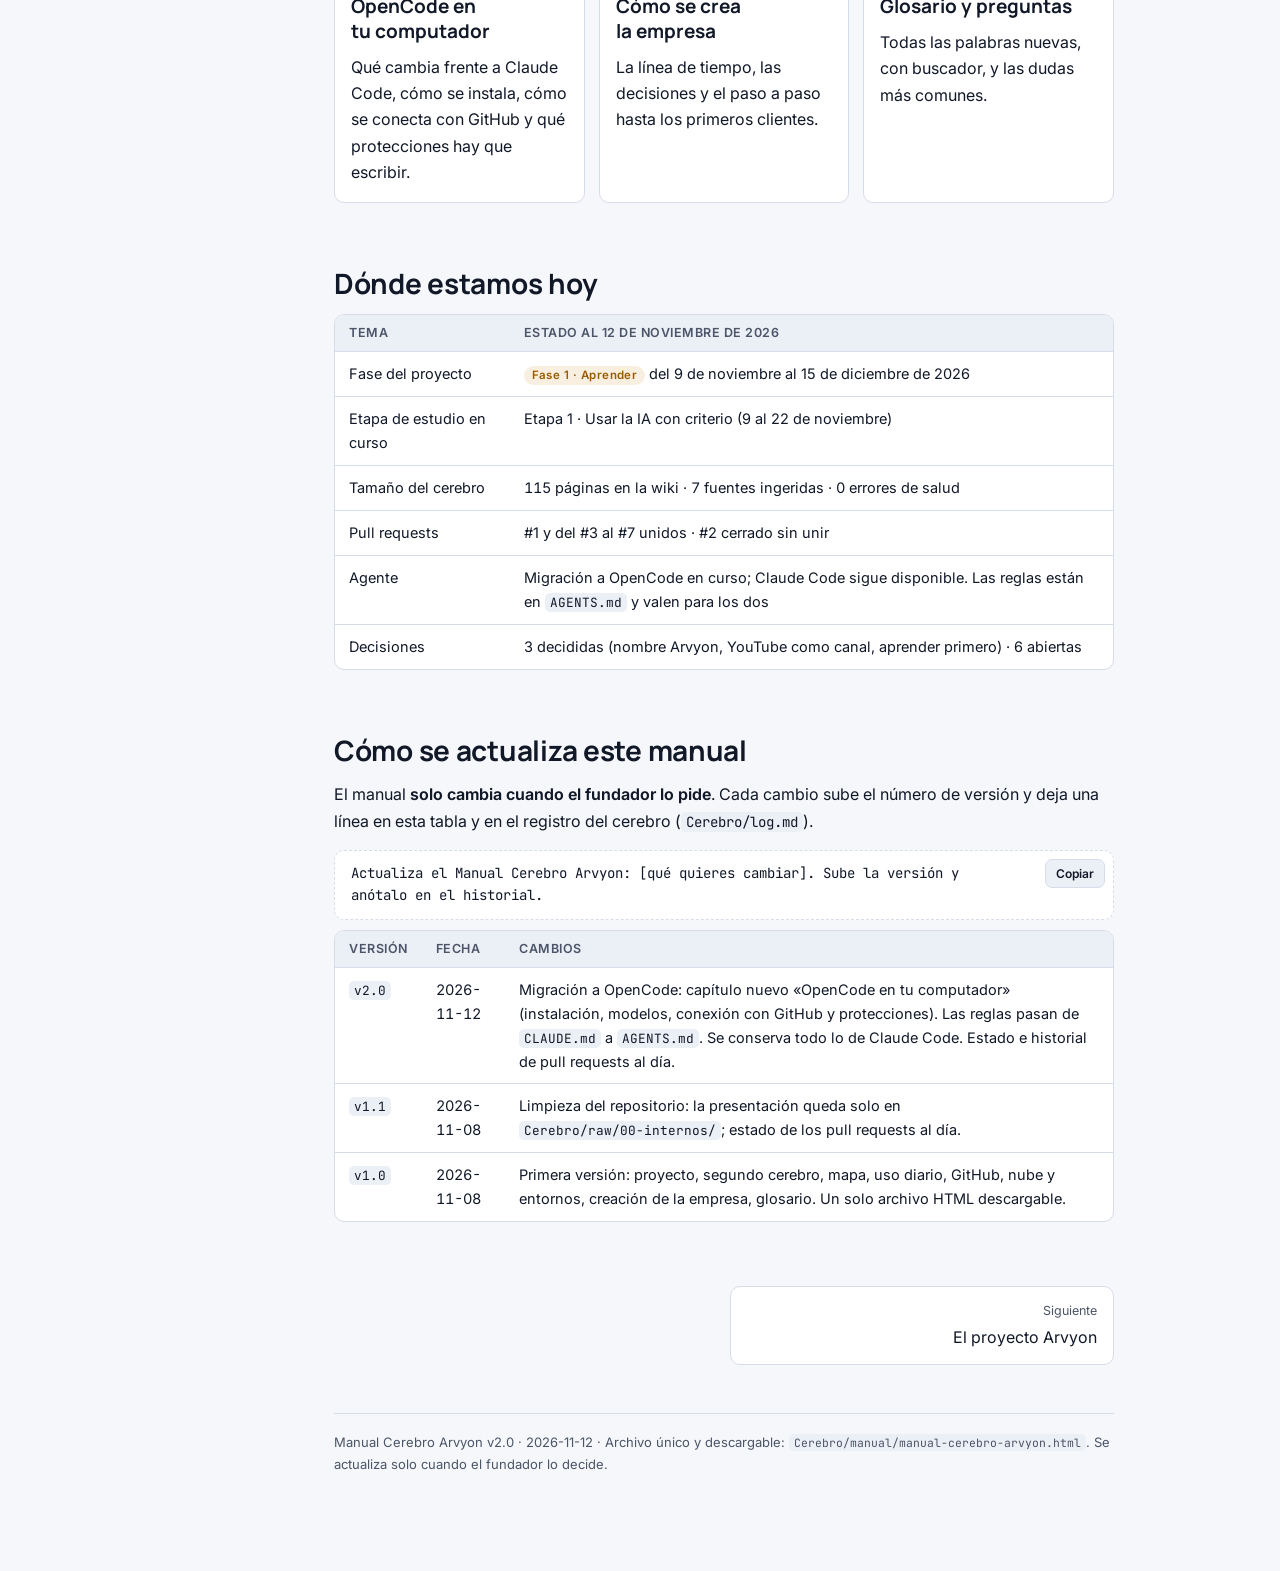
==== commit 4e36fd9e: "schema: el esquema pasa a AGENTS.md y el manual sube a v2.0 (migración a OpenCode) - AGENTS.md nuevo" ====
--- a/Cerebro/manual/manual-cerebro-arvyon.html
+++ b/Cerebro/manual/manual-cerebro-arvyon.html
@@ -4,7 +4,7 @@
 <meta charset="utf-8">
 <meta name="viewport" content="width=device-width, initial-scale=1, viewport-fit=cover">
 <title>Manual Cerebro Arvyon</title>
-<meta name="description" content="Manual para aprender a usar el segundo cerebro de Arvyon, GitHub y la nube de Claude Code.">
+<meta name="description" content="Manual para aprender a usar el segundo cerebro de Arvyon, GitHub, la nube de Claude Code y OpenCode.">
 <link rel="preconnect" href="https://fonts.googleapis.com">
 <link rel="preconnect" href="https://fonts.gstatic.com" crossorigin>
 <link rel="stylesheet" href="https://fonts.googleapis.com/css2?family=Inter:wght@400;500;600;700&family=JetBrains+Mono:wght@400;500;600&family=Manrope:wght@600;700;800&display=swap">
@@ -329,7 +329,7 @@
   <path d="M13 17.5 L19 14.5" stroke="var(--accent-ink)" stroke-width="2.4" stroke-linecap="round"/>
 </svg><span><span class="brand-name">Manual Cerebro Arvyon</span><br><span class="brand-sub">Segundo cerebro · wiki LLM</span></span></a>
     <span class="topbar-spacer"></span>
-    <span class="version-pill">v1.1 · 2026-11-08</span>
+    <span class="version-pill">v2.0 · 2026-11-12</span>
     <button type="button" class="theme-btn" id="theme-btn">Tema oscuro</button>
   </div>
 </header>
@@ -339,7 +339,7 @@
       <summary>Capítulos del manual</summary>
       <div class="nav-panel">
         <p class="nav-title">Capítulos</p>
-        <ul class="nav-list" id="chapters"><li><a href="#inicio" data-cap="inicio"><span class="nav-num">·</span><span>Inicio</span></a></li><li><a href="#proyecto" data-cap="proyecto"><span class="nav-num">1</span><span>El proyecto Arvyon</span></a></li><li><a href="#segundo-cerebro" data-cap="segundo-cerebro"><span class="nav-num">2</span><span>Qué es un segundo cerebro</span></a></li><li><a href="#mapa" data-cap="mapa"><span class="nav-num">3</span><span>Mapa del cerebro</span></a></li><li><a href="#uso" data-cap="uso"><span class="nav-num">4</span><span>Cómo se usa</span></a></li><li><a href="#github" data-cap="github"><span class="nav-num">5</span><span>GitHub sin miedo</span></a></li><li><a href="#nube" data-cap="nube"><span class="nav-num">6</span><span>La nube de Claude Code</span></a></li><li><a href="#empresa" data-cap="empresa"><span class="nav-num">7</span><span>Cómo se crea la empresa</span></a></li><li><a href="#glosario" data-cap="glosario"><span class="nav-num">8</span><span>Glosario y preguntas</span></a></li></ul>
+        <ul class="nav-list" id="chapters"><li><a href="#inicio" data-cap="inicio"><span class="nav-num">·</span><span>Inicio</span></a></li><li><a href="#proyecto" data-cap="proyecto"><span class="nav-num">1</span><span>El proyecto Arvyon</span></a></li><li><a href="#segundo-cerebro" data-cap="segundo-cerebro"><span class="nav-num">2</span><span>Qué es un segundo cerebro</span></a></li><li><a href="#mapa" data-cap="mapa"><span class="nav-num">3</span><span>Mapa del cerebro</span></a></li><li><a href="#uso" data-cap="uso"><span class="nav-num">4</span><span>Cómo se usa</span></a></li><li><a href="#github" data-cap="github"><span class="nav-num">5</span><span>GitHub sin miedo</span></a></li><li><a href="#nube" data-cap="nube"><span class="nav-num">6</span><span>La nube de Claude Code</span></a></li><li><a href="#opencode" data-cap="opencode"><span class="nav-num">7</span><span>OpenCode en tu computador</span></a></li><li><a href="#empresa" data-cap="empresa"><span class="nav-num">8</span><span>Cómo se crea la empresa</span></a></li><li><a href="#glosario" data-cap="glosario"><span class="nav-num">9</span><span>Glosario y preguntas</span></a></li></ul>
         <div id="toc-block">
           <p class="nav-title">En esta página</p>
           <ul class="nav-list toc" id="toc"></ul>
@@ -350,11 +350,11 @@
   <main>
     <article class="content">
 <section class="chapter" id="inicio" data-nombre="Inicio">
-      <p class="eyebrow">Versión 1 · 8 de noviembre de 2026</p>
+      <p class="eyebrow">Versión 2 · 12 de noviembre de 2026</p>
 
 <div class="hero">
   <h1>Manual Cerebro Arvyon</h1>
-  <p class="lead">Este manual explica, desde cero, cómo funciona el segundo cerebro de Arvyon: qué hay dentro, cómo se usa con Claude Code, cómo se guarda en GitHub y cómo se está construyendo la empresa paso a paso.</p>
+  <p class="lead">Este manual explica, desde cero, cómo funciona el segundo cerebro de Arvyon: qué hay dentro, cómo se usa con un agente (OpenCode o Claude Code), cómo se guarda en GitHub y cómo se está construyendo la empresa paso a paso.</p>
 </div>
 
 <div class="quick">
@@ -364,22 +364,22 @@
 </div>
 
 <h2 id="inicio-sistema">El sistema en 30 segundos</h2>
-<p>Hay cuatro piezas. Tú decides y preguntas; el agente (Claude Code) lee, escribe y ordena; GitHub guarda todo con su historial; Obsidian te deja leer el cerebro cómodamente en tu computador.</p>
+<p>Hay cuatro piezas. Tú decides y preguntas; el agente (OpenCode o Claude Code) lee, escribe y ordena; GitHub guarda todo con su historial; Obsidian te deja leer el cerebro cómodamente en tu computador.</p>
 <figure class="diagram">
   <div class="svg-wrap">
   <svg viewBox="0 0 760 300" role="img" aria-labelledby="d-sis-t">
-    <title id="d-sis-t">Cómo se conectan el fundador, Claude Code, GitHub y Obsidian</title>
+    <title id="d-sis-t">Cómo se conectan el fundador, el agente, GitHub y Obsidian</title>
     <defs>
-  <marker id="fl" viewBox="0 0 10 10" refX="9" refY="5" markerWidth="7" markerHeight="7" orient="auto-start-reverse"><path d="M0 0 L10 5 L0 10 z" class="arrow-head"/></marker>
-  <marker id="fla" viewBox="0 0 10 10" refX="9" refY="5" markerWidth="7" markerHeight="7" orient="auto-start-reverse"><path d="M0 0 L10 5 L0 10 z" class="arrow-head-a"/></marker>
+  <marker id="fl1" viewBox="0 0 10 10" refX="9" refY="5" markerWidth="7" markerHeight="7" orient="auto-start-reverse"><path d="M0 0 L10 5 L0 10 z" class="arrow-head"/></marker>
+  <marker id="fla1" viewBox="0 0 10 10" refX="9" refY="5" markerWidth="7" markerHeight="7" orient="auto-start-reverse"><path d="M0 0 L10 5 L0 10 z" class="arrow-head-a"/></marker>
 </defs>
     <rect x="20" y="110" width="150" height="80" rx="10" class="box-amber"/>
     <text x="95" y="145" text-anchor="middle" class="t-b">Tú</text>
     <text x="95" y="166" text-anchor="middle" class="t-s">el fundador decide</text>
 
     <rect x="300" y="20" width="170" height="80" rx="10" class="box-a"/>
-    <text x="385" y="55" text-anchor="middle" class="t-b">Claude Code</text>
-    <text x="385" y="76" text-anchor="middle" class="t-s">el agente trabaja</text>
+    <text x="385" y="55" text-anchor="middle" class="t-b">El agente</text>
+    <text x="385" y="76" text-anchor="middle" class="t-s">OpenCode o Claude Code</text>
 
     <rect x="290" y="200" width="190" height="80" rx="10" class="box"/>
     <text x="385" y="232" text-anchor="middle" class="t-b">GitHub</text>
@@ -389,13 +389,13 @@
     <text x="665" y="145" text-anchor="middle" class="t-b">Obsidian</text>
     <text x="665" y="166" text-anchor="middle" class="t-s">tú lees y navegas</text>
 
-    <path d="M170 135 L298 72" class="ln-a" marker-end="url(#fla)"/>
+    <path d="M170 135 L298 72" class="ln-a" marker-end="url(#fla1)"/>
     <text x="70" y="100" class="t-a">pides: «ingiere», «explica»</text>
-    <path d="M385 100 L385 198" class="ln-a" marker-end="url(#fla)"/>
+    <path d="M385 100 L385 198" class="ln-a" marker-end="url(#fla1)"/>
     <text x="395" y="150" class="t-a">escribe, commit, push, PR</text>
-    <path d="M170 168 L288 228" class="ln" marker-end="url(#fl)"/>
+    <path d="M170 168 L288 228" class="ln" marker-end="url(#fl1)"/>
     <text x="150" y="226" class="t-s">revisas y unes el PR</text>
-    <path d="M482 228 L588 168" class="ln" marker-end="url(#fl)"/>
+    <path d="M482 228 L588 168" class="ln" marker-end="url(#fl1)"/>
     <text x="520" y="230" class="t-s">descargas (pull)</text>
   </svg>
   </div>
@@ -407,20 +407,22 @@
   <a class="card" href="#proyecto"><p class="card-kicker">Capítulo 1</p><h3>El proyecto Arvyon</h3><p>La consultora, su propuesta, sus clientes, sus paquetes y sus dos fases.</p></a>
   <a class="card" href="#segundo-cerebro"><p class="card-kicker">Capítulo 2</p><h3>Qué es un segundo cerebro</h3><p>La idea de la wiki LLM, sus tres capas y quién hace qué.</p></a>
   <a class="card" href="#mapa"><p class="card-kicker">Capítulo 3</p><h3>Mapa del cerebro</h3><p>Cada carpeta, cada archivo y cada apartado de la wiki, explicado.</p></a>
-  <a class="card" href="#uso"><p class="card-kicker">Capítulo 4</p><h3>Cómo se usa</h3><p>Claude Code, OpenCode y Obsidian; flujos paso a paso y frases listas para copiar.</p></a>
+  <a class="card" href="#uso"><p class="card-kicker">Capítulo 4</p><h3>Cómo se usa</h3><p>OpenCode, Claude Code y Obsidian; flujos paso a paso y frases listas para copiar.</p></a>
   <a class="card" href="#github"><p class="card-kicker">Capítulo 5</p><h3>GitHub sin miedo</h3><p>Repositorios, commits, ramas y pull requests, con el historial real del proyecto.</p></a>
   <a class="card" href="#nube"><p class="card-kicker">Capítulo 6</p><h3>La nube de Claude Code</h3><p>Por qué todo vive en GitHub y qué son los entornos: red, secretos, script y variables.</p></a>
-  <a class="card" href="#empresa"><p class="card-kicker">Capítulo 7</p><h3>Cómo se crea la empresa</h3><p>La línea de tiempo, las decisiones y el paso a paso hasta los primeros clientes.</p></a>
-  <a class="card" href="#glosario"><p class="card-kicker">Capítulo 8</p><h3>Glosario y preguntas</h3><p>Todas las palabras nuevas, con buscador, y las dudas más comunes.</p></a>
+  <a class="card" href="#opencode"><p class="card-kicker">Capítulo 7</p><h3>OpenCode en tu computador</h3><p>Qué cambia frente a Claude Code, cómo se instala, cómo se conecta con GitHub y qué protecciones hay que escribir.</p></a>
+  <a class="card" href="#empresa"><p class="card-kicker">Capítulo 8</p><h3>Cómo se crea la empresa</h3><p>La línea de tiempo, las decisiones y el paso a paso hasta los primeros clientes.</p></a>
+  <a class="card" href="#glosario"><p class="card-kicker">Capítulo 9</p><h3>Glosario y preguntas</h3><p>Todas las palabras nuevas, con buscador, y las dudas más comunes.</p></a>
 </div>
 
 <h2 id="inicio-estado">Dónde estamos hoy</h2>
 <div class="table-wrap"><table>
-  <tr><th>Tema</th><th>Estado al 8 de noviembre de 2026</th></tr>
+  <tr><th>Tema</th><th>Estado al 12 de noviembre de 2026</th></tr>
   <tr><td>Fase del proyecto</td><td><span class="tag amber">Fase 1 · Aprender</span> del 9 de noviembre al 15 de diciembre de 2026</td></tr>
   <tr><td>Etapa de estudio en curso</td><td>Etapa 1 · Usar la IA con criterio (9 al 22 de noviembre)</td></tr>
-  <tr><td>Tamaño del cerebro</td><td class="num">105 páginas en la wiki · 4 fuentes ingeridas · 0 errores de salud</td></tr>
-  <tr><td>Pull requests</td><td>#1, #3 y #4 unidos · #2 cerrado sin unir</td></tr>
+  <tr><td>Tamaño del cerebro</td><td class="num">115 páginas en la wiki · 7 fuentes ingeridas · 0 errores de salud</td></tr>
+  <tr><td>Pull requests</td><td>#1 y del #3 al #7 unidos · #2 cerrado sin unir</td></tr>
+  <tr><td>Agente</td><td>Migración a OpenCode en curso; Claude Code sigue disponible. Las reglas están en <code>AGENTS.md</code> y valen para los dos</td></tr>
   <tr><td>Decisiones</td><td>3 decididas (nombre Arvyon, YouTube como canal, aprender primero) · 6 abiertas</td></tr>
 </table></div>
 
@@ -429,6 +431,7 @@
 <div class="prompt" data-copy="Actualiza el Manual Cerebro Arvyon: [qué quieres cambiar]. Sube la versión y anótalo en el historial.">Actualiza el Manual Cerebro Arvyon: [qué quieres cambiar]. Sube la versión y anótalo en el historial.</div>
 <div class="table-wrap"><table>
   <tr><th>Versión</th><th>Fecha</th><th>Cambios</th></tr>
+  <tr><td><code>v2.0</code></td><td class="num">2026-11-12</td><td>Migración a OpenCode: capítulo nuevo «OpenCode en tu computador» (instalación, modelos, conexión con GitHub y protecciones). Las reglas pasan de <code>CLAUDE.md</code> a <code>AGENTS.md</code>. Se conserva todo lo de Claude Code. Estado e historial de pull requests al día.</td></tr>
   <tr><td><code>v1.1</code></td><td class="num">2026-11-08</td><td>Limpieza del repositorio: la presentación queda solo en <code>Cerebro/raw/00-internos/</code>; estado de los pull requests al día.</td></tr>
   <tr><td><code>v1.0</code></td><td class="num">2026-11-08</td><td>Primera versión: proyecto, segundo cerebro, mapa, uso diario, GitHub, nube y entornos, creación de la empresa, glosario. Un solo archivo HTML descargable.</td></tr>
 </table></div>
@@ -457,8 +460,8 @@
   <svg viewBox="0 0 760 230" role="img" aria-labelledby="d-puente-t">
     <title id="d-puente-t">Arvyon como puente entre Polonia y Colombia</title>
     <defs>
-  <marker id="fl" viewBox="0 0 10 10" refX="9" refY="5" markerWidth="7" markerHeight="7" orient="auto-start-reverse"><path d="M0 0 L10 5 L0 10 z" class="arrow-head"/></marker>
-  <marker id="fla" viewBox="0 0 10 10" refX="9" refY="5" markerWidth="7" markerHeight="7" orient="auto-start-reverse"><path d="M0 0 L10 5 L0 10 z" class="arrow-head-a"/></marker>
+  <marker id="fl2" viewBox="0 0 10 10" refX="9" refY="5" markerWidth="7" markerHeight="7" orient="auto-start-reverse"><path d="M0 0 L10 5 L0 10 z" class="arrow-head"/></marker>
+  <marker id="fla2" viewBox="0 0 10 10" refX="9" refY="5" markerWidth="7" markerHeight="7" orient="auto-start-reverse"><path d="M0 0 L10 5 L0 10 z" class="arrow-head-a"/></marker>
 </defs>
     <rect x="20" y="40" width="220" height="150" rx="12" class="box-a"/>
     <text x="130" y="78" text-anchor="middle" class="t-b">Polonia · UE</text>
@@ -474,9 +477,9 @@
     <text x="630" y="152" text-anchor="middle" class="t-m">mañana: 8:00 a 12:00</text>
     <text x="630" y="174" text-anchor="middle" class="t-s">Ley 1581 de 2012</text>
 
-    <path d="M244 100 L516 100" class="ln-a" marker-end="url(#fla)"/>
+    <path d="M244 100 L516 100" class="ln-a" marker-end="url(#fla2)"/>
     <text x="380" y="88" text-anchor="middle" class="t-a">métodos probados en Europa</text>
-    <path d="M516 140 L244 140" class="ln" marker-end="url(#fl)"/>
+    <path d="M516 140 L244 140" class="ln" marker-end="url(#fl2)"/>
     <text x="380" y="132" text-anchor="middle" class="t-s">necesidades de la empresa</text>
     <rect x="320" y="160" width="120" height="30" rx="15" class="solid-a"/>
     <text x="380" y="180" text-anchor="middle" class="t-on">6 a 7 horas</text>
@@ -558,12 +561,12 @@
   <svg viewBox="0 0 760 330" role="img" aria-labelledby="d-capas-t">
     <title id="d-capas-t">Las tres capas del cerebro: esquema, wiki y fuentes</title>
     <defs>
-  <marker id="fl" viewBox="0 0 10 10" refX="9" refY="5" markerWidth="7" markerHeight="7" orient="auto-start-reverse"><path d="M0 0 L10 5 L0 10 z" class="arrow-head"/></marker>
-  <marker id="fla" viewBox="0 0 10 10" refX="9" refY="5" markerWidth="7" markerHeight="7" orient="auto-start-reverse"><path d="M0 0 L10 5 L0 10 z" class="arrow-head-a"/></marker>
+  <marker id="fl3" viewBox="0 0 10 10" refX="9" refY="5" markerWidth="7" markerHeight="7" orient="auto-start-reverse"><path d="M0 0 L10 5 L0 10 z" class="arrow-head"/></marker>
+  <marker id="fla3" viewBox="0 0 10 10" refX="9" refY="5" markerWidth="7" markerHeight="7" orient="auto-start-reverse"><path d="M0 0 L10 5 L0 10 z" class="arrow-head-a"/></marker>
 </defs>
     <rect x="170" y="20" width="420" height="76" rx="10" class="box-violet"/>
     <text x="380" y="50" text-anchor="middle" class="t-b">3 · Esquema: las reglas</text>
-    <text x="380" y="74" text-anchor="middle" class="t-m">CLAUDE.md · AGENTS.md · PROMPT-MAESTRO.md</text>
+    <text x="380" y="74" text-anchor="middle" class="t-m">AGENTS.md · CLAUDE.md · PROMPT-MAESTRO.md</text>
 
     <rect x="170" y="126" width="420" height="76" rx="10" class="box-a"/>
     <text x="380" y="156" text-anchor="middle" class="t-b">2 · Wiki: lo que sabemos</text>
@@ -573,19 +576,19 @@
     <text x="380" y="262" text-anchor="middle" class="t-b">1 · Fuentes: la verdad original</text>
     <text x="380" y="286" text-anchor="middle" class="t-m">raw/ (nunca se modifica)</text>
 
-    <path d="M380 230 L380 206" class="ln-a" marker-end="url(#fla)"/>
-    <path d="M380 98 L380 122" class="ln" marker-end="url(#fl)"/>
+    <path d="M380 230 L380 206" class="ln-a" marker-end="url(#fla3)"/>
+    <path d="M380 98 L380 122" class="ln" marker-end="url(#fl3)"/>
 
     <text x="20" y="258" class="t-b">Tú</text>
     <text x="20" y="278" class="t-s">añades fuentes</text>
-    <path d="M128 270 L166 270" class="ln" marker-end="url(#fl)"/>
+    <path d="M128 270 L166 270" class="ln" marker-end="url(#fl3)"/>
     <text x="20" y="152" class="t-b">Tú</text>
     <text x="20" y="172" class="t-s">lees y preguntas</text>
-    <path d="M166 164 L134 164" class="ln" marker-end="url(#fl)"/>
+    <path d="M166 164 L134 164" class="ln" marker-end="url(#fl3)"/>
 
     <text x="608" y="152" class="t-b">Agente</text>
     <text x="608" y="172" class="t-s">escribe y mantiene</text>
-    <path d="M660 182 L660 250 L594 250" class="ln-a" marker-end="url(#fla)"/>
+    <path d="M660 182 L660 250 L594 250" class="ln-a" marker-end="url(#fla3)"/>
     <text x="608" y="234" class="t-a">lee</text>
     <text x="608" y="46" class="t-b">Juntos</text>
     <text x="608" y="66" class="t-s">ajustan las reglas</text>
@@ -636,8 +639,8 @@
 <h2 id="mapa-vista-general">Vista general</h2>
 <div class="tree"><span class="f">Cerebro/</span>
 ├── <span class="f">PROMPT-MAESTRO.md</span>   <span class="c">el prompt completo: rol, reglas, flujos, agenda y currículo</span>
-├── <span class="f">CLAUDE.md</span>           <span class="c">las reglas que Claude Code lee en cada sesión</span>
-├── <span class="f">AGENTS.md</span>           <span class="c">lo mismo para otros agentes (OpenCode, Codex)</span>
+├── <span class="f">AGENTS.md</span>           <span class="c">las reglas que el agente lee en cada sesión (cualquier agente)</span>
+├── <span class="f">CLAUDE.md</span>           <span class="c">solo importa AGENTS.md, para Claude Code</span>
 ├── <span class="f">README.md</span>           <span class="c">guía rápida para el humano</span>
 ├── <span class="f">index.md</span>            <span class="c">catálogo de todas las páginas</span>
 ├── <span class="f">log.md</span>              <span class="c">registro de todo lo que pasó, en orden</span>
@@ -655,9 +658,10 @@
 <details class="fold" open><summary><span><code>PROMPT-MAESTRO.md</code> · el prompt maestro</span></summary><div class="fold-body">
 <p>Es el documento más completo. Empieza con el principio rector (primero se aprende, después se actúa) y explica el rol del agente, el contexto de Arvyon, la arquitectura, las convenciones, los flujos paso a paso, la agenda de investigación y el currículo.</p>
 <p><strong>Cuándo usarlo:</strong> se copia y se pega en un agente nuevo, o cuando el agente parece haber olvidado las reglas.</p></div></details>
-<details class="fold"><summary><span><code>CLAUDE.md</code> y <code>AGENTS.md</code> · el esquema</span></summary><div class="fold-body">
-<p><code>CLAUDE.md</code> es la versión corta y operativa de las reglas. Claude Code la lee al trabajar en la carpeta. Arriba dice la fase vigente. <code>AGENTS.md</code> solo remite a <code>CLAUDE.md</code>, para que otros agentes como OpenCode o Codex sigan las mismas reglas.</p>
-<p>En la raíz del repositorio hay otro <code>CLAUDE.md</code> cortito que avisa al agente de que el cerebro está en <code>Cerebro/</code>.</p></div></details>
+<details class="fold"><summary><span><code>AGENTS.md</code> y <code>CLAUDE.md</code> · el esquema</span></summary><div class="fold-body">
+<p><code>AGENTS.md</code> es la versión corta y operativa de las reglas. Arriba dice la fase vigente; también trae las reglas de Git y GitHub. Vale para cualquier agente: OpenCode lo lee directamente, igual que Codex y otros.</p>
+<p><code>CLAUDE.md</code> ya no tiene reglas propias. Solo importa <code>AGENTS.md</code>, porque Claude Code busca un archivo con ese nombre. Así hay una única copia de las reglas y los dos agentes siguen las mismas.</p>
+<p>En la raíz del repositorio hay otra pareja <code>AGENTS.md</code> y <code>CLAUDE.md</code>, cortita, que avisa al agente de que el cerebro está en <code>Cerebro/</code>.</p></div></details>
 <details class="fold"><summary><span><code>index.md</code> · el catálogo</span></summary><div class="fold-body">
 <p>Lista todas las páginas de la wiki por área, cada una con un resumen de una línea, su estado y su número de fuentes. <strong>El agente lo lee primero en cada consulta.</strong> Para ti es la forma más rápida de saber qué hay.</p></div></details>
 <details class="fold"><summary><span><code>log.md</code> · el registro</span></summary><div class="fold-body">
@@ -793,17 +797,23 @@
       <p class="eyebrow">Capítulo 4</p>
 
 <h1>Cómo se usa el cerebro</h1>
-<p class="lead">El cerebro se usa conversando con un agente (Claude Code u OpenCode) y leyendo en Obsidian. No hace falta escribir las páginas a mano: tú das las fuentes y las instrucciones; el agente escribe.</p>
+<p class="lead">El cerebro se usa conversando con un agente (OpenCode o Claude Code) y leyendo en Obsidian. No hace falta escribir las páginas a mano: tú das las fuentes y las instrucciones; el agente escribe.</p>
 
 <h2 id="uso-herramientas">Las herramientas</h2>
 <div class="grid">
-  <div class="card"><p class="card-kicker">El agente</p><h3>Claude Code</h3><p>El agente de Anthropic. Se usa en la web (claude.ai/code), en la app de escritorio o en el teléfono, y trabaja en una máquina en la nube con tu repositorio. Lee <code>CLAUDE.md</code> automáticamente.</p></div>
-  <div class="card"><p class="card-kicker">Alternativa</p><h3>OpenCode u otros</h3><p>Agentes de código abierto que funcionan en tu computador. Leen <code>AGENTS.md</code>, que los manda a <code>CLAUDE.md</code>. Si notas que no siguen las reglas, pégales el prompt maestro.</p></div>
+  <div class="card"><p class="card-kicker">El agente</p><h3>Claude Code</h3><p>El agente de Anthropic. Se usa en la web (claude.ai/code), en la app de escritorio o en el teléfono, y trabaja en una máquina en la nube con tu repositorio. Lee <code>CLAUDE.md</code>, que importa las reglas de <code>AGENTS.md</code>. Ver <a href="#nube">La nube de Claude Code</a>.</p></div>
+  <div class="card"><p class="card-kicker">El agente</p><h3>OpenCode</h3><p>Agente de código abierto que trabaja en tu computador, sobre tu copia del repositorio, con el modelo de IA que conectes. Lee <code>AGENTS.md</code>, igual que Codex y otros agentes. Ver <a href="#opencode">OpenCode en tu computador</a>.</p></div>
   <div class="card"><p class="card-kicker">El lector</p><h3>Obsidian</h3><p>Una aplicación gratuita para leer y navegar archivos Markdown. Ves los enlaces, la vista gráfica y las tablas automáticas del tablero.</p></div>
   <div class="card"><p class="card-kicker">El archivo</p><h3>GitHub</h3><p>Donde vive el cerebro con todo su historial. Ahí revisas y aceptas los cambios del agente. Ver <a href="#github">GitHub sin miedo</a>.</p></div>
 </div>
 
 <h2 id="uso-preparacion">Preparación (una sola vez)</h2>
+<h3>En OpenCode</h3>
+<ol class="steps">
+  <li>Instala OpenCode y conecta un modelo de IA. Ver <a href="#opencode-instalar">instalar</a> y <a href="#opencode-modelo">conectar un modelo</a>.</li>
+  <li>Deja lista la conexión con GitHub en tu computador. Ver <a href="#opencode-github">conectar GitHub con OpenCode</a>.</li>
+  <li>Abre OpenCode en la carpeta <code>Arvyon/Cerebro</code> y escribe tu primer mensaje. El agente lee <code>AGENTS.md</code> por su cuenta.</li>
+</ol>
 <h3>En Claude Code</h3>
 <ol class="steps">
   <li>Entra a <strong>claude.ai/code</strong> (o abre la app de Claude y ve a Code).</li>
@@ -818,11 +828,11 @@
   <li>En <em>Settings → Community plugins</em>, instala <strong>Dataview</strong> para que funcione el tablero.</li>
   <li>Cada vez que unas un pull request en GitHub, pulsa <em>Fetch origin</em> y <em>Pull</em> en GitHub Desktop para traer los cambios.</li>
 </ol>
-<div class="note warn"><p class="note-title">No edites el cerebro en dos sitios a la vez</p><p>Si cambias archivos en Obsidian y el agente cambia los mismos en la nube, Git tendrá que unir dos versiones distintas (un «conflicto»). Lo más simple: <strong>lee en Obsidian y pide los cambios al agente</strong>.</p></div>
+<div class="note warn"><p class="note-title">No edites el cerebro en dos sitios a la vez</p><p>Si cambias archivos en Obsidian y el agente cambia los mismos en la nube, Git tendrá que unir dos versiones distintas (un «conflicto»). Lo más simple: <strong>lee en Obsidian y pide los cambios al agente</strong>. Con OpenCode, el agente y Obsidian comparten la misma carpeta, y la regla es la misma.</p></div>
 
 <h2 id="uso-empezar">Cómo empezar una sesión</h2>
 <p>Al empezar, el agente lee el índice, las últimas entradas del registro y la fase vigente. Tú solo dices qué quieres hacer:</p>
-<div class="prompt">Hola. Lee Cerebro/CLAUDE.md, dime en qué fase estamos y propón la sesión de estudio de hoy.</div>
+<div class="prompt">Hola. Lee Cerebro/AGENTS.md, dime en qué fase estamos y propón la sesión de estudio de hoy.</div>
 <div class="prompt">Ejecuta la revisión de salud y dime en 10 líneas cómo está el cerebro.</div>
 
 <h2 id="uso-sesion-de-estudio">Flujo 1 · Sesión de estudio (Fase 1)</h2>
@@ -845,8 +855,8 @@
   <svg viewBox="0 0 760 210" role="img" aria-labelledby="d-ing-t">
     <title id="d-ing-t">Flujo de ingesta de una fuente</title>
     <defs>
-  <marker id="fl" viewBox="0 0 10 10" refX="9" refY="5" markerWidth="7" markerHeight="7" orient="auto-start-reverse"><path d="M0 0 L10 5 L0 10 z" class="arrow-head"/></marker>
-  <marker id="fla" viewBox="0 0 10 10" refX="9" refY="5" markerWidth="7" markerHeight="7" orient="auto-start-reverse"><path d="M0 0 L10 5 L0 10 z" class="arrow-head-a"/></marker>
+  <marker id="fl5" viewBox="0 0 10 10" refX="9" refY="5" markerWidth="7" markerHeight="7" orient="auto-start-reverse"><path d="M0 0 L10 5 L0 10 z" class="arrow-head"/></marker>
+  <marker id="fla5" viewBox="0 0 10 10" refX="9" refY="5" markerWidth="7" markerHeight="7" orient="auto-start-reverse"><path d="M0 0 L10 5 L0 10 z" class="arrow-head-a"/></marker>
 </defs>
     <rect x="10" y="30" width="130" height="64" rx="10" class="box-amber"/>
     <text x="75" y="58" text-anchor="middle" class="t-b">Fuente</text><text x="75" y="79" text-anchor="middle" class="t-m">raw/</text>
@@ -858,13 +868,13 @@
     <text x="555" y="58" text-anchor="middle" class="t-b">Integración</text><text x="555" y="79" text-anchor="middle" class="t-s">5 a 15 páginas</text>
     <rect x="650" y="30" width="100" height="64" rx="10" class="box-green"/>
     <text x="700" y="58" text-anchor="middle" class="t-b">Registro</text><text x="700" y="79" text-anchor="middle" class="t-m">index · log</text>
-    <path d="M142 62 L166 62" class="ln-a" marker-end="url(#fla)"/>
-    <path d="M302 62 L326 62" class="ln-a" marker-end="url(#fla)"/>
-    <path d="M462 62 L486 62" class="ln-a" marker-end="url(#fla)"/>
-    <path d="M622 62 L646 62" class="ln-a" marker-end="url(#fla)"/>
+    <path d="M142 62 L166 62" class="ln-a" marker-end="url(#fla5)"/>
+    <path d="M302 62 L326 62" class="ln-a" marker-end="url(#fla5)"/>
+    <path d="M462 62 L486 62" class="ln-a" marker-end="url(#fla5)"/>
+    <path d="M622 62 L646 62" class="ln-a" marker-end="url(#fla5)"/>
     <text x="555" y="128" text-anchor="middle" class="t-s">temas · entidades · conceptos</text>
     <text x="555" y="148" text-anchor="middle" class="t-s">contradicciones · tesis · decisiones</text>
-    <path d="M700 96 L700 170 L380 170" class="ln" marker-end="url(#fl)"/>
+    <path d="M700 96 L700 170 L380 170" class="ln" marker-end="url(#fl5)"/>
     <text x="370" y="175" text-anchor="end" class="t-a">commit, push y pull request</text>
   </svg>
   </div>
@@ -889,7 +899,7 @@
 <div class="prompt">Convierte el bloque [número] del currículo en un guion de video de YouTube de 10 minutos y guárdalo como idea en sistema-de-contenido.</div>
 <div class="prompt">¿Qué contradicciones hay abiertas en el cerebro? Dame una tabla.</div>
 <div class="prompt">Archiva tu última respuesta en wiki/15-analisis/ y actualiza el índice y el registro.</div>
-<div class="prompt">El agente olvidó las reglas. Vuelve a leer Cerebro/CLAUDE.md y Cerebro/PROMPT-MAESTRO.md antes de seguir.</div>
+<div class="prompt">El agente olvidó las reglas. Vuelve a leer Cerebro/AGENTS.md y Cerebro/PROMPT-MAESTRO.md antes de seguir.</div>
 
 <h2 id="uso-rutina">Rutina recomendada</h2>
 <div class="table-wrap"><table>
@@ -901,9 +911,9 @@
 </table></div>
 
 <h2 id="uso-errores">Errores comunes</h2>
-<details class="fold"><summary><span>El agente propone hacer entrevistas durante la Fase 1</span></summary><div class="fold-body"><p>Recuérdale la fase: «Estamos en la Fase 1; conviértelo en un ejercicio con una empresa ficticia». Las reglas de <code>CLAUDE.md</code> lo prohíben, pero un agente nuevo puede no haberlas leído.</p></div></details>
+<details class="fold"><summary><span>El agente propone hacer entrevistas durante la Fase 1</span></summary><div class="fold-body"><p>Recuérdale la fase: «Estamos en la Fase 1; conviértelo en un ejercicio con una empresa ficticia». Las reglas de <code>AGENTS.md</code> lo prohíben, pero un agente nuevo puede no haberlas leído.</p></div></details>
 <details class="fold"><summary><span>Edité un archivo de <code>raw/</code> por error</span></summary><div class="fold-body"><p>No pasa nada grave: Git guarda la versión anterior. Pide al agente: «Restaura el archivo [ruta] a su última versión en main».</p></div></details>
-<details class="fold"><summary><span>Una respuesta buena se quedó en el chat</span></summary><div class="fold-body"><p>Pide que la archive en <code>wiki/15-analisis/</code>. Lo que no está en el repositorio se pierde cuando termina la sesión en la nube.</p></div></details>
+<details class="fold"><summary><span>Una respuesta buena se quedó en el chat</span></summary><div class="fold-body"><p>Pide que la archive en <code>wiki/15-analisis/</code>. Lo que no está en el repositorio se pierde cuando termina la sesión en la nube. Con OpenCode queda en tu disco, pero GitHub no lo tiene hasta que se sube.</p></div></details>
 <details class="fold"><summary><span>Obsidian no muestra el tablero</span></summary><div class="fold-body"><p>Falta el plugin Dataview. Instálalo en <em>Settings → Community plugins</em>.</p></div></details>
 
       <nav class="pager"><a class="prev" href="#mapa"><small>Anterior</small>Mapa del cerebro</a><a class="next" href="#github"><small>Siguiente</small>GitHub sin miedo</a></nav></section><section class="chapter" id="github" data-nombre="GitHub sin miedo">
@@ -943,7 +953,7 @@
   <dt>Revert</dt>
   <dd>Un commit nuevo que deshace otro commit, sin borrar la historia. Es la forma segura de deshacer.</dd>
   <dt>Force push</dt>
-  <dd>Subir cambios reescribiendo la historia de una rama. Es peligroso porque puede borrar trabajo; por eso Claude Code lo tiene bloqueado y usa <em>revert</em> en su lugar.</dd>
+  <dd>Subir cambios reescribiendo la historia de una rama. Es peligroso porque puede borrar trabajo; por eso Claude Code lo tiene bloqueado y las reglas de <code>AGENTS.md</code> lo prohíben con cualquier agente. Se usa <em>revert</em> en su lugar.</dd>
   <dt>Clonar</dt>
   <dd>Descargar una copia completa del repositorio a tu computador (lo que haces con GitHub Desktop).</dd>
 </dl>
@@ -954,8 +964,8 @@
   <svg viewBox="0 0 760 330" role="img" aria-labelledby="d-git-t">
     <title id="d-git-t">Historial real: la rama main y la rama de trabajo de Claude con los pull requests 1, 2 y 3</title>
     <defs>
-  <marker id="fl" viewBox="0 0 10 10" refX="9" refY="5" markerWidth="7" markerHeight="7" orient="auto-start-reverse"><path d="M0 0 L10 5 L0 10 z" class="arrow-head"/></marker>
-  <marker id="fla" viewBox="0 0 10 10" refX="9" refY="5" markerWidth="7" markerHeight="7" orient="auto-start-reverse"><path d="M0 0 L10 5 L0 10 z" class="arrow-head-a"/></marker>
+  <marker id="fl6" viewBox="0 0 10 10" refX="9" refY="5" markerWidth="7" markerHeight="7" orient="auto-start-reverse"><path d="M0 0 L10 5 L0 10 z" class="arrow-head"/></marker>
+  <marker id="fla6" viewBox="0 0 10 10" refX="9" refY="5" markerWidth="7" markerHeight="7" orient="auto-start-reverse"><path d="M0 0 L10 5 L0 10 z" class="arrow-head-a"/></marker>
 </defs>
     <text x="10" y="84" class="t-b">main</text>
     <path d="M70 80 L740 80" class="ln" />
@@ -974,7 +984,7 @@
     <path d="M271 87 L344 203" class="ln-d"/>
     <circle cx="350" cy="210" r="8" class="dot"/><text x="350" y="262" text-anchor="middle" class="t-s">trae main</text>
     <circle cx="410" cy="210" r="8" class="dot"/><text x="410" y="240" text-anchor="middle" class="t-s">README</text>
-    <path d="M414 202 L446 88" class="ln-green" marker-end="url(#fl)"/>
+    <path d="M414 202 L446 88" class="ln-green" marker-end="url(#fl6)"/>
     <circle cx="450" cy="80" r="10" class="dot-main"/><text x="450" y="56" text-anchor="middle" class="t-m">780275a</text><text x="450" y="36" text-anchor="middle" class="t-a">PR #1 unido</text>
 
     <circle cx="520" cy="210" r="8" class="dot-red"/><text x="520" y="240" text-anchor="middle" class="t-s">Sprint 1</text><text x="520" y="258" text-anchor="middle" class="t-s">PR #2 cerrado</text>
@@ -985,7 +995,7 @@
     <text x="665" y="161" text-anchor="middle" class="t-a">PR #3 abierto</text>
   </svg>
   </div>
-  <figcaption>Arriba, la rama principal; abajo, la rama de trabajo de Claude Code. Los cambios suben a <code>main</code> solo cuando unes un pull request. Después de unir el PR #1, la rama de trabajo vuelve a empezar desde <code>main</code>.</figcaption>
+  <figcaption>Arriba, la rama principal; abajo, la rama de trabajo del agente. Los cambios suben a <code>main</code> solo cuando unes un pull request. Después de unir el PR #1, la rama de trabajo vuelve a empezar desde <code>main</code>.</figcaption>
 </figure>
 <div class="table-wrap"><table>
   <tr><th>Pull request</th><th>Qué contenía</th><th>Qué pasó</th></tr>
@@ -993,12 +1003,15 @@
   <tr><td><span class="tag red">#2</span></td><td>El plan del Sprint 1 (entrevistas, contador, competencia)</td><td>Cerrado sin unir: decidiste aprender primero. Su commit se deshizo con un <em>revert</em></td></tr>
   <tr><td><span class="tag blue">#3</span></td><td>La fase de aprendizaje, la guía de la Etapa 1, la competencia y este manual</td><td>Unido a <code>main</code> el 8 de noviembre</td></tr>
   <tr><td><span class="tag green">#4</span></td><td>El manual en un solo archivo HTML</td><td>Unido a <code>main</code> el 8 de noviembre</td></tr>
+  <tr><td><span class="tag green">#5</span></td><td>La limpieza de todo el repositorio</td><td>Unido a <code>main</code> el 8 de noviembre</td></tr>
+  <tr><td><span class="tag green">#6</span></td><td>La revisión de salud antes de empezar la Fase 1. Primer PR desde la rama <code>verificacion</code></td><td>Unido a <code>main</code> el 8 de noviembre</td></tr>
+  <tr><td><span class="tag green">#7</span></td><td>La ingesta del video sobre fábricas de software y la investigación asociada</td><td>Unido a <code>main</code> el 12 de noviembre</td></tr>
 </table></div>
 
 <h2 id="github-ciclo">El ciclo de un cambio</h2>
 <ol class="steps">
-  <li>Le pides algo al agente en Claude Code.</li>
-  <li>El agente trabaja en su rama (en este proyecto, <code>claude/magical-bohr-5nj070</code>) y hace commits.</li>
+  <li>Le pides algo al agente (en OpenCode o en Claude Code).</li>
+  <li>El agente trabaja en su rama (en este proyecto, <code>verificacion</code>; hasta el PR #5 fue <code>claude/magical-bohr-5nj070</code>) y hace commits.</li>
   <li>Hace <strong>push</strong>: los commits suben a GitHub, a esa rama.</li>
   <li>Abre un <strong>pull request</strong> hacia <code>main</code>, o añade los commits a uno que ya esté abierto.</li>
   <li>Tú revisas el PR en GitHub y decides: unir, pedir cambios o cerrar.</li>
@@ -1032,11 +1045,12 @@
   <li><strong>No dejes PR abiertos mucho tiempo.</strong> Cuanto más esperan, más probable es un conflicto.</li>
   <li><strong>Deshaz con revert, nunca reescribiendo la historia.</strong></li>
   <li><strong>Un PR unido está terminado.</strong> El trabajo nuevo va en un PR nuevo.</li>
-  <li><strong>Nunca subas claves ni contraseñas al repositorio.</strong> Para eso existen los <a href="#nube-secretos">secretos de red</a>.</li>
+  <li><strong>Nunca subas claves ni contraseñas al repositorio.</strong> Para eso existen los <a href="#nube-secretos">secretos de red</a> (Claude Code) y el comando <code>/connect</code> (<a href="#opencode-modelo">OpenCode</a>).</li>
 </ol>
 
 <h2 id="github-permisos">Quién puede hacer qué</h2>
 <p>Claude Code entra a GitHub con la <strong>app de Claude para GitHub</strong>, que tú autorizaste para el repositorio <code>arvyonfoa/Arvyon</code>. En la nube, tus credenciales reales nunca entran en la máquina: un proxy de GitHub las pone por fuera. Ese proxy no permite borrar ramas ni subir etiquetas, y solo da acceso a los repositorios conectados a la sesión.</p>
+<p>OpenCode entra de otra forma: usa el Git de tu computador con tu propia cuenta, así que puede hacer lo mismo que tú. Por eso sus límites están escritos en <code>AGENTS.md</code>. Ver <a href="#opencode-github">conectar GitHub con OpenCode</a> y <a href="#opencode-protecciones">las protecciones</a>.</p>
 <div class="note"><p class="note-title">Quien une los PR eres tú</p><p>El agente puede abrir, actualizar y comentar pull requests, pero la decisión de unir o cerrar es tuya.</p></div>
 
       <nav class="pager"><a class="prev" href="#uso"><small>Anterior</small>Cómo se usa</a><a class="next" href="#nube"><small>Siguiente</small>La nube de Claude Code</a></nav></section><section class="chapter" id="nube" data-nombre="La nube de Claude Code">
@@ -1044,6 +1058,8 @@
 
 <h1>La nube de Claude Code</h1>
 <p class="lead">Cuando usas Claude Code desde la web, la app de escritorio o el teléfono, el agente no trabaja en tu computador: trabaja en una máquina temporal en la nube. Entender eso explica por qué todo tiene que terminar en GitHub.</p>
+
+<div class="note"><p class="note-title">Solo para Claude Code</p><p>Este capítulo describe Claude Code en la nube. Con OpenCode el agente trabaja en tu computador y aquí no aplica nada: ve a <a href="#opencode">OpenCode en tu computador</a>.</p></div>
 
 <h2 id="nube-sesion">Qué es una sesión en la nube</h2>
 <p>Cada sesión recibe una <strong>máquina virtual nueva</strong>: un computador prestado, con Ubuntu 24.04, unos 4 procesadores, 16 GB de memoria y 30 GB de disco (límites aproximados que pueden cambiar). En esa máquina se clona tu repositorio, Claude trabaja y, al final, sube los cambios a GitHub.</p>
@@ -1052,8 +1068,8 @@
   <svg viewBox="0 0 760 250" role="img" aria-labelledby="d-ses-t">
     <title id="d-ses-t">Ciclo de vida de una sesión en la nube</title>
     <defs>
-  <marker id="fl" viewBox="0 0 10 10" refX="9" refY="5" markerWidth="7" markerHeight="7" orient="auto-start-reverse"><path d="M0 0 L10 5 L0 10 z" class="arrow-head"/></marker>
-  <marker id="fla" viewBox="0 0 10 10" refX="9" refY="5" markerWidth="7" markerHeight="7" orient="auto-start-reverse"><path d="M0 0 L10 5 L0 10 z" class="arrow-head-a"/></marker>
+  <marker id="fl7" viewBox="0 0 10 10" refX="9" refY="5" markerWidth="7" markerHeight="7" orient="auto-start-reverse"><path d="M0 0 L10 5 L0 10 z" class="arrow-head"/></marker>
+  <marker id="fla7" viewBox="0 0 10 10" refX="9" refY="5" markerWidth="7" markerHeight="7" orient="auto-start-reverse"><path d="M0 0 L10 5 L0 10 z" class="arrow-head-a"/></marker>
 </defs>
     <rect x="10" y="30" width="130" height="70" rx="10" class="box-amber"/>
     <text x="75" y="60" text-anchor="middle" class="t-b">Abres sesión</text><text x="75" y="82" text-anchor="middle" class="t-s">repo + entorno</text>
@@ -1065,17 +1081,17 @@
     <text x="540" y="60" text-anchor="middle" class="t-b">Clona el repo</text><text x="540" y="82" text-anchor="middle" class="t-m">arvyonfoa/Arvyon</text>
     <rect x="630" y="30" width="120" height="70" rx="10" class="box-a"/>
     <text x="690" y="60" text-anchor="middle" class="t-b">Claude</text><text x="690" y="82" text-anchor="middle" class="t-s">trabaja</text>
-    <path d="M142 65 L161 65" class="ln" marker-end="url(#fl)"/>
-    <path d="M297 65 L316 65" class="ln" marker-end="url(#fl)"/>
-    <path d="M452 65 L471 65" class="ln" marker-end="url(#fl)"/>
-    <path d="M607 65 L626 65" class="ln" marker-end="url(#fl)"/>
-    <path d="M690 102 L690 150" class="ln-a" marker-end="url(#fla)"/>
+    <path d="M142 65 L161 65" class="ln" marker-end="url(#fl7)"/>
+    <path d="M297 65 L316 65" class="ln" marker-end="url(#fl7)"/>
+    <path d="M452 65 L471 65" class="ln" marker-end="url(#fl7)"/>
+    <path d="M607 65 L626 65" class="ln" marker-end="url(#fl7)"/>
+    <path d="M690 102 L690 150" class="ln-a" marker-end="url(#fla7)"/>
     <rect x="560" y="152" width="190" height="64" rx="10" class="box-green"/>
     <text x="655" y="180" text-anchor="middle" class="t-b">Commit y push</text><text x="655" y="200" text-anchor="middle" class="t-s">a GitHub: se guarda</text>
     <rect x="200" y="152" width="300" height="64" rx="10" class="box-red"/>
     <text x="350" y="180" text-anchor="middle" class="t-b">Inactiva: se pausa; luego se borra</text>
     <text x="350" y="200" text-anchor="middle" class="t-s">lo que no se subió, se pierde</text>
-    <path d="M556 184 L504 184" class="ln" marker-end="url(#fl)"/>
+    <path d="M556 184 L504 184" class="ln" marker-end="url(#fl7)"/>
   </svg>
   </div>
   <figcaption>Tras unos minutos sin actividad, la máquina se pausa con sus archivos; si pasa mucho tiempo, se recupera para otros usuarios y hay que empezar en una máquina nueva.</figcaption>
@@ -1120,8 +1136,8 @@
   <svg viewBox="0 0 760 220" role="img" aria-labelledby="d-sec-t">
     <title id="d-sec-t">Cómo viaja una petición con un secreto de red</title>
     <defs>
-  <marker id="fl" viewBox="0 0 10 10" refX="9" refY="5" markerWidth="7" markerHeight="7" orient="auto-start-reverse"><path d="M0 0 L10 5 L0 10 z" class="arrow-head"/></marker>
-  <marker id="fla" viewBox="0 0 10 10" refX="9" refY="5" markerWidth="7" markerHeight="7" orient="auto-start-reverse"><path d="M0 0 L10 5 L0 10 z" class="arrow-head-a"/></marker>
+  <marker id="fl8" viewBox="0 0 10 10" refX="9" refY="5" markerWidth="7" markerHeight="7" orient="auto-start-reverse"><path d="M0 0 L10 5 L0 10 z" class="arrow-head"/></marker>
+  <marker id="fla8" viewBox="0 0 10 10" refX="9" refY="5" markerWidth="7" markerHeight="7" orient="auto-start-reverse"><path d="M0 0 L10 5 L0 10 z" class="arrow-head-a"/></marker>
 </defs>
     <rect x="10" y="50" width="200" height="110" rx="12" class="box"/>
     <text x="110" y="85" text-anchor="middle" class="t-b">Máquina de la sesión</text>
@@ -1135,8 +1151,8 @@
     <text x="650" y="85" text-anchor="middle" class="t-b">Servicio externo</text>
     <text x="650" y="108" text-anchor="middle" class="t-m">api.ejemplo.com</text>
     <text x="650" y="128" text-anchor="middle" class="t-s">responde normal</text>
-    <path d="M212 105 L286 105" class="ln" marker-end="url(#fl)"/>
-    <path d="M472 105 L546 105" class="ln-a" marker-end="url(#fla)"/>
+    <path d="M212 105 L286 105" class="ln" marker-end="url(#fl8)"/>
+    <path d="M472 105 L546 105" class="ln-a" marker-end="url(#fla8)"/>
     <text x="510" y="96" text-anchor="middle" class="t-a">+ clave</text>
     <text x="380" y="195" text-anchor="middle" class="t-s">La clave nunca entra en la máquina ni aparece en archivos o variables.</text>
   </svg>
@@ -1189,8 +1205,230 @@
 <div class="note ok"><p class="note-title">Hoy está bien así</p><p>El acceso completo es práctico para la investigación web de la Fase 1, y el entorno no guarda claves, así que hay poco que proteger.</p></div>
 <div class="note warn"><p class="note-title">Cuándo revisarlo</p><p>Si un día guardas un secreto de red (por ejemplo, la clave de un CRM o de WhatsApp para una demo), considera pasar a <strong>Personalizado</strong> con solo los sitios necesarios. Así, aunque el agente lea una página web con instrucciones maliciosas, no podrá enviar información a cualquier sitio.</p></div>
 
-      <nav class="pager"><a class="prev" href="#github"><small>Anterior</small>GitHub sin miedo</a><a class="next" href="#empresa"><small>Siguiente</small>Cómo se crea la empresa</a></nav></section><section class="chapter" id="empresa" data-nombre="Cómo se crea la empresa">
+      <nav class="pager"><a class="prev" href="#github"><small>Anterior</small>GitHub sin miedo</a><a class="next" href="#opencode"><small>Siguiente</small>OpenCode en tu computador</a></nav></section><section class="chapter" id="opencode" data-nombre="OpenCode en tu computador">
       <p class="eyebrow">Capítulo 7</p>
+
+<h1>OpenCode en tu computador</h1>
+<p class="lead">OpenCode es un agente de código abierto que trabaja en tu propio computador, no en la nube. Este capítulo explica qué cambia frente a Claude Code, cómo se instala, cómo se conecta con GitHub y cómo conservar las protecciones que antes ponía la nube.</p>
+
+<div class="note"><p class="note-title">De dónde sale este capítulo</p><p>Se escribió con la documentación oficial de OpenCode, versión 2, leída el 12 de noviembre de 2026 (<code>opencode.ai/docs</code>). El agente <strong>no instaló ni probó</strong> OpenCode. Como la herramienta cambia rápido, si un comando no funciona como dice aquí, manda la documentación oficial. Las notas de la lectura están en <code>raw/articulos/2026-11-12-investigacion-web-opencode.md</code>.</p></div>
+
+<h2 id="opencode-que-es">Qué es y qué cambia</h2>
+<p>Con Claude Code en la nube, el agente trabajaba en una máquina prestada que se borraba. Con OpenCode, el agente trabaja sobre <strong>la carpeta del repositorio que está en tu disco</strong>: la misma que abres con Obsidian. OpenCode no trae un modelo de IA propio: tú eliges a cuál se conecta.</p>
+<figure class="diagram">
+  <div class="svg-wrap">
+  <svg viewBox="0 0 760 300" role="img" aria-labelledby="d-oc-t">
+    <title id="d-oc-t">Cómo se conectan el fundador, OpenCode, el modelo de IA, la carpeta local, Obsidian y GitHub</title>
+    <defs>
+  <marker id="fl9" viewBox="0 0 10 10" refX="9" refY="5" markerWidth="7" markerHeight="7" orient="auto-start-reverse"><path d="M0 0 L10 5 L0 10 z" class="arrow-head"/></marker>
+  <marker id="fla9" viewBox="0 0 10 10" refX="9" refY="5" markerWidth="7" markerHeight="7" orient="auto-start-reverse"><path d="M0 0 L10 5 L0 10 z" class="arrow-head-a"/></marker>
+</defs>
+    <rect x="20" y="30" width="150" height="80" rx="10" class="box-amber"/>
+    <text x="95" y="65" text-anchor="middle" class="t-b">Tú</text>
+    <text x="95" y="86" text-anchor="middle" class="t-s">pides y decides</text>
+
+    <rect x="270" y="30" width="200" height="80" rx="10" class="box-a"/>
+    <text x="370" y="65" text-anchor="middle" class="t-b">OpenCode</text>
+    <text x="370" y="86" text-anchor="middle" class="t-s">el agente, en tu computador</text>
+
+    <rect x="590" y="30" width="150" height="80" rx="10" class="box-violet"/>
+    <text x="665" y="65" text-anchor="middle" class="t-b">Modelo de IA</text>
+    <text x="665" y="86" text-anchor="middle" class="t-s">el proveedor que elijas</text>
+
+    <rect x="20" y="200" width="150" height="80" rx="10" class="box-green"/>
+    <text x="95" y="235" text-anchor="middle" class="t-b">Obsidian</text>
+    <text x="95" y="256" text-anchor="middle" class="t-s">lees la misma carpeta</text>
+
+    <rect x="270" y="200" width="200" height="80" rx="10" class="box"/>
+    <text x="370" y="235" text-anchor="middle" class="t-b">Carpeta Arvyon</text>
+    <text x="370" y="256" text-anchor="middle" class="t-s">copia local del repositorio</text>
+
+    <rect x="590" y="200" width="150" height="80" rx="10" class="box"/>
+    <text x="665" y="235" text-anchor="middle" class="t-b">GitHub</text>
+    <text x="665" y="256" text-anchor="middle" class="t-m">arvyonfoa/Arvyon</text>
+
+    <path d="M172 70 L266 70" class="ln-a" marker-end="url(#fla9)"/>
+    <text x="219" y="58" text-anchor="middle" class="t-a">pides</text>
+    <path d="M474 70 L586 70" class="ln" marker-start="url(#fl9)" marker-end="url(#fl9)"/>
+    <text x="530" y="58" text-anchor="middle" class="t-s">texto y respuesta</text>
+    <path d="M370 112 L370 196" class="ln-a" marker-end="url(#fla9)"/>
+    <text x="382" y="150" class="t-a">lee, escribe y usa Git</text>
+    <text x="382" y="168" class="t-s">sigue las reglas de AGENTS.md</text>
+    <path d="M266 240 L174 240" class="ln" marker-end="url(#fl9)"/>
+    <text x="220" y="228" text-anchor="middle" class="t-s">al instante</text>
+    <path d="M474 240 L586 240" class="ln-a" marker-start="url(#fla9)" marker-end="url(#fla9)"/>
+    <text x="530" y="228" text-anchor="middle" class="t-a">push y pull</text>
+    <text x="530" y="262" text-anchor="middle" class="t-s">con tu cuenta</text>
+  </svg>
+  </div>
+  <figcaption>Del computador solo salen dos cosas: el texto que OpenCode envía al modelo de IA (incluido el contenido de los archivos que lee) y los commits que suben a GitHub.</figcaption>
+</figure>
+<div class="table-wrap"><table>
+  <tr><th>Tema</th><th>Claude Code en la nube</th><th>OpenCode en tu computador</th></tr>
+  <tr><td>Dónde trabaja el agente</td><td>En una máquina temporal que se borra</td><td>En tu computador, sobre tu copia del repositorio</td></tr>
+  <tr><td>Qué archivo de reglas lee</td><td><code>CLAUDE.md</code> (que ahora importa <code>AGENTS.md</code>)</td><td><strong>Solo <code>AGENTS.md</code>.</strong> La versión 2 ya no lee <code>CLAUDE.md</code></td></tr>
+  <tr><td>Cómo entra a GitHub</td><td>Con la app de Claude para GitHub y un proxy</td><td>Con el Git de tu computador y tu propia cuenta</td></tr>
+  <tr><td>Modelo de IA</td><td>Claude</td><td>El que conectes con <code>/connect</code></td></tr>
+  <tr><td>Dónde van las claves</td><td>En los secretos de red del entorno</td><td>En tu computador, guardadas por <code>/connect</code></td></tr>
+  <tr><td>Qué hace sin preguntar</td><td>Lo que permita el modo de permisos de la sesión</td><td>Casi todo: por defecto solo pregunta antes de leer archivos <code>.env</code></td></tr>
+  <tr><td>Si cierras sin subir</td><td>El trabajo se pierde cuando la máquina se borra</td><td>El trabajo sigue en tu disco, pero GitHub no lo tiene</td></tr>
+  <tr><td>Cuándo ves los cambios en Obsidian</td><td>Después de unir el PR y hacer <em>pull</em></td><td>Al instante, porque es la misma carpeta</td></tr>
+</table></div>
+<div class="note ok"><p class="note-title">El cerebro ya está preparado</p><p>Las reglas pasaron de <code>CLAUDE.md</code> a <code>AGENTS.md</code>, que vale para cualquier agente. Hay uno en la raíz del repositorio y otro, el completo, en <code>Cerebro/</code>. No tienes que cambiar nada en los archivos para empezar.</p></div>
+
+<h2 id="opencode-instalar">Instalar OpenCode</h2>
+<p>Hay dos formas. Elige una; las dos usan la misma carpeta y las mismas reglas.</p>
+<div class="grid">
+  <div class="card"><p class="card-kicker">Opción A · la más sencilla</p><h3>Aplicación de escritorio</h3><p>Se descarga desde <code>opencode.ai</code>. Hay versión para macOS (Apple silicon e Intel), Windows (x64 y ARM64) y Linux. Se instala como cualquier programa y, al abrirla, eliges la carpeta del proyecto.</p></div>
+  <div class="card"><p class="card-kicker">Opción B</p><h3>Terminal</h3><p>Se instala con un comando y se abre escribiendo <code>opencode</code> dentro de la carpeta del proyecto. Es la forma que describe casi toda la documentación.</p></div>
+</div>
+<h3>Comandos de instalación en la terminal</h3>
+<pre><code># macOS y Linux
+curl -fsSL https://opencode.ai/v2/install | bash
+
+# Con Homebrew (macOS)
+brew install anomalyco/tap/opencode-v2
+
+# Con npm (cualquier sistema que tenga Node.js)
+npm install -g @opencode/cli
+
+# Actualizar más adelante
+opencode upgrade</code></pre>
+<div class="note warn"><p class="note-title">En Windows</p><p>La documentación dice que los gestores de paquetes de Windows no están soportados. Usa la aplicación de escritorio o descarga el archivo <code>.zip</code> con el programa desde el sitio oficial.</p></div>
+
+<h2 id="opencode-modelo">Conectar un modelo de IA</h2>
+<ol class="steps">
+  <li>Abre OpenCode y escribe <code>/connect</code>.</li>
+  <li>Elige un proveedor de la lista y sigue los pasos: iniciar sesión en el navegador o escribir la clave en el cuadro que abre OpenCode.</li>
+  <li>Escribe <code>/models</code> y elige el modelo con el que vas a trabajar.</li>
+</ol>
+<div class="table-wrap"><table>
+  <tr><th>Opción</th><th>Cómo se conecta</th><th>Qué pagas</th></tr>
+  <tr><td><strong>OpenCode Go</strong></td><td>Te suscribes en la consola de OpenCode, copias la clave y la conectas como «OpenCode Go»</td><td class="num">10 USD al mes</td></tr>
+  <tr><td><strong>Plan ChatGPT Plus o Pro</strong></td><td><code>/connect</code> → OpenAI → <em>Sign in with ChatGPT</em></td><td>Tu plan actual; el uso cuenta contra ese plan</td></tr>
+  <tr><td><strong>GitHub Copilot</strong></td><td><code>/connect</code> → GitHub Copilot → <em>Login with GitHub Copilot</em></td><td>Tu plan de Copilot; la cuenta necesita acceso a Copilot Chat</td></tr>
+  <tr><td><strong>Clave de API de un proveedor</strong> (por ejemplo, Anthropic, para seguir con Claude)</td><td><code>/connect</code> → el proveedor → pegas la clave en el cuadro</td><td>Pago por uso, según lo que consumas</td></tr>
+</table></div>
+<div class="note warn"><p class="note-title">Por verificar</p><p>La documentación de OpenCode no dice si se puede usar una suscripción personal de Claude (Pro o Max). Lo seguro es contar con una clave de API de pago por uso si quieres seguir con Claude. Tampoco dice en qué carpeta guarda las claves.</p></div>
+<div class="note bad"><p class="note-title">Las claves nunca van en el chat</p><p>Escríbelas solo en el cuadro que abre <code>/connect</code>. No las pegues en un mensaje al agente ni las guardes en un archivo del repositorio.</p></div>
+<p>No todas las tareas necesitan el modelo más caro. La página <code>enrutamiento-de-modelos</code> de la wiki explica cómo elegir.</p>
+
+<h2 id="opencode-github">Conectar GitHub con OpenCode</h2>
+<p>OpenCode no necesita una «app» para entrar a GitHub, como Claude Code en la nube. Usa el programa <strong>Git</strong> de tu computador con <strong>tu cuenta</strong>. «Conectar GitHub» puede significar tres cosas, y solo la primera es necesaria.</p>
+<div class="table-wrap"><table>
+  <tr><th>Forma</th><th>Para qué sirve</th><th>¿Hace falta?</th></tr>
+  <tr><td><strong>1 · Git en tu computador</strong></td><td>Que el agente pueda traer cambios, hacer commits y subirlos al repositorio</td><td><span class="tag green">Sí</span></td></tr>
+  <tr><td><strong>2 · GitHub Copilot como modelo</strong></td><td>Usar tu cuenta de GitHub para darle un modelo de IA a OpenCode</td><td><span class="tag">Opcional</span></td></tr>
+  <tr><td><strong>3 · OpenCode dentro de GitHub</strong></td><td>Que OpenCode responda cuando lo mencionas en un comentario de un pull request</td><td><span class="tag amber">Más adelante</span></td></tr>
+</table></div>
+
+<h3 id="opencode-github-git">1 · Git en tu computador con tu cuenta (necesaria)</h3>
+<ol class="steps">
+  <li>Instala <strong>Git</strong> y <strong>GitHub CLI</strong> (el programa <code>gh</code>, de GitHub). GitHub CLI guarda tu inicio de sesión para que Git pueda subir cambios sin pedirte la contraseña.</li>
+  <li>En la terminal, escribe <code>gh auth login</code>. Elige <em>GitHub.com</em>, protocolo <em>HTTPS</em>, acepta que Git use esas credenciales e inicia sesión en el navegador.</li>
+  <li>Si todavía no tienes el repositorio en tu computador, clónalo con <code>gh repo clone arvyonfoa/Arvyon</code>. Si ya lo clonaste con GitHub Desktop para Obsidian, usa esa misma carpeta: no hace falta una segunda copia.</li>
+  <li>Entra a la carpeta del cerebro y abre OpenCode: <code>cd Arvyon/Cerebro</code> y después <code>opencode</code>. En la aplicación de escritorio, elige la carpeta <code>Arvyon/Cerebro</code>.</li>
+  <li>Comprueba la conexión con el mensaje de abajo.</li>
+</ol>
+<pre><code>gh auth login
+gh repo clone arvyonfoa/Arvyon
+cd Arvyon/Cerebro
+opencode</code></pre>
+<div class="prompt">Ejecuta git status y git remote -v. Dime en qué rama estamos y si puedes conectarte a GitHub. No cambies nada.</div>
+<div class="note"><p class="note-title">Si el agente no logra subir los cambios</p><p>No pasa nada: sus commits quedan guardados en tu computador. Abre <strong>GitHub Desktop</strong>, pulsa <em>Push origin</em> y, si hace falta, <em>Create Pull Request</em>. El resultado es el mismo.</p></div>
+
+<h3 id="opencode-github-ciclo">El ciclo de un cambio con OpenCode</h3>
+<ol class="steps">
+  <li>Al empezar, el agente trae lo último de GitHub (<code>git pull</code>). Lo manda <code>AGENTS.md</code>.</li>
+  <li>Le pides algo. El agente trabaja en la rama <code>verificacion</code>, nunca en <code>main</code>.</li>
+  <li>Hace commits y <strong>push</strong> a <code>verificacion</code>.</li>
+  <li>Se abre el <strong>pull request</strong> hacia <code>main</code>. Lo abre el agente con <code>gh pr create</code>, o lo abres tú en github.com con el botón <em>Compare &amp; pull request</em>.</li>
+  <li>Tú revisas y unes el PR en GitHub, igual que antes. Ver <a href="#github-decidir">cómo revisar y decidir</a>.</li>
+  <li>Después de unir, pide al agente: «trae main y pon la rama de trabajo al día».</li>
+</ol>
+
+<h3 id="opencode-github-copilot">2 · GitHub Copilot como modelo (opcional)</h3>
+<p>Si tu cuenta de GitHub tiene Copilot, OpenCode puede usar sus modelos: <code>/connect</code> → <em>GitHub Copilot</em> → <em>Login with GitHub Copilot</em>, y después <code>/models</code>. Esto <strong>no</strong> le da acceso al repositorio: solo usa tu cuenta de GitHub como proveedor del modelo de IA. El acceso al repositorio siempre es el de la forma 1.</p>
+
+<h3 id="opencode-github-actions">3 · OpenCode dentro de GitHub (más adelante)</h3>
+<p>Existe una integración para que OpenCode trabaje desde GitHub, sin tu computador: escribes <code>/opencode</code> o <code>/oc</code> en un comentario de un <em>issue</em> o de un pull request, y un proceso de GitHub Actions responde, corrige o abre un PR.</p>
+<div class="table-wrap"><table>
+  <tr><th>Paso</th><th>Qué dice la documentación (versión 1)</th></tr>
+  <tr><td>Instalar</td><td>Dentro de la carpeta del repositorio: <code>opencode github install</code>. Un asistente instala la app de GitHub <code>opencode-agent</code>, crea el archivo <code>.github/workflows/opencode.yml</code> y pide los secretos</td></tr>
+  <tr><td>Clave del modelo</td><td>Se guarda en GitHub, en <em>Settings → Secrets and variables → Actions</em>, no en el repositorio</td></tr>
+  <tr><td>Uso</td><td>Comentar <code>/oc explica este cambio</code> o <code>/oc corrige esto</code> en un PR o en un <em>issue</em></td></tr>
+</table></div>
+<div class="note warn"><p class="note-title">Por verificar · no lo actives todavía</p><p>Esta integración está documentada para la <strong>versión 1</strong>. La documentación de la versión 2 no tiene el comando <code>opencode github</code>: solo muestra un ejemplo de GitHub Actions que revisa un PR con <code>opencode run --standalone</code>. Además, exige guardar una clave de pago en GitHub y deja que un agente escriba en el repositorio sin que tú estés delante. Para el cerebro no hace falta: con la forma 1 basta.</p></div>
+
+<h2 id="opencode-protecciones">Las protecciones que ya no pone la herramienta</h2>
+<p>En la nube, varias protecciones venían puestas. En tu computador, el agente actúa con <strong>tu</strong> cuenta y con tus permisos. Por eso las protecciones pasaron a estar escritas como reglas.</p>
+<div class="table-wrap"><table>
+  <tr><th>Protección</th><th>En Claude Code (nube)</th><th>En OpenCode</th></tr>
+  <tr><td>No tocar <code>main</code></td><td>La sesión solo podía subir a su rama</td><td>Regla en <code>AGENTS.md</code>: trabajar en <code>verificacion</code></td></tr>
+  <tr><td>No reescribir la historia (<em>force push</em>)</td><td>Bloqueado por la herramienta</td><td>Regla en <code>AGENTS.md</code>; se puede bloquear con el archivo de permisos</td></tr>
+  <tr><td>Solo tú unes los PR</td><td>El agente no podía unirlos</td><td>Regla en <code>AGENTS.md</code>. Ojo: con tu cuenta, técnicamente podría</td></tr>
+  <tr><td>Las claves fuera de la vista del agente</td><td>Secretos de red</td><td><code>/connect</code>; nunca en el chat ni en el repositorio</td></tr>
+  <tr><td>Pedir permiso antes de actuar</td><td>Según el modo de la sesión</td><td>Por defecto no pregunta casi nada</td></tr>
+</table></div>
+<h3>Refuerzo opcional: un archivo de permisos</h3>
+<p>OpenCode lee un archivo <code>opencode.jsonc</code> en la carpeta del proyecto. Con estas reglas pregunta antes de cada <em>push</em> y se niega a hacer <em>force push</em> o a unir un PR. Gana la última regla que coincide, así que las prohibiciones van al final.</p>
+<pre><code>{
+  "$schema": "https://opencode.ai/config.json",
+  "permissions": [
+    { "action": "shell", "resource": "git push *", "effect": "ask" },
+    { "action": "shell", "resource": "git push --force *", "effect": "deny" },
+    { "action": "shell", "resource": "git push -f *", "effect": "deny" },
+    { "action": "shell", "resource": "gh pr merge *", "effect": "deny" }
+  ]
+}</code></pre>
+<div class="note warn"><p class="note-title">Ejemplo sin probar</p><p>Está construido con los patrones de la documentación, pero no se probó. El archivo <strong>no está creado</strong> en el repositorio. Si lo quieres, pídeselo al agente y comprueba con él que funciona.</p></div>
+<div class="prompt">Crea opencode.jsonc en la raíz del repositorio con las reglas de permisos del capítulo 7 del manual, comprueba que OpenCode lo carga sin errores y explícame cómo lo probaste.</div>
+<p>GitHub también permite proteger la rama <code>main</code> desde la web del repositorio (<em>Settings → Rules</em>) para que nadie pueda subir a ella sin un pull request. Es la protección más fuerte, porque no depende del agente. <strong>Por verificar:</strong> si está disponible en tu plan de GitHub para este repositorio.</p>
+
+<h2 id="opencode-sesion">Una sesión de trabajo</h2>
+<ol class="steps">
+  <li>Abre OpenCode en <code>Arvyon/Cerebro</code>.</li>
+  <li>Di qué quieres hacer. El agente lee <code>AGENTS.md</code> por su cuenta, sincroniza con GitHub y lee el índice y el registro.</li>
+  <li>Trabaja con él: sesión de estudio, ingesta, consulta o revisión. Los flujos son los del <a href="#uso">capítulo 4</a>.</li>
+  <li>Antes de cerrar, pide que termine la sesión: revisión de salud, registro, commit, push y pull request.</li>
+</ol>
+<div class="prompt">Hola. Sincroniza con GitHub, dime en qué fase estamos y propón la sesión de estudio de hoy.</div>
+<div class="prompt">Termina la sesión: revisión de salud, entrada en el registro, commit, push a verificacion y abre el pull request hacia main.</div>
+<div class="table-wrap"><table>
+  <tr><th>Qué escribes</th><th>Qué hace</th></tr>
+  <tr><td><code>/connect</code></td><td>Conecta un proveedor de modelos</td></tr>
+  <tr><td><code>/models</code></td><td>Cambia de modelo</td></tr>
+  <tr><td><code>/new</code></td><td>Empieza una conversación nueva</td></tr>
+  <tr><td><code>/sessions</code></td><td>Vuelve a una conversación anterior</td></tr>
+  <tr><td><code>/undo</code></td><td>Deshace tu último mensaje y los cambios en archivos que vinieron después</td></tr>
+  <tr><td><code>/redo</code></td><td>Recupera lo que deshiciste con <code>/undo</code></td></tr>
+  <tr><td><code>/btw</code> y una pregunta</td><td>Hace una pregunta rápida sin añadirla a la conversación</td></tr>
+  <tr><td><code>@</code> y un nombre de archivo</td><td>Adjunta ese archivo al mensaje</td></tr>
+  <tr><td><code>!</code> al principio de un mensaje vacío</td><td>Ejecuta un comando de terminal, por ejemplo <code>git status</code></td></tr>
+  <tr><td><kbd>Ctrl</kbd> + <kbd>P</kbd></td><td>Abre la lista de todos los comandos</td></tr>
+</table></div>
+<div class="note"><p class="note-title">Qué deshace <code>/undo</code> y qué no</p><p>Deshace cambios en archivos que aún están en tu computador. No deshace lo que ya subió a GitHub ni los efectos de comandos de terminal. Para deshacer algo que ya está en GitHub se pide un <em>revert</em>.</p></div>
+
+<h2 id="opencode-obsidian">OpenCode y Obsidian en la misma carpeta</h2>
+<p>Como el agente escribe en la misma carpeta que lee Obsidian, ves cada página nueva en cuanto se guarda. Ten presentes dos cosas:</p>
+<ol class="steps">
+  <li><strong>Lo que ves en Obsidian puede no estar todavía en <code>main</code>.</strong> Mientras no unas el pull request, es una propuesta que vive en la rama de trabajo.</li>
+  <li><strong>No escribas en Obsidian mientras el agente trabaja.</strong> Lee en Obsidian y pide los cambios al agente.</li>
+</ol>
+
+<h2 id="opencode-claude-code">¿Y Claude Code?</h2>
+<p>Sigue funcionando. <code>CLAUDE.md</code> ya no tiene reglas propias: importa <code>AGENTS.md</code>, así que los dos agentes siguen exactamente las mismas. El <a href="#nube">capítulo 6</a> sigue valiendo para cuando uses Claude Code.</p>
+<div class="note warn"><p class="note-title">Si alternas entre los dos</p><p>Termina siempre con commit y push, y empieza siempre trayendo lo último de GitHub. Así las dos copias (la de la nube y la de tu computador) no se separan.</p></div>
+
+<h2 id="opencode-errores">Errores comunes</h2>
+<details class="fold"><summary><span>OpenCode no sigue las reglas del cerebro</span></summary><div class="fold-body"><p>Casi siempre es porque se abrió en otra carpeta. Ábrelo en <code>Arvyon/Cerebro</code> (o en <code>Arvyon</code>). Si sigue igual, dile: «Lee AGENTS.md y Cerebro/AGENTS.md completos antes de seguir». Como último recurso, pega el prompt maestro.</p></div></details>
+<details class="fold"><summary><span>El push falla o pide usuario y contraseña</span></summary><div class="fold-body"><p>Falta iniciar sesión: escribe <code>gh auth login</code> en la terminal. Mientras tanto, puedes subir los commits con GitHub Desktop (<em>Push origin</em>).</p></div></details>
+<details class="fold"><summary><span>El agente hizo commits en <code>main</code></span></summary><div class="fold-body"><p>Si todavía no los subió, pídele: «Pasa esos commits a la rama verificacion y deja main igual que en GitHub». Si ya los subió, no borres nada: pide un <em>revert</em> y que rehaga el cambio en la rama de trabajo.</p></div></details>
+<details class="fold"><summary><span>Usé Claude Code y OpenCode el mismo día y Git habla de conflictos</span></summary><div class="fold-body"><p>Las dos copias cambiaron el mismo archivo. Pide al agente: «Trae los cambios de GitHub y resuelve los conflictos sin perder nada; explícame qué elegiste». Después revisa el PR.</p></div></details>
+<details class="fold"><summary><span>Un comando de este capítulo no existe</span></summary><div class="fold-body"><p>Puede que tu versión sea distinta. Actualiza con <code>opencode upgrade</code>, abre la lista de comandos con <kbd>Ctrl</kbd> + <kbd>P</kbd> y consulta <code>opencode.ai/docs</code>.</p></div></details>
+
+      <nav class="pager"><a class="prev" href="#nube"><small>Anterior</small>La nube de Claude Code</a><a class="next" href="#empresa"><small>Siguiente</small>Cómo se crea la empresa</a></nav></section><section class="chapter" id="empresa" data-nombre="Cómo se crea la empresa">
+      <p class="eyebrow">Capítulo 8</p>
 
 <h1>Cómo se crea la empresa</h1>
 <p class="lead">Este capítulo cuenta cómo se está construyendo Arvyon: qué se hizo hasta hoy, qué viene después y qué decisiones faltan. El cerebro registra cada paso, así que siempre puedes reconstruir por qué se hizo algo.</p>
@@ -1234,6 +1472,8 @@
   <tr><td class="num">2026-11-03</td><td>Se propuso un Sprint 1 con entrevistas y consulta al contador</td><td>PR #2, cerrado sin unir</td></tr>
   <tr><td class="num">2026-11-06</td><td>Decisión: primero aprender, después actuar</td><td><code>dec-009-fase-de-aprendizaje</code></td></tr>
   <tr><td class="num">2026-11-08</td><td>Fechas de la Fase 1, prompt maestro actualizado, guía de la Etapa 1, barrido de competidores y este manual</td><td>PR #3</td></tr>
+  <tr><td class="num">2026-11-11</td><td>Investigación sobre fábricas de IA, arneses de agentes y enrutamiento de modelos, a partir de un video</td><td>PR #7</td></tr>
+  <tr><td class="num">2026-11-12</td><td>Migración a OpenCode: las reglas pasan a <code>AGENTS.md</code> y el manual llega a la versión 2.0</td><td><code>Cerebro/AGENTS.md</code> · <a href="#opencode">capítulo 7</a></td></tr>
 </table></div>
 
 <h2 id="empresa-fase-1">Fase 1 · Aprender (9 de noviembre a 15 de diciembre)</h2>
@@ -1300,8 +1540,8 @@
   <li><strong>Todo queda en GitHub</strong> a través de pull requests que tú revisas.</li>
 </ol>
 
-      <nav class="pager"><a class="prev" href="#nube"><small>Anterior</small>La nube de Claude Code</a><a class="next" href="#glosario"><small>Siguiente</small>Glosario y preguntas</a></nav></section><section class="chapter" id="glosario" data-nombre="Glosario y preguntas">
-      <p class="eyebrow">Capítulo 8</p>
+      <nav class="pager"><a class="prev" href="#opencode"><small>Anterior</small>OpenCode en tu computador</a><a class="next" href="#glosario"><small>Siguiente</small>Glosario y preguntas</a></nav></section><section class="chapter" id="glosario" data-nombre="Glosario y preguntas">
+      <p class="eyebrow">Capítulo 9</p>
 
 <h1>Glosario y preguntas frecuentes</h1>
 <p class="lead">Todas las palabras nuevas del manual, en orden alfabético y con buscador.</p>
@@ -1310,13 +1550,13 @@
 <label for="gloss-search" class="nav-title">Buscar un término</label>
 <input id="gloss-search" class="search" type="search" placeholder="Por ejemplo: rama, secreto, ingesta" autocomplete="off">
 <div class="gloss">
-<dl class="def"><dt>Agente</dt><dd>Un programa de IA que no solo responde, sino que ejecuta tareas: lee archivos, escribe, busca en la web, hace commits. Claude Code es un agente.</dd></dl>
-<dl class="def"><dt>AGENTS.md</dt><dd>Archivo con las instrucciones para agentes distintos de Claude Code (OpenCode, Codex). En Arvyon remite a CLAUDE.md.</dd></dl>
+<dl class="def"><dt>Agente</dt><dd>Un programa de IA que no solo responde, sino que ejecuta tareas: lee archivos, escribe, busca en la web, hace commits. OpenCode y Claude Code son agentes.</dd></dl>
+<dl class="def"><dt>AGENTS.md</dt><dd>Archivo con las reglas que el agente lee al trabajar en una carpeta. Es el esquema operativo del cerebro y vale para cualquier agente (OpenCode, Claude Code, Codex).</dd></dl>
 <dl class="def"><dt>Alfabetización en IA</dt><dd>Saber usar la IA con criterio y de forma segura. El Reglamento Europeo de IA pide a las empresas que forman a su personal en esto.</dd></dl>
 <dl class="def"><dt>API</dt><dd>La forma en que dos programas se comunican. Una automatización usa APIs para conectar, por ejemplo, WhatsApp con una hoja de cálculo.</dd></dl>
 <dl class="def"><dt>Branch / rama</dt><dd>Una línea de trabajo paralela en Git. Los cambios se hacen en una rama y se unen a main con un pull request.</dd></dl>
 <dl class="def"><dt>Callout</dt><dd>Recuadro de color en Obsidian. En el cerebro marcan Hecho, Estimación, Supuesto, Por verificar y Contradicción.</dd></dl>
-<dl class="def"><dt>CLAUDE.md</dt><dd>Archivo de reglas que Claude Code lee al trabajar en una carpeta. Es el esquema operativo del cerebro.</dd></dl>
+<dl class="def"><dt>CLAUDE.md</dt><dd>Archivo que Claude Code lee al trabajar en una carpeta. En Arvyon no tiene reglas propias: solo importa AGENTS.md.</dd></dl>
 <dl class="def"><dt>Claude Code</dt><dd>El agente de Anthropic para trabajar con archivos y código. Se usa en la web, el escritorio, el teléfono o la terminal.</dd></dl>
 <dl class="def"><dt>Clonar</dt><dd>Descargar una copia completa de un repositorio a tu computador.</dd></dl>
 <dl class="def"><dt>Commit</dt><dd>Una foto guardada de los cambios, con un mensaje. Forma el historial del repositorio.</dd></dl>
@@ -1325,12 +1565,13 @@
 <dl class="def"><dt>Dataview</dt><dd>Plugin de Obsidian que crea tablas automáticas a partir de la ficha de las páginas. Lo usa el tablero.</dd></dl>
 <dl class="def"><dt>Diff</dt><dd>La comparación entre el antes y el después de un archivo.</dd></dl>
 <dl class="def"><dt>Entorno en la nube</dt><dd>La configuración guardada con la que arrancan las sesiones de Claude Code: acceso a la red, secretos, script y variables.</dd></dl>
-<dl class="def"><dt>Esquema</dt><dd>La capa de reglas del cerebro: CLAUDE.md, AGENTS.md y el prompt maestro.</dd></dl>
+<dl class="def"><dt>Esquema</dt><dd>La capa de reglas del cerebro: AGENTS.md (que CLAUDE.md importa) y el prompt maestro.</dd></dl>
 <dl class="def"><dt>Fase 1 / Fase 2</dt><dd>Las dos fases de Arvyon: Aprender (9 nov – 15 dic de 2026) y Actuar (cuando se cumplan los criterios de paso).</dd></dl>
-<dl class="def"><dt>Force push</dt><dd>Subir cambios reescribiendo la historia de una rama. Peligroso; Claude Code lo tiene bloqueado.</dd></dl>
+<dl class="def"><dt>Force push</dt><dd>Subir cambios reescribiendo la historia de una rama. Peligroso; Claude Code lo tiene bloqueado y AGENTS.md lo prohíbe con cualquier agente.</dd></dl>
 <dl class="def"><dt>Frontmatter</dt><dd>La ficha entre líneas --- al principio de cada página: tipo, área, estado, confianza, resumen, fuentes y fechas.</dd></dl>
 <dl class="def"><dt>Fuente</dt><dd>Material original que se guarda en raw/ y se resume en wiki/14-fuentes/.</dd></dl>
 <dl class="def"><dt>GitHub</dt><dd>El servicio en internet donde vive el repositorio con todo su historial.</dd></dl>
+<dl class="def"><dt>GitHub CLI (gh)</dt><dd>Programa oficial de GitHub para la terminal. Con «gh auth login» guarda tu inicio de sesión para que Git pueda subir cambios; con «gh pr create» abre un pull request.</dd></dl>
 <dl class="def"><dt>Índice (index.md)</dt><dd>El catálogo de todas las páginas del cerebro. El agente lo lee primero en cada consulta.</dd></dl>
 <dl class="def"><dt>Ingesta</dt><dd>Darle una fuente al agente para que la lea, la resuma y la integre en todas las páginas afectadas.</dd></dl>
 <dl class="def"><dt>JSON</dt><dd>Formato de texto en el que viajan los datos entre aplicaciones.</dd></dl>
@@ -1342,8 +1583,9 @@
 <dl class="def"><dt>Método 4D</dt><dd>El método de trabajo de Arvyon: Descubrir, Diseñar, Desplegar y Demostrar.</dd></dl>
 <dl class="def"><dt>n8n</dt><dd>Herramienta de automatización sin código, la más usada por la competencia que atiende pymes en Colombia.</dd></dl>
 <dl class="def"><dt>Obsidian</dt><dd>Aplicación gratuita para leer y navegar archivos Markdown enlazados. Es el lector del cerebro.</dd></dl>
-<dl class="def"><dt>OpenCode</dt><dd>Agente de código abierto que funciona en tu computador; lee AGENTS.md.</dd></dl>
+<dl class="def"><dt>OpenCode</dt><dd>Agente de código abierto que funciona en tu computador, en la terminal o en una aplicación de escritorio. Lee AGENTS.md, usa el modelo de IA que conectes y entra a GitHub con el Git de tu computador.</dd></dl>
 <dl class="def"><dt>Prompt maestro</dt><dd>El documento completo con el rol, las reglas, los flujos, la agenda y el currículo del cerebro (PROMPT-MAESTRO.md).</dd></dl>
+<dl class="def"><dt>Proveedor de modelos</dt><dd>La empresa o el servicio que pone el modelo de IA que usa un agente. En OpenCode se conecta con /connect.</dd></dl>
 <dl class="def"><dt>Proxy</dt><dd>Un intermediario por el que pasan las conexiones de la máquina en la nube. Filtra sitios y añade credenciales por fuera.</dd></dl>
 <dl class="def"><dt>Pull</dt><dd>Bajar a tu computador los cambios que hay en GitHub.</dd></dl>
 <dl class="def"><dt>Pull request (PR)</dt><dd>Solicitud para unir los cambios de una rama a main, con revisión previa.</dd></dl>
@@ -1367,16 +1609,18 @@
 
 <h2 id="glosario-preguntas">Preguntas frecuentes</h2>
 <details class="fold"><summary><span>¿Tengo que escribir las páginas yo?</span></summary><div class="fold-body"><p>No. Tú das fuentes e instrucciones; el agente escribe. Si quieres corregir algo, díselo y él lo cambia.</p></div></details>
-<details class="fold"><summary><span>¿Qué pasa si cierro el chat sin pedir commit?</span></summary><div class="fold-body"><p>Lo que no se subió a GitHub se pierde cuando la máquina de la sesión se recupera. Pide siempre «haz commit y push» antes de terminar.</p></div></details>
-<details class="fold"><summary><span>¿Puedo usar otro agente que no sea Claude Code?</span></summary><div class="fold-body"><p>Sí. OpenCode y otros leen AGENTS.md. Si notas que no siguen las reglas, pégales el prompt maestro completo.</p></div></details>
+<details class="fold"><summary><span>¿Qué pasa si cierro el chat sin pedir commit?</span></summary><div class="fold-body"><p>En Claude Code, lo que no se subió a GitHub se pierde cuando la máquina de la sesión se recupera. En OpenCode queda en tu disco, pero GitHub no lo tiene. Pide siempre «haz commit y push» antes de terminar.</p></div></details>
+<details class="fold"><summary><span>¿Puedo usar otro agente que no sea Claude Code?</span></summary><div class="fold-body"><p>Sí. Las reglas están en AGENTS.md, que leen OpenCode, Codex y otros agentes; Claude Code las recibe a través de CLAUDE.md. Si un agente no las sigue, pégale el prompt maestro completo. Ver <a href="#opencode">OpenCode en tu computador</a>.</p></div></details>
+<details class="fold"><summary><span>¿Tengo que dejar Claude Code para usar OpenCode?</span></summary><div class="fold-body"><p>No. Los dos siguen las mismas reglas. Solo termina con commit y push en uno antes de empezar en el otro.</p></div></details>
+<details class="fold"><summary><span>¿Cómo conecto GitHub con OpenCode?</span></summary><div class="fold-body"><p>No hace falta una app: OpenCode usa el Git de tu computador con tu cuenta. Inicia sesión con «gh auth login», clona el repositorio y abre OpenCode en la carpeta Cerebro. El paso a paso está en <a href="#opencode-github">conectar GitHub con OpenCode</a>.</p></div></details>
 <details class="fold"><summary><span>¿Por qué el agente no une los pull requests él mismo?</span></summary><div class="fold-body"><p>Porque la decisión de qué entra en la versión oficial es tuya. Así siempre sabes qué cambió.</p></div></details>
 <details class="fold"><summary><span>¿Qué hago si un PR tiene conflictos?</span></summary><div class="fold-body"><p>Pide al agente que traiga main a la rama y los resuelva. Después revisas y unes.</p></div></details>
 <details class="fold"><summary><span>¿Cómo deshago algo que ya uní?</span></summary><div class="fold-body"><p>Pide un revert: un commit nuevo que deshace el anterior sin borrar la historia.</p></div></details>
-<details class="fold"><summary><span>¿Puedo guardar contraseñas en el cerebro?</span></summary><div class="fold-body"><p>No. Ni en el repositorio ni en las variables de entorno. Las claves van como secretos de red, y nunca se pegan en el chat.</p></div></details>
+<details class="fold"><summary><span>¿Puedo guardar contraseñas en el cerebro?</span></summary><div class="fold-body"><p>No. Ni en el repositorio ni en las variables de entorno. En Claude Code las claves van como secretos de red; en OpenCode se escriben en el cuadro de /connect. Nunca se pegan en el chat.</p></div></details>
 <details class="fold"><summary><span>¿Cada cuánto se actualiza este manual?</span></summary><div class="fold-body"><p>Solo cuando el fundador lo pide. Cada cambio sube la versión y queda en el historial de la portada.</p></div></details>
 
       <nav class="pager"><a class="prev" href="#empresa"><small>Anterior</small>Cómo se crea la empresa</a></nav></section>
-      <p class="foot">Manual Cerebro Arvyon v1.1 · 2026-11-08 · Archivo único y descargable: <code>Cerebro/manual/manual-cerebro-arvyon.html</code>. Se actualiza solo cuando el fundador lo decide.</p>
+      <p class="foot">Manual Cerebro Arvyon v2.0 · 2026-11-12 · Archivo único y descargable: <code>Cerebro/manual/manual-cerebro-arvyon.html</code>. Se actualiza solo cuando el fundador lo decide.</p>
     </article>
   </main>
 </div>
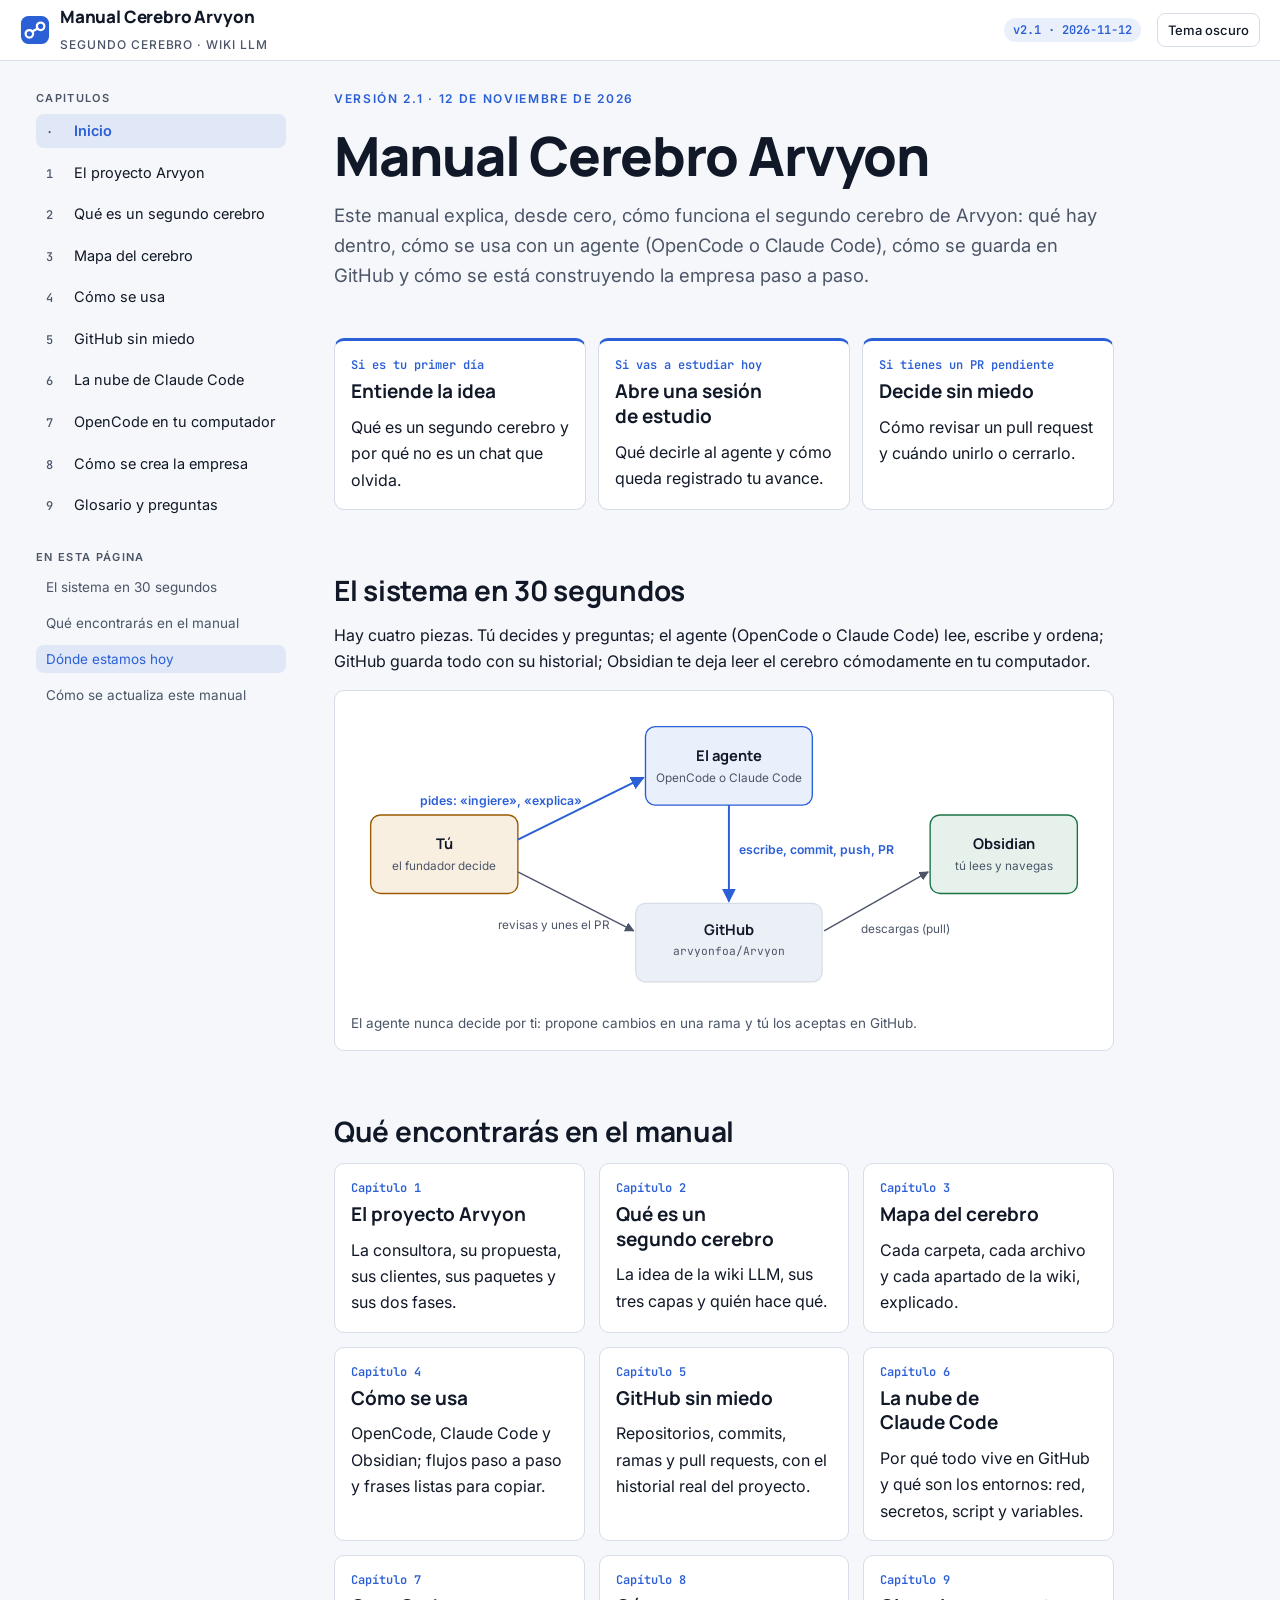
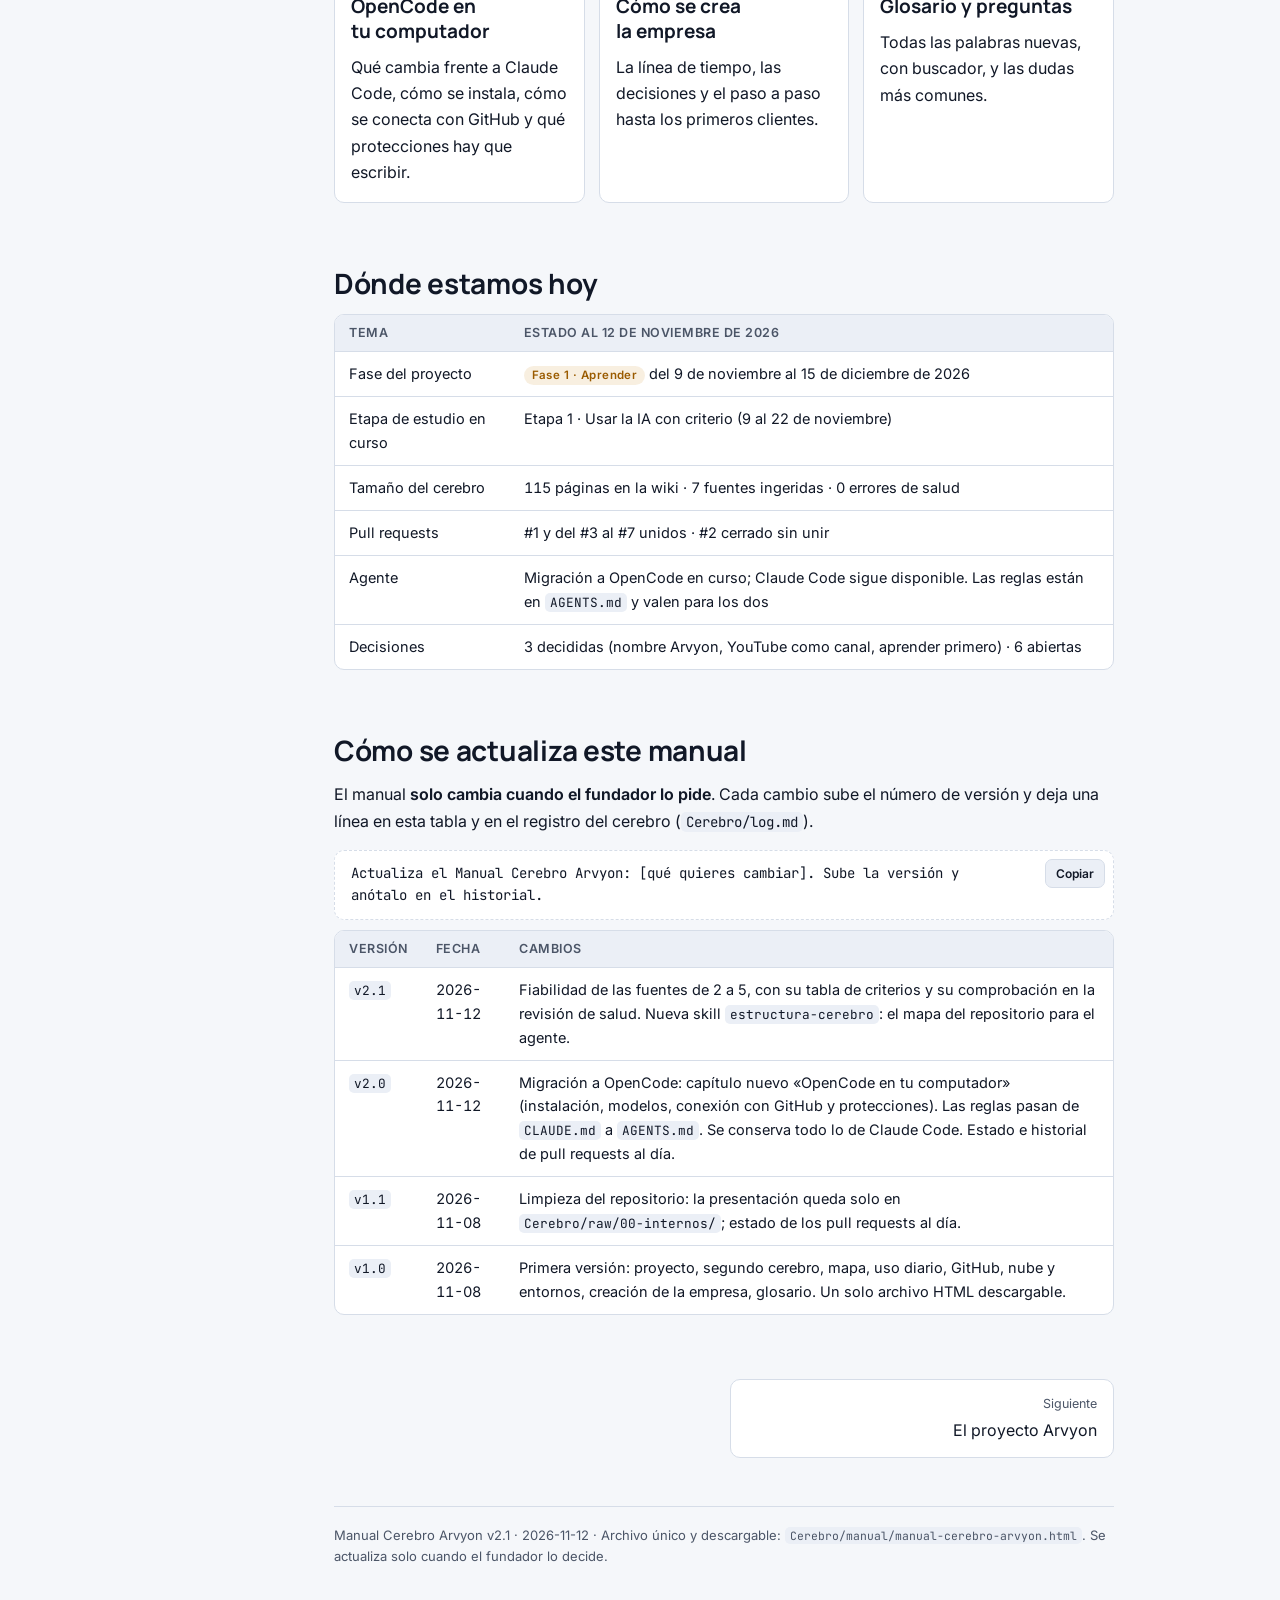
==== commit 7de98cd9: "schema: skill estructura-cerebro, manual v2.1 y prompt maestro al día - Skill estructura-cerebro en " ====
--- a/Cerebro/manual/manual-cerebro-arvyon.html
+++ b/Cerebro/manual/manual-cerebro-arvyon.html
@@ -329,7 +329,7 @@
   <path d="M13 17.5 L19 14.5" stroke="var(--accent-ink)" stroke-width="2.4" stroke-linecap="round"/>
 </svg><span><span class="brand-name">Manual Cerebro Arvyon</span><br><span class="brand-sub">Segundo cerebro · wiki LLM</span></span></a>
     <span class="topbar-spacer"></span>
-    <span class="version-pill">v2.0 · 2026-11-12</span>
+    <span class="version-pill">v2.1 · 2026-11-12</span>
     <button type="button" class="theme-btn" id="theme-btn">Tema oscuro</button>
   </div>
 </header>
@@ -350,7 +350,7 @@
   <main>
     <article class="content">
 <section class="chapter" id="inicio" data-nombre="Inicio">
-      <p class="eyebrow">Versión 2 · 12 de noviembre de 2026</p>
+      <p class="eyebrow">Versión 2.1 · 12 de noviembre de 2026</p>
 
 <div class="hero">
   <h1>Manual Cerebro Arvyon</h1>
@@ -431,6 +431,7 @@
 <div class="prompt" data-copy="Actualiza el Manual Cerebro Arvyon: [qué quieres cambiar]. Sube la versión y anótalo en el historial.">Actualiza el Manual Cerebro Arvyon: [qué quieres cambiar]. Sube la versión y anótalo en el historial.</div>
 <div class="table-wrap"><table>
   <tr><th>Versión</th><th>Fecha</th><th>Cambios</th></tr>
+  <tr><td><code>v2.1</code></td><td class="num">2026-11-12</td><td>Fiabilidad de las fuentes de 2 a 5, con su tabla de criterios y su comprobación en la revisión de salud. Nueva skill <code>estructura-cerebro</code>: el mapa del repositorio para el agente.</td></tr>
   <tr><td><code>v2.0</code></td><td class="num">2026-11-12</td><td>Migración a OpenCode: capítulo nuevo «OpenCode en tu computador» (instalación, modelos, conexión con GitHub y protecciones). Las reglas pasan de <code>CLAUDE.md</code> a <code>AGENTS.md</code>. Se conserva todo lo de Claude Code. Estado e historial de pull requests al día.</td></tr>
   <tr><td><code>v1.1</code></td><td class="num">2026-11-08</td><td>Limpieza del repositorio: la presentación queda solo en <code>Cerebro/raw/00-internos/</code>; estado de los pull requests al día.</td></tr>
   <tr><td><code>v1.0</code></td><td class="num">2026-11-08</td><td>Primera versión: proyecto, segundo cerebro, mapa, uso diario, GitHub, nube y entornos, creación de la empresa, glosario. Un solo archivo HTML descargable.</td></tr>
@@ -630,6 +631,24 @@
 <div class="note"><p class="note-title">Por verificar</p><p>Algo que falta confirmar. Además queda anotado en <code>wiki/_meta/lagunas.md</code>.</p></div>
 <div class="note bad"><p class="note-title">Contradicción</p><p>Dos fuentes dicen cosas distintas. Se muestran las dos, sin promediar, con la posible causa.</p></div>
 
+<h2 id="segundo-cerebro-fiabilidad">Cuánto confiar en cada fuente</h2>
+<p>No todas las fuentes valen lo mismo. Al ingerir una fuente, el agente le pone una <strong>nota de fiabilidad de 2 a 5</strong> y escribe el motivo en la ficha de su página (<code>wiki/14-fuentes/</code>). La nota sale de cuatro preguntas: quién lo dice, con qué método, de qué fecha y sobre qué universo.</p>
+<div class="table-wrap"><table>
+  <tr><th>Nota</th><th>Qué fuente la recibe</th><th>Ejemplo</th></tr>
+  <tr><td><span class="tag green">5</span></td><td>Primaria y verificable: el texto oficial de una norma, una estadística oficial con su metodología o un estudio revisado por pares. También un documento propio de Arvyon, pero solo sobre las intenciones de Arvyon</td><td>EUR-Lex, DANE, un artículo científico</td></tr>
+  <tr><td><span class="tag blue">4</span></td><td>Primaria o independiente y sólida: una empresa que cuenta su propio caso con cifras y límites, una organización sectorial, un análisis independiente, o la documentación técnica de un proveedor sobre su propia herramienta</td><td>La documentación de OpenCode</td></tr>
+  <tr><td><span class="tag amber">3</span></td><td>Con interés comercial o sin datos propios: un vendedor que habla del mercado o de sus beneficios, un manifiesto, la opinión de un practicante, un tutorial, la prensa o una cita secundaria</td><td>El video de un divulgador que promociona su proyecto</td></tr>
+  <tr><td><span class="tag red">2</span></td><td>Débil: promoción sin datos comprobables, una clasificación publicada por quien aparece en ella o un texto sin autor o sin fecha claros. Solo sirve como pista</td><td>La página de servicios de un competidor</td></tr>
+</table></div>
+<ol class="steps">
+  <li><strong>Tope para vendedores.</strong> Quien vende IA no pasa de 3 cuando habla del mercado o de los beneficios de lo que vende. Cuando explica cómo funciona su propia herramienta puede llegar a 4.</li>
+  <li><strong>Se baja un punto</strong> si la fuente se leyó a través de un resumen, tiene inconsistencias o está vieja para un tema que cambia rápido. Nunca se sube.</li>
+  <li><strong>Por debajo de 2 no es una fuente.</strong> No entra al cerebro. Si da una pista útil, se anota en la lista de lagunas para buscar algo mejor.</li>
+  <li><strong>Una página puede tener varias notas</strong> si agrupa varias fuentes. Ejemplo: «5 para las intenciones del negocio · 3 para los datos externos».</li>
+  <li><strong>La nota limita la confianza de la página.</strong> Una página solo llega a confianza alta con una fuente reciente de 4 o 5; apoyada solo en fuentes de 2, queda en baja.</li>
+</ol>
+<div class="note ok"><p class="note-title">Se comprueba sola</p><p>La revisión de salud da error si una página de fuente no tiene nota o si la nota está fuera de 2 a 5. La tabla completa está en la sección 5.7 de <code>PROMPT-MAESTRO.md</code>.</p></div>
+
       <nav class="pager"><a class="prev" href="#proyecto"><small>Anterior</small>El proyecto Arvyon</a><a class="next" href="#mapa"><small>Siguiente</small>Mapa del cerebro</a></nav></section><section class="chapter" id="mapa" data-nombre="Mapa del cerebro">
       <p class="eyebrow">Capítulo 3</p>
 
@@ -637,6 +656,16 @@
 <p class="lead">Este capítulo recorre el cerebro carpeta por carpeta. Todo está dentro de la carpeta <code>Cerebro/</code> del repositorio.</p>
 
 <h2 id="mapa-vista-general">Vista general</h2>
+<p>El repositorio tiene pocas cosas en la raíz; casi todo está dentro de <code>Cerebro/</code>.</p>
+<div class="tree"><span class="f">Arvyon/</span>                         <span class="c">la raíz del repositorio</span>
+├── <span class="f">AGENTS.md</span>                   <span class="c">instrucciones cortas para cualquier agente</span>
+├── <span class="f">CLAUDE.md</span>                   <span class="c">solo importa AGENTS.md, para Claude Code</span>
+├── README.md
+├── <span class="f">.agents/skills/</span>
+│   └── estructura-cerebro/     <span class="c">la skill: el mapa del repositorio para el agente</span>
+├── .claude/skills/
+│   └── estructura-cerebro/     <span class="c">puntero a la skill, para Claude Code</span>
+└── <span class="f">Cerebro/</span>                    <span class="c">el segundo cerebro (el árbol de abajo)</span></div>
 <div class="tree"><span class="f">Cerebro/</span>
 ├── <span class="f">PROMPT-MAESTRO.md</span>   <span class="c">el prompt completo: rol, reglas, flujos, agenda y currículo</span>
 ├── <span class="f">AGENTS.md</span>           <span class="c">las reglas que el agente lee en cada sesión (cualquier agente)</span>
@@ -662,6 +691,11 @@
 <p><code>AGENTS.md</code> es la versión corta y operativa de las reglas. Arriba dice la fase vigente; también trae las reglas de Git y GitHub. Vale para cualquier agente: OpenCode lo lee directamente, igual que Codex y otros.</p>
 <p><code>CLAUDE.md</code> ya no tiene reglas propias. Solo importa <code>AGENTS.md</code>, porque Claude Code busca un archivo con ese nombre. Así hay una única copia de las reglas y los dos agentes siguen las mismas.</p>
 <p>En la raíz del repositorio hay otra pareja <code>AGENTS.md</code> y <code>CLAUDE.md</code>, cortita, que avisa al agente de que el cerebro está en <code>Cerebro/</code>.</p></div></details>
+<details class="fold"><summary><span>La skill <code>estructura-cerebro</code> · el mapa para el agente</span></summary><div class="fold-body">
+<p>Una <em>skill</em> es un paquete de instrucciones que el agente carga cuando lo necesita. Esta es el mapa de todo el repositorio: qué es cada carpeta y cada archivo, dónde se guarda cada cosa y qué archivos hay que actualizar juntos. No contiene reglas: las reglas siguen en <code>AGENTS.md</code> y en el prompt maestro.</p>
+<p>Está en la raíz del repositorio, en <code>.agents/skills/estructura-cerebro/</code>. OpenCode la lee de ahí; para Claude Code hay un puntero en <code>.claude/skills/</code>. Trae un programa, <code>mapa.py</code>, que muestra la estructura real y avisa si falta algo o si hay una carpeta que el mapa no conoce.</p>
+<pre><code>python3 .agents/skills/estructura-cerebro/mapa.py</code></pre>
+<div class="prompt">Carga la skill estructura-cerebro, ejecuta mapa.py y dime si la estructura real coincide con el mapa.</div></div></details>
 <details class="fold"><summary><span><code>index.md</code> · el catálogo</span></summary><div class="fold-body">
 <p>Lista todas las páginas de la wiki por área, cada una con un resumen de una línea, su estado y su número de fuentes. <strong>El agente lo lee primero en cada consulta.</strong> Para ti es la forma más rápida de saber qué hay.</p></div></details>
 <details class="fold"><summary><span><code>log.md</code> · el registro</span></summary><div class="fold-body">
@@ -670,7 +704,7 @@
 - Fuentes guardadas e ingeridas: …
 - Páginas nuevas: [[guia-etapa-1]], [[capacidades-de-la-competencia]] …</code></pre></div></details>
 <details class="fold"><summary><span><code>herramientas/revisar_wiki.py</code> · la revisión de salud</span></summary><div class="fold-body">
-<p>Un pequeño programa que revisa el cerebro: enlaces rotos, páginas sin datos obligatorios, páginas que faltan en el índice, páginas huérfanas (que nadie enlaza), nombres repetidos y páginas con la fecha de revisión vencida. El agente lo ejecuta al terminar cada sesión.</p>
+<p>Un pequeño programa que revisa el cerebro: enlaces rotos, páginas sin datos obligatorios, páginas que faltan en el índice, fuentes sin nota de fiabilidad o con una nota fuera de 2 a 5, páginas huérfanas (que nadie enlaza), nombres repetidos y páginas con la fecha de revisión vencida. El agente lo ejecuta al terminar cada sesión.</p>
 <pre><code>python3 herramientas/revisar_wiki.py
 Revisión de salud · 2026-11-08 · 105 páginas en wiki/
 ERRORES (0)
@@ -1403,6 +1437,7 @@
   <tr><td><code>/undo</code></td><td>Deshace tu último mensaje y los cambios en archivos que vinieron después</td></tr>
   <tr><td><code>/redo</code></td><td>Recupera lo que deshiciste con <code>/undo</code></td></tr>
   <tr><td><code>/btw</code> y una pregunta</td><td>Hace una pregunta rápida sin añadirla a la conversación</td></tr>
+  <tr><td><code>@estructura-cerebro</code></td><td>Carga la skill con el mapa del repositorio</td></tr>
   <tr><td><code>@</code> y un nombre de archivo</td><td>Adjunta ese archivo al mensaje</td></tr>
   <tr><td><code>!</code> al principio de un mensaje vacío</td><td>Ejecuta un comando de terminal, por ejemplo <code>git status</code></td></tr>
   <tr><td><kbd>Ctrl</kbd> + <kbd>P</kbd></td><td>Abre la lista de todos los comandos</td></tr>
@@ -1567,6 +1602,7 @@
 <dl class="def"><dt>Entorno en la nube</dt><dd>La configuración guardada con la que arrancan las sesiones de Claude Code: acceso a la red, secretos, script y variables.</dd></dl>
 <dl class="def"><dt>Esquema</dt><dd>La capa de reglas del cerebro: AGENTS.md (que CLAUDE.md importa) y el prompt maestro.</dd></dl>
 <dl class="def"><dt>Fase 1 / Fase 2</dt><dd>Las dos fases de Arvyon: Aprender (9 nov – 15 dic de 2026) y Actuar (cuando se cumplan los criterios de paso).</dd></dl>
+<dl class="def"><dt>Fiabilidad</dt><dd>Nota de 2 a 5 que el agente pone a cada fuente según quién lo dice, con qué método, de qué fecha y sobre qué universo. 5 es una fuente primaria y verificable; 2 es solo una pista.</dd></dl>
 <dl class="def"><dt>Force push</dt><dd>Subir cambios reescribiendo la historia de una rama. Peligroso; Claude Code lo tiene bloqueado y AGENTS.md lo prohíbe con cualquier agente.</dd></dl>
 <dl class="def"><dt>Frontmatter</dt><dd>La ficha entre líneas --- al principio de cada página: tipo, área, estado, confianza, resumen, fuentes y fechas.</dd></dl>
 <dl class="def"><dt>Fuente</dt><dd>Material original que se guarda en raw/ y se resume en wiki/14-fuentes/.</dd></dl>
@@ -1595,11 +1631,12 @@
 <dl class="def"><dt>Registro (log.md)</dt><dd>El diario cronológico del cerebro. Solo se añaden entradas.</dd></dl>
 <dl class="def"><dt>Repositorio</dt><dd>La carpeta de un proyecto en GitHub, con todo su historial. El de Arvyon es arvyonfoa/Arvyon.</dd></dl>
 <dl class="def"><dt>Revert</dt><dd>Un commit que deshace otro sin borrar la historia.</dd></dl>
-<dl class="def"><dt>Revisión de salud</dt><dd>El programa herramientas/revisar_wiki.py, que encuentra enlaces rotos, páginas sin ficha, huérfanas o vencidas.</dd></dl>
+<dl class="def"><dt>Revisión de salud</dt><dd>El programa herramientas/revisar_wiki.py, que encuentra enlaces rotos, páginas sin ficha, fuentes sin nota de fiabilidad, huérfanas o vencidas.</dd></dl>
 <dl class="def"><dt>Script de configuración</dt><dd>Programa que se ejecuta al crear la máquina de una sesión, antes de que arranque Claude, para instalar herramientas.</dd></dl>
 <dl class="def"><dt>Secreto de red</dt><dd>Clave de API guardada en el entorno que el proxy añade a las peticiones sin que Claude la vea.</dd></dl>
 <dl class="def"><dt>Segundo cerebro</dt><dd>Una colección ordenada de lo que sabes, guardada fuera de tu cabeza. En Arvyon la mantiene un agente.</dd></dl>
 <dl class="def"><dt>Sesión de estudio</dt><dd>El flujo de la Fase 1: estudias, el agente ingiere tus apuntes, explica, propone un ejercicio y comprueba lo aprendido.</dd></dl>
+<dl class="def"><dt>Skill</dt><dd>Paquete de instrucciones que el agente carga cuando lo necesita. La skill estructura-cerebro es el mapa del repositorio y trae el programa mapa.py.</dd></dl>
 <dl class="def"><dt>Tesis</dt><dd>La síntesis viva del negocio: 8 hipótesis con su estado. Está en wiki/00-panorama/tesis-arvyon.md.</dd></dl>
 <dl class="def"><dt>Variable de entorno</dt><dd>Valor de configuración que leen los comandos de la sesión. No sirve para claves.</dd></dl>
 <dl class="def"><dt>Wiki LLM</dt><dd>Una wiki escrita y mantenida por un modelo de lenguaje: el patrón en el que se basa el cerebro.</dd></dl>
@@ -1613,6 +1650,8 @@
 <details class="fold"><summary><span>¿Puedo usar otro agente que no sea Claude Code?</span></summary><div class="fold-body"><p>Sí. Las reglas están en AGENTS.md, que leen OpenCode, Codex y otros agentes; Claude Code las recibe a través de CLAUDE.md. Si un agente no las sigue, pégale el prompt maestro completo. Ver <a href="#opencode">OpenCode en tu computador</a>.</p></div></details>
 <details class="fold"><summary><span>¿Tengo que dejar Claude Code para usar OpenCode?</span></summary><div class="fold-body"><p>No. Los dos siguen las mismas reglas. Solo termina con commit y push en uno antes de empezar en el otro.</p></div></details>
 <details class="fold"><summary><span>¿Cómo conecto GitHub con OpenCode?</span></summary><div class="fold-body"><p>No hace falta una app: OpenCode usa el Git de tu computador con tu cuenta. Inicia sesión con «gh auth login», clona el repositorio y abre OpenCode en la carpeta Cerebro. El paso a paso está en <a href="#opencode-github">conectar GitHub con OpenCode</a>.</p></div></details>
+<details class="fold"><summary><span>¿Cómo sabe el agente dónde va cada cosa?</span></summary><div class="fold-body"><p>Con la skill estructura-cerebro, que es el mapa del repositorio, y con su programa mapa.py, que muestra la estructura real. Las reglas están aparte, en AGENTS.md y en el prompt maestro.</p></div></details>
+<details class="fold"><summary><span>¿Qué significa la nota de fiabilidad de una fuente?</span></summary><div class="fold-body"><p>Cuánto se puede confiar en ella, de 2 a 5. Ver <a href="#segundo-cerebro-fiabilidad">cuánto confiar en cada fuente</a>.</p></div></details>
 <details class="fold"><summary><span>¿Por qué el agente no une los pull requests él mismo?</span></summary><div class="fold-body"><p>Porque la decisión de qué entra en la versión oficial es tuya. Así siempre sabes qué cambió.</p></div></details>
 <details class="fold"><summary><span>¿Qué hago si un PR tiene conflictos?</span></summary><div class="fold-body"><p>Pide al agente que traiga main a la rama y los resuelva. Después revisas y unes.</p></div></details>
 <details class="fold"><summary><span>¿Cómo deshago algo que ya uní?</span></summary><div class="fold-body"><p>Pide un revert: un commit nuevo que deshace el anterior sin borrar la historia.</p></div></details>
@@ -1620,7 +1659,7 @@
 <details class="fold"><summary><span>¿Cada cuánto se actualiza este manual?</span></summary><div class="fold-body"><p>Solo cuando el fundador lo pide. Cada cambio sube la versión y queda en el historial de la portada.</p></div></details>
 
       <nav class="pager"><a class="prev" href="#empresa"><small>Anterior</small>Cómo se crea la empresa</a></nav></section>
-      <p class="foot">Manual Cerebro Arvyon v2.0 · 2026-11-12 · Archivo único y descargable: <code>Cerebro/manual/manual-cerebro-arvyon.html</code>. Se actualiza solo cuando el fundador lo decide.</p>
+      <p class="foot">Manual Cerebro Arvyon v2.1 · 2026-11-12 · Archivo único y descargable: <code>Cerebro/manual/manual-cerebro-arvyon.html</code>. Se actualiza solo cuando el fundador lo decide.</p>
     </article>
   </main>
 </div>
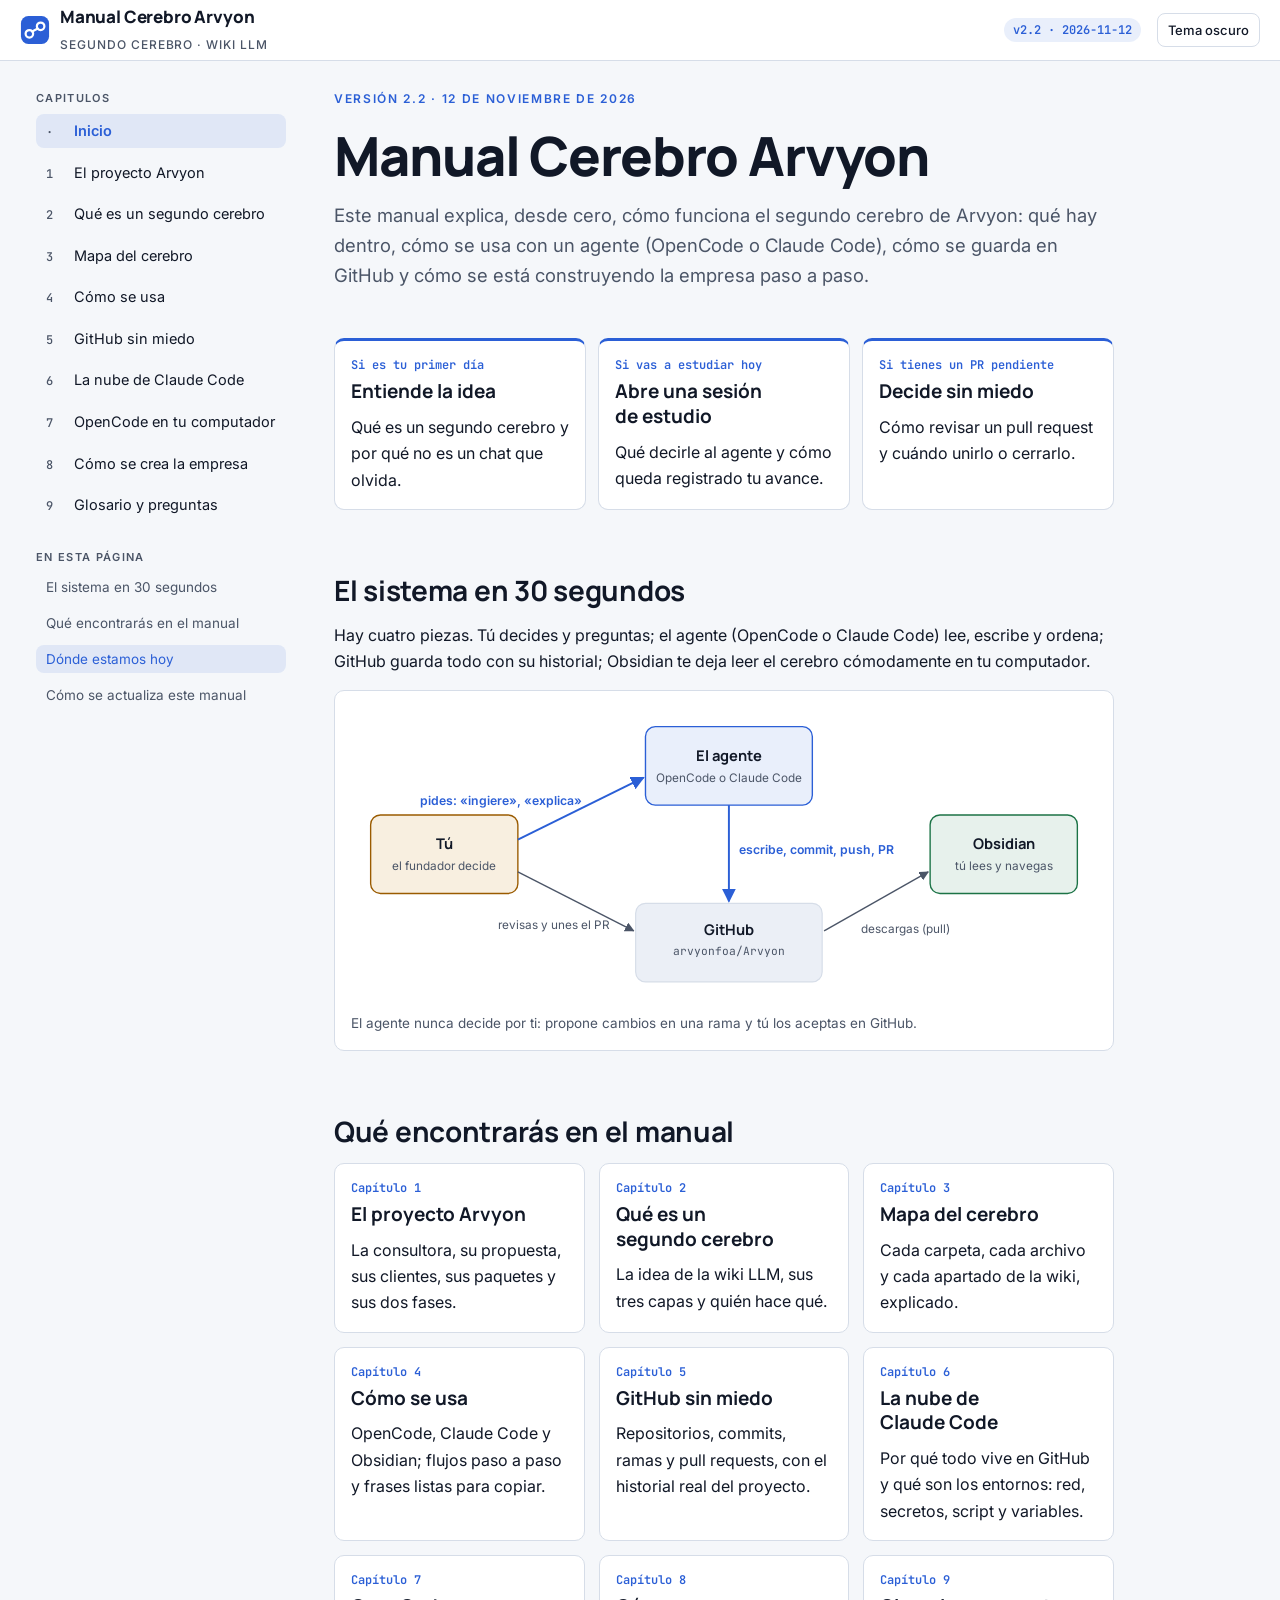
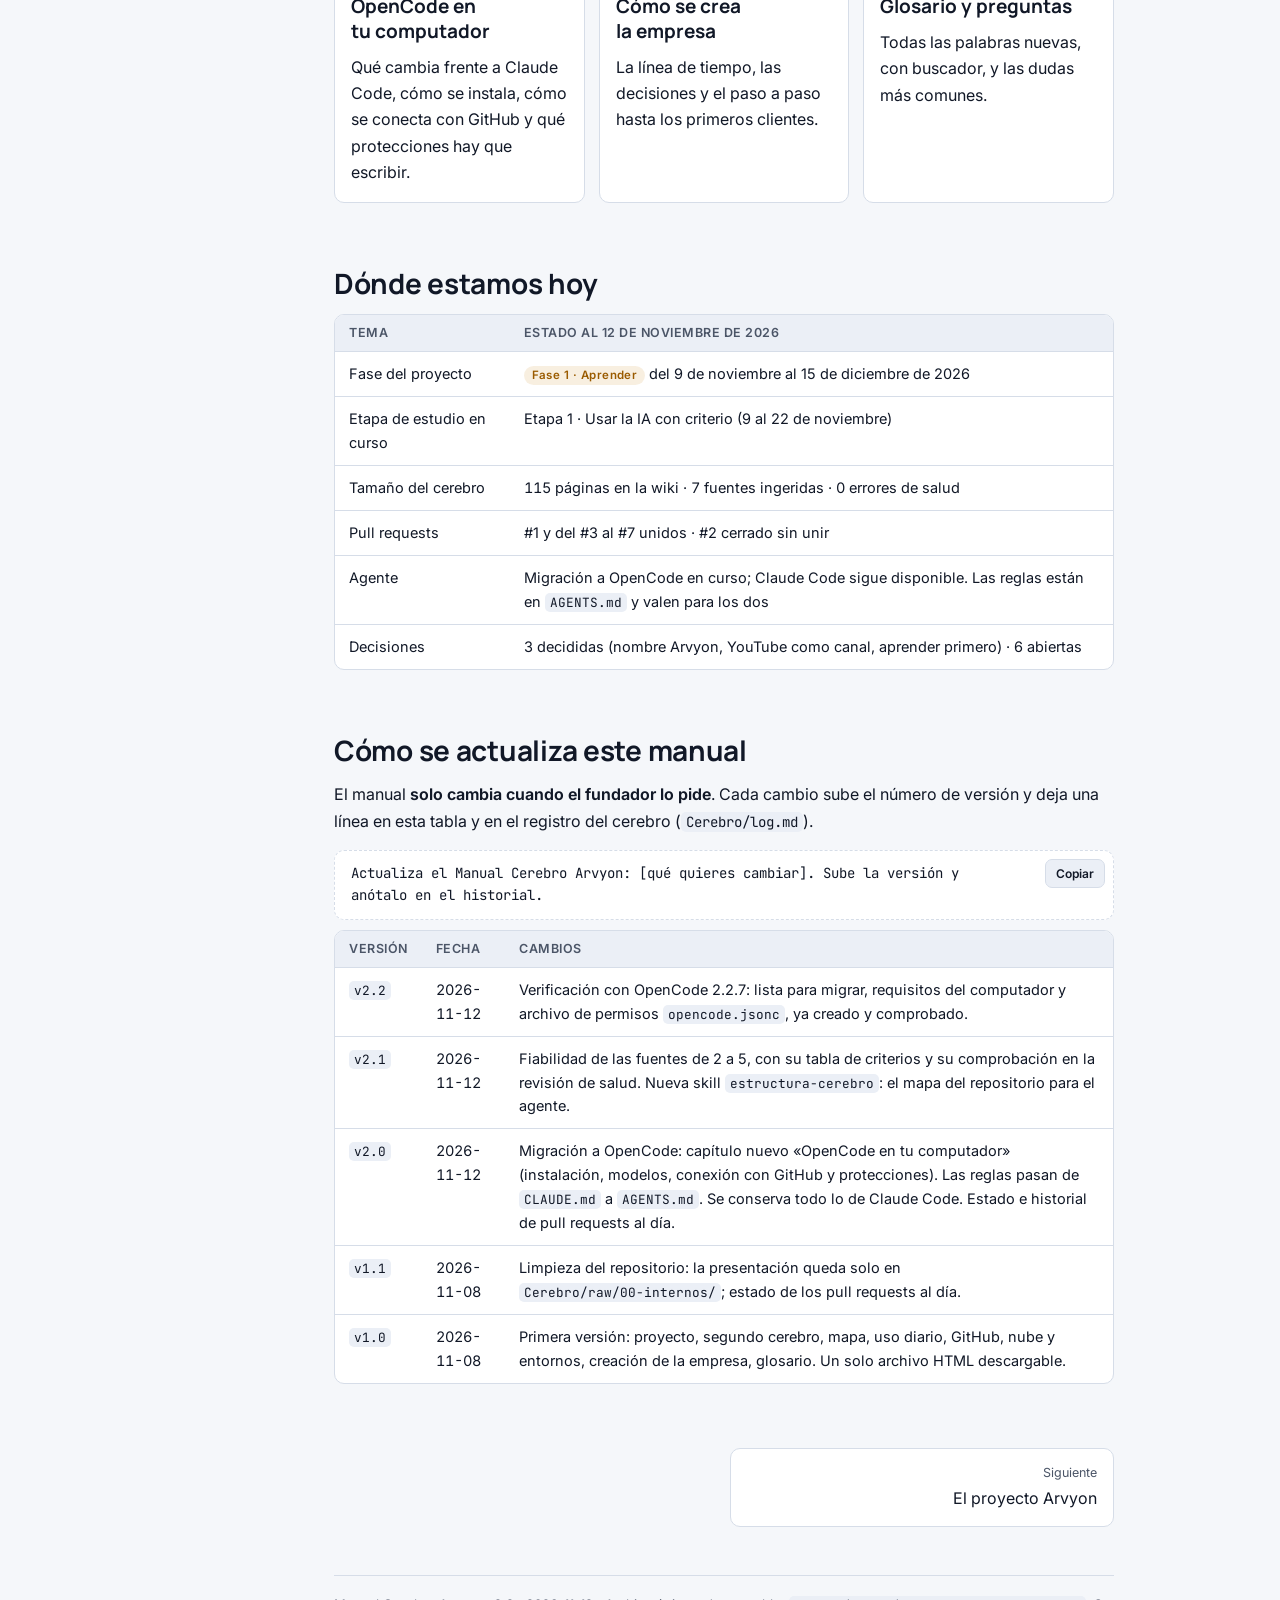
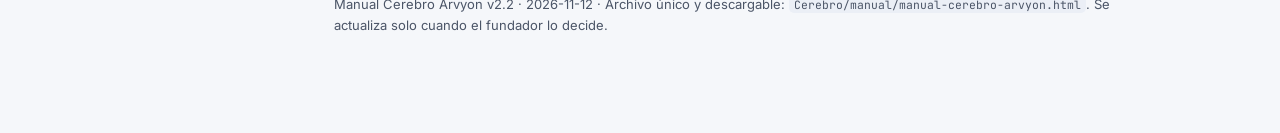
==== commit da6566f1: "lint: verificación final de la migración a OpenCode (prueba con la versión 2.2.7) - opencode.jsonc e" ====
--- a/Cerebro/manual/manual-cerebro-arvyon.html
+++ b/Cerebro/manual/manual-cerebro-arvyon.html
@@ -329,7 +329,7 @@
   <path d="M13 17.5 L19 14.5" stroke="var(--accent-ink)" stroke-width="2.4" stroke-linecap="round"/>
 </svg><span><span class="brand-name">Manual Cerebro Arvyon</span><br><span class="brand-sub">Segundo cerebro · wiki LLM</span></span></a>
     <span class="topbar-spacer"></span>
-    <span class="version-pill">v2.1 · 2026-11-12</span>
+    <span class="version-pill">v2.2 · 2026-11-12</span>
     <button type="button" class="theme-btn" id="theme-btn">Tema oscuro</button>
   </div>
 </header>
@@ -350,7 +350,7 @@
   <main>
     <article class="content">
 <section class="chapter" id="inicio" data-nombre="Inicio">
-      <p class="eyebrow">Versión 2.1 · 12 de noviembre de 2026</p>
+      <p class="eyebrow">Versión 2.2 · 12 de noviembre de 2026</p>
 
 <div class="hero">
   <h1>Manual Cerebro Arvyon</h1>
@@ -431,6 +431,7 @@
 <div class="prompt" data-copy="Actualiza el Manual Cerebro Arvyon: [qué quieres cambiar]. Sube la versión y anótalo en el historial.">Actualiza el Manual Cerebro Arvyon: [qué quieres cambiar]. Sube la versión y anótalo en el historial.</div>
 <div class="table-wrap"><table>
   <tr><th>Versión</th><th>Fecha</th><th>Cambios</th></tr>
+  <tr><td><code>v2.2</code></td><td class="num">2026-11-12</td><td>Verificación con OpenCode 2.2.7: lista para migrar, requisitos del computador y archivo de permisos <code>opencode.jsonc</code>, ya creado y comprobado.</td></tr>
   <tr><td><code>v2.1</code></td><td class="num">2026-11-12</td><td>Fiabilidad de las fuentes de 2 a 5, con su tabla de criterios y su comprobación en la revisión de salud. Nueva skill <code>estructura-cerebro</code>: el mapa del repositorio para el agente.</td></tr>
   <tr><td><code>v2.0</code></td><td class="num">2026-11-12</td><td>Migración a OpenCode: capítulo nuevo «OpenCode en tu computador» (instalación, modelos, conexión con GitHub y protecciones). Las reglas pasan de <code>CLAUDE.md</code> a <code>AGENTS.md</code>. Se conserva todo lo de Claude Code. Estado e historial de pull requests al día.</td></tr>
   <tr><td><code>v1.1</code></td><td class="num">2026-11-08</td><td>Limpieza del repositorio: la presentación queda solo en <code>Cerebro/raw/00-internos/</code>; estado de los pull requests al día.</td></tr>
@@ -661,6 +662,7 @@
 ├── <span class="f">AGENTS.md</span>                   <span class="c">instrucciones cortas para cualquier agente</span>
 ├── <span class="f">CLAUDE.md</span>                   <span class="c">solo importa AGENTS.md, para Claude Code</span>
 ├── README.md
+├── <span class="f">opencode.jsonc</span>              <span class="c">permisos de OpenCode para este repositorio</span>
 ├── <span class="f">.agents/skills/</span>
 │   └── estructura-cerebro/     <span class="c">la skill: el mapa del repositorio para el agente</span>
 ├── .claude/skills/
@@ -1245,7 +1247,7 @@
 <h1>OpenCode en tu computador</h1>
 <p class="lead">OpenCode es un agente de código abierto que trabaja en tu propio computador, no en la nube. Este capítulo explica qué cambia frente a Claude Code, cómo se instala, cómo se conecta con GitHub y cómo conservar las protecciones que antes ponía la nube.</p>
 
-<div class="note"><p class="note-title">De dónde sale este capítulo</p><p>Se escribió con la documentación oficial de OpenCode, versión 2, leída el 12 de noviembre de 2026 (<code>opencode.ai/docs</code>). El agente <strong>no instaló ni probó</strong> OpenCode. Como la herramienta cambia rápido, si un comando no funciona como dice aquí, manda la documentación oficial. Las notas de la lectura están en <code>raw/articulos/2026-11-12-investigacion-web-opencode.md</code>.</p></div>
+<div class="note"><p class="note-title">De dónde sale este capítulo</p><p>De la documentación oficial de OpenCode (<code>opencode.ai/docs</code>) y de una prueba de la versión 2.2.7 sobre este repositorio, las dos del 12 de noviembre de 2026. La prueba se hizo en una máquina Linux y <strong>sin conectar un modelo de IA</strong>: comprobó que OpenCode lee los dos <code>AGENTS.md</code>, encuentra la skill <code>estructura-cerebro</code> y aplica el archivo de permisos. No se probó una conversación real, ni la aplicación de escritorio, ni Windows o macOS. Si un comando no funciona como dice aquí, manda la documentación oficial.</p></div>
 
 <h2 id="opencode-que-es">Qué es y qué cambia</h2>
 <p>Con Claude Code en la nube, el agente trabajaba en una máquina prestada que se borraba. Con OpenCode, el agente trabaja sobre <strong>la carpeta del repositorio que está en tu disco</strong>: la misma que abres con Obsidian. OpenCode no trae un modelo de IA propio: tú eliges a cuál se conecta.</p>
@@ -1304,14 +1306,46 @@
   <tr><td>Cómo entra a GitHub</td><td>Con la app de Claude para GitHub y un proxy</td><td>Con el Git de tu computador y tu propia cuenta</td></tr>
   <tr><td>Modelo de IA</td><td>Claude</td><td>El que conectes con <code>/connect</code></td></tr>
   <tr><td>Dónde van las claves</td><td>En los secretos de red del entorno</td><td>En tu computador, guardadas por <code>/connect</code></td></tr>
-  <tr><td>Qué hace sin preguntar</td><td>Lo que permita el modo de permisos de la sesión</td><td>Casi todo: por defecto solo pregunta antes de leer archivos <code>.env</code></td></tr>
+  <tr><td>Qué hace sin preguntar</td><td>Lo que permita el modo de permisos de la sesión</td><td>Casi todo: por defecto solo pregunta antes de leer archivos <code>.env</code>. En este repositorio, además, pregunta antes de subir cambios</td></tr>
   <tr><td>Si cierras sin subir</td><td>El trabajo se pierde cuando la máquina se borra</td><td>El trabajo sigue en tu disco, pero GitHub no lo tiene</td></tr>
   <tr><td>Cuándo ves los cambios en Obsidian</td><td>Después de unir el PR y hacer <em>pull</em></td><td>Al instante, porque es la misma carpeta</td></tr>
 </table></div>
 <div class="note ok"><p class="note-title">El cerebro ya está preparado</p><p>Las reglas pasaron de <code>CLAUDE.md</code> a <code>AGENTS.md</code>, que vale para cualquier agente. Hay uno en la raíz del repositorio y otro, el completo, en <code>Cerebro/</code>. No tienes que cambiar nada en los archivos para empezar.</p></div>
 
+<h2 id="opencode-lista">Lista para migrar</h2>
+<p>Sigue estos pasos en orden. Cada uno se explica más abajo.</p>
+<ol class="steps">
+  <li><strong>Une el pull request pendiente en GitHub.</strong> Hasta que no esté en <code>main</code>, tu computador no tiene las reglas nuevas.</li>
+  <li><strong>Prepara el computador:</strong> Git, GitHub CLI y Python 3. Ver <a href="#opencode-instalar">lo que debe tener tu computador</a>.</li>
+  <li><strong>Inicia sesión en GitHub</strong> con <code>gh auth login</code> y trae el repositorio: clónalo o, si ya lo tienes, actualízalo. Ver <a href="#opencode-github-git">Git en tu computador</a>.</li>
+  <li><strong>Instala OpenCode</strong> y ábrelo en la carpeta <code>Arvyon/Cerebro</code>.</li>
+  <li><strong>Conecta un modelo de IA</strong> con <code>/connect</code>. Ver <a href="#opencode-modelo">conectar un modelo</a>.</li>
+  <li><strong>Haz la prueba de arranque</strong> con el mensaje de abajo. Si las cinco respuestas son correctas, la migración está hecha.</li>
+</ol>
+<div class="prompt">Prueba de arranque, sin cambiar nada: 1) dime en qué fase está Arvyon según AGENTS.md; 2) carga la skill estructura-cerebro y ejecuta mapa.py; 3) ejecuta la revisión de salud; 4) dime en qué rama estamos y si está al día con GitHub; 5) dime qué harías antes de un git push.</div>
+<div class="table-wrap"><table>
+  <tr><th>Pregunta</th><th>Respuesta correcta</th></tr>
+  <tr><td>1 · Fase</td><td>Fase 1 · Aprender, del 9 de noviembre al 15 de diciembre de 2026</td></tr>
+  <tr><td>2 · Mapa</td><td><code>mapa.py</code> termina con «Resultado: OK»</td></tr>
+  <tr><td>3 · Salud</td><td>0 errores</td></tr>
+  <tr><td>4 · Rama</td><td><code>verificacion</code>, al día con GitHub</td></tr>
+  <tr><td>5 · Antes de subir</td><td>Revisión de salud, registro y commit; sube solo a <code>verificacion</code> y abre un pull request. OpenCode te pregunta antes de subir</td></tr>
+</table></div>
+
 <h2 id="opencode-instalar">Instalar OpenCode</h2>
-<p>Hay dos formas. Elige una; las dos usan la misma carpeta y las mismas reglas.</p>
+<h3>Lo que debe tener tu computador</h3>
+<p>En la nube todo venía instalado. En tu computador hay que instalarlo una vez.</p>
+<div class="table-wrap"><table>
+  <tr><th>Programa</th><th>Para qué lo necesita el cerebro</th><th>Cómo saber si ya lo tienes</th></tr>
+  <tr><td><strong>Git</strong></td><td>Guardar el historial y hablar con GitHub</td><td><code>git --version</code></td></tr>
+  <tr><td><strong>GitHub CLI</strong></td><td>Iniciar sesión en GitHub y abrir pull requests</td><td><code>gh --version</code></td></tr>
+  <tr><td><strong>Python 3</strong></td><td>La revisión de salud y el mapa de la skill</td><td><code>python3 --version</code> (en Windows, <code>python --version</code> o <code>py --version</code>)</td></tr>
+  <tr><td><strong>Obsidian</strong></td><td>Leer el cerebro</td><td>Ya lo usas</td></tr>
+  <tr><td><strong>OpenCode</strong></td><td>El agente</td><td><code>opencode --version</code></td></tr>
+</table></div>
+<div class="note warn"><p class="note-title">Sin Python no hay revisión de salud</p><p>Si falta Python, el agente no puede comprobar la wiki al terminar. Las reglas le mandan avisarte en vez de saltarse la revisión.</p></div>
+<h3>Dos formas de instalar OpenCode</h3>
+<p>Elige una; las dos usan la misma carpeta y las mismas reglas.</p>
 <div class="grid">
   <div class="card"><p class="card-kicker">Opción A · la más sencilla</p><h3>Aplicación de escritorio</h3><p>Se descarga desde <code>opencode.ai</code>. Hay versión para macOS (Apple silicon e Intel), Windows (x64 y ARM64) y Linux. Se instala como cualquier programa y, al abrirla, eliges la carpeta del proyecto.</p></div>
   <div class="card"><p class="card-kicker">Opción B</p><h3>Terminal</h3><p>Se instala con un comando y se abre escribiendo <code>opencode</code> dentro de la carpeta del proyecto. Es la forma que describe casi toda la documentación.</p></div>
@@ -1343,7 +1377,7 @@
   <tr><td><strong>GitHub Copilot</strong></td><td><code>/connect</code> → GitHub Copilot → <em>Login with GitHub Copilot</em></td><td>Tu plan de Copilot; la cuenta necesita acceso a Copilot Chat</td></tr>
   <tr><td><strong>Clave de API de un proveedor</strong> (por ejemplo, Anthropic, para seguir con Claude)</td><td><code>/connect</code> → el proveedor → pegas la clave en el cuadro</td><td>Pago por uso, según lo que consumas</td></tr>
 </table></div>
-<div class="note warn"><p class="note-title">Por verificar</p><p>La documentación de OpenCode no dice si se puede usar una suscripción personal de Claude (Pro o Max). Lo seguro es contar con una clave de API de pago por uso si quieres seguir con Claude. Tampoco dice en qué carpeta guarda las claves.</p></div>
+<div class="note warn"><p class="note-title">Por verificar</p><p>La documentación de OpenCode no dice si se puede usar una suscripción personal de Claude (Pro o Max). Lo seguro es contar con una clave de API de pago por uso si quieres seguir con Claude. Para ver en qué carpetas de tu computador guarda OpenCode sus datos, escribe <code>opencode debug paths</code> en la terminal.</p></div>
 <div class="note bad"><p class="note-title">Las claves nunca van en el chat</p><p>Escríbelas solo en el cuadro que abre <code>/connect</code>. No las pegues en un mensaje al agente ni las guardes en un archivo del repositorio.</p></div>
 <p>No todas las tareas necesitan el modelo más caro. La página <code>enrutamiento-de-modelos</code> de la wiki explica cómo elegir.</p>
 
@@ -1375,7 +1409,7 @@
 <ol class="steps">
   <li>Al empezar, el agente trae lo último de GitHub (<code>git pull</code>). Lo manda <code>AGENTS.md</code>.</li>
   <li>Le pides algo. El agente trabaja en la rama <code>verificacion</code>, nunca en <code>main</code>.</li>
-  <li>Hace commits y <strong>push</strong> a <code>verificacion</code>.</li>
+  <li>Hace commits y <strong>push</strong> a <code>verificacion</code>. OpenCode te pregunta antes de subir: acepta si el destino es <code>verificacion</code>.</li>
   <li>Se abre el <strong>pull request</strong> hacia <code>main</code>. Lo abre el agente con <code>gh pr create</code>, o lo abres tú en github.com con el botón <em>Compare &amp; pull request</em>.</li>
   <li>Tú revisas y unes el PR en GitHub, igual que antes. Ver <a href="#github-decidir">cómo revisar y decidir</a>.</li>
   <li>Después de unir, pide al agente: «trae main y pon la rama de trabajo al día».</li>
@@ -1392,31 +1426,39 @@
   <tr><td>Clave del modelo</td><td>Se guarda en GitHub, en <em>Settings → Secrets and variables → Actions</em>, no en el repositorio</td></tr>
   <tr><td>Uso</td><td>Comentar <code>/oc explica este cambio</code> o <code>/oc corrige esto</code> en un PR o en un <em>issue</em></td></tr>
 </table></div>
-<div class="note warn"><p class="note-title">Por verificar · no lo actives todavía</p><p>Esta integración está documentada para la <strong>versión 1</strong>. La documentación de la versión 2 no tiene el comando <code>opencode github</code>: solo muestra un ejemplo de GitHub Actions que revisa un PR con <code>opencode run --standalone</code>. Además, exige guardar una clave de pago en GitHub y deja que un agente escriba en el repositorio sin que tú estés delante. Para el cerebro no hace falta: con la forma 1 basta.</p></div>
+<div class="note warn"><p class="note-title">No disponible en la versión 2.2.7</p><p>Esta integración está documentada para la <strong>versión 1</strong>. En la versión 2.2.7 el comando <code>opencode github</code> no existe (comprobado); la documentación de la versión 2 solo muestra un ejemplo de GitHub Actions que revisa un PR con <code>opencode run --standalone</code>. Además, exige guardar una clave de pago en GitHub y deja que un agente escriba en el repositorio sin que tú estés delante. Para el cerebro no hace falta: con la forma 1 basta.</p></div>
 
 <h2 id="opencode-protecciones">Las protecciones que ya no pone la herramienta</h2>
 <p>En la nube, varias protecciones venían puestas. En tu computador, el agente actúa con <strong>tu</strong> cuenta y con tus permisos. Por eso las protecciones pasaron a estar escritas como reglas.</p>
 <div class="table-wrap"><table>
   <tr><th>Protección</th><th>En Claude Code (nube)</th><th>En OpenCode</th></tr>
-  <tr><td>No tocar <code>main</code></td><td>La sesión solo podía subir a su rama</td><td>Regla en <code>AGENTS.md</code>: trabajar en <code>verificacion</code></td></tr>
-  <tr><td>No reescribir la historia (<em>force push</em>)</td><td>Bloqueado por la herramienta</td><td>Regla en <code>AGENTS.md</code>; se puede bloquear con el archivo de permisos</td></tr>
-  <tr><td>Solo tú unes los PR</td><td>El agente no podía unirlos</td><td>Regla en <code>AGENTS.md</code>. Ojo: con tu cuenta, técnicamente podría</td></tr>
+  <tr><td>No tocar <code>main</code></td><td>La sesión solo podía subir a su rama</td><td>Regla en <code>AGENTS.md</code> (trabajar en <code>verificacion</code>) y bloqueo en <code>opencode.jsonc</code></td></tr>
+  <tr><td>No reescribir la historia (<em>force push</em>)</td><td>Bloqueado por la herramienta</td><td>Regla en <code>AGENTS.md</code> y bloqueo en <code>opencode.jsonc</code></td></tr>
+  <tr><td>Solo tú unes los PR</td><td>El agente no podía unirlos</td><td>Regla en <code>AGENTS.md</code> y bloqueo de <code>gh pr merge</code> en <code>opencode.jsonc</code></td></tr>
   <tr><td>Las claves fuera de la vista del agente</td><td>Secretos de red</td><td><code>/connect</code>; nunca en el chat ni en el repositorio</td></tr>
-  <tr><td>Pedir permiso antes de actuar</td><td>Según el modo de la sesión</td><td>Por defecto no pregunta casi nada</td></tr>
-</table></div>
-<h3>Refuerzo opcional: un archivo de permisos</h3>
-<p>OpenCode lee un archivo <code>opencode.jsonc</code> en la carpeta del proyecto. Con estas reglas pregunta antes de cada <em>push</em> y se niega a hacer <em>force push</em> o a unir un PR. Gana la última regla que coincide, así que las prohibiciones van al final.</p>
+  <tr><td>Pedir permiso antes de actuar</td><td>Según el modo de la sesión</td><td>Por defecto no pregunta casi nada; con <code>opencode.jsonc</code> pregunta antes de cada <em>push</em></td></tr>
+</table></div>
+<h3>El archivo de permisos: <code>opencode.jsonc</code></h3>
+<p>Está en la raíz del repositorio y OpenCode lo lee solo, lo abras en <code>Arvyon</code> o en <code>Arvyon/Cerebro</code>. Gana la última regla que coincide; por eso las prohibiciones van al final.</p>
+<div class="table-wrap"><table>
+  <tr><th>Cuando el agente intenta…</th><th>OpenCode…</th></tr>
+  <tr><td>Subir cambios (<code>git push</code>)</td><td><span class="tag amber">Te pregunta</span></td></tr>
+  <tr><td>Subir directamente a <code>main</code></td><td><span class="tag red">Lo impide</span></td></tr>
+  <tr><td>Reescribir la historia (<code>git push --force</code>)</td><td><span class="tag red">Lo impide</span></td></tr>
+  <tr><td>Unir un pull request (<code>gh pr merge</code>)</td><td><span class="tag red">Lo impide</span></td></tr>
+</table></div>
 <pre><code>{
   "$schema": "https://opencode.ai/config.json",
   "permissions": [
     { "action": "shell", "resource": "git push *", "effect": "ask" },
+    { "action": "shell", "resource": "git push origin main *", "effect": "deny" },
     { "action": "shell", "resource": "git push --force *", "effect": "deny" },
     { "action": "shell", "resource": "git push -f *", "effect": "deny" },
     { "action": "shell", "resource": "gh pr merge *", "effect": "deny" }
   ]
 }</code></pre>
-<div class="note warn"><p class="note-title">Ejemplo sin probar</p><p>Está construido con los patrones de la documentación, pero no se probó. El archivo <strong>no está creado</strong> en el repositorio. Si lo quieres, pídeselo al agente y comprueba con él que funciona.</p></div>
-<div class="prompt">Crea opencode.jsonc en la raíz del repositorio con las reglas de permisos del capítulo 7 del manual, comprueba que OpenCode lo carga sin errores y explícame cómo lo probaste.</div>
+<div class="note ok"><p class="note-title">Comprobado</p><p>OpenCode 2.2.7 carga este archivo y aplica las cinco reglas al agente. Lo que no se pudo probar es qué comandos exactos coinciden con cada patrón, porque eso exige una conversación con un modelo. Por eso la primera regla pregunta antes de <strong>cualquier</strong> subida: tú ves el comando y decides.</p></div>
+<div class="note warn"><p class="note-title">Cuando te pregunte</p><p>Lee el comando. Si sube a <code>verificacion</code>, elige <em>Allow once</em>. Si ves <code>main</code> o <code>--force</code>, recházalo. No abras OpenCode con la opción <code>--auto</code>: aprueba sola todo lo que no esté prohibido.</p></div>
 <p>GitHub también permite proteger la rama <code>main</code> desde la web del repositorio (<em>Settings → Rules</em>) para que nadie pueda subir a ella sin un pull request. Es la protección más fuerte, porque no depende del agente. <strong>Por verificar:</strong> si está disponible en tu plan de GitHub para este repositorio.</p>
 
 <h2 id="opencode-sesion">Una sesión de trabajo</h2>
@@ -1440,6 +1482,7 @@
   <tr><td><code>@estructura-cerebro</code></td><td>Carga la skill con el mapa del repositorio</td></tr>
   <tr><td><code>@</code> y un nombre de archivo</td><td>Adjunta ese archivo al mensaje</td></tr>
   <tr><td><code>!</code> al principio de un mensaje vacío</td><td>Ejecuta un comando de terminal, por ejemplo <code>git status</code></td></tr>
+  <tr><td><kbd>Shift</kbd> + <kbd>Tab</kbd></td><td>Cambia de agente: <em>build</em> trabaja; <em>plan</em> solo lee y planifica, sin cambiar archivos</td></tr>
   <tr><td><kbd>Ctrl</kbd> + <kbd>P</kbd></td><td>Abre la lista de todos los comandos</td></tr>
 </table></div>
 <div class="note"><p class="note-title">Qué deshace <code>/undo</code> y qué no</p><p>Deshace cambios en archivos que aún están en tu computador. No deshace lo que ya subió a GitHub ni los efectos de comandos de terminal. Para deshacer algo que ya está en GitHub se pide un <em>revert</em>.</p></div>
@@ -1457,6 +1500,9 @@
 
 <h2 id="opencode-errores">Errores comunes</h2>
 <details class="fold"><summary><span>OpenCode no sigue las reglas del cerebro</span></summary><div class="fold-body"><p>Casi siempre es porque se abrió en otra carpeta. Ábrelo en <code>Arvyon/Cerebro</code> (o en <code>Arvyon</code>). Si sigue igual, dile: «Lee AGENTS.md y Cerebro/AGENTS.md completos antes de seguir». Como último recurso, pega el prompt maestro.</p></div></details>
+<details class="fold"><summary><span>OpenCode ofrece el comando <code>/init</code></span></summary><div class="fold-body"><p>No lo uses: sirve para crear o reescribir <code>AGENTS.md</code>, y el del cerebro ya está escrito. Si lo ejecutaste por error, pide al agente: «Muéstrame qué cambió en AGENTS.md y deshaz lo que no sea una mejora clara».</p></div></details>
+<details class="fold"><summary><span>OpenCode me pregunta antes de subir cambios</span></summary><div class="fold-body"><p>Es lo esperado: lo manda <code>opencode.jsonc</code>. Acepta si el comando sube a <code>verificacion</code>.</p></div></details>
+<details class="fold"><summary><span>El agente dice que no encuentra Python</span></summary><div class="fold-body"><p>Instala Python 3. En Windows el comando puede llamarse <code>python</code> o <code>py</code> en vez de <code>python3</code>; díselo al agente.</p></div></details>
 <details class="fold"><summary><span>El push falla o pide usuario y contraseña</span></summary><div class="fold-body"><p>Falta iniciar sesión: escribe <code>gh auth login</code> en la terminal. Mientras tanto, puedes subir los commits con GitHub Desktop (<em>Push origin</em>).</p></div></details>
 <details class="fold"><summary><span>El agente hizo commits en <code>main</code></span></summary><div class="fold-body"><p>Si todavía no los subió, pídele: «Pasa esos commits a la rama verificacion y deja main igual que en GitHub». Si ya los subió, no borres nada: pide un <em>revert</em> y que rehaga el cambio en la rama de trabajo.</p></div></details>
 <details class="fold"><summary><span>Usé Claude Code y OpenCode el mismo día y Git habla de conflictos</span></summary><div class="fold-body"><p>Las dos copias cambiaron el mismo archivo. Pide al agente: «Trae los cambios de GitHub y resuelve los conflictos sin perder nada; explícame qué elegiste». Después revisa el PR.</p></div></details>
@@ -1620,6 +1666,7 @@
 <dl class="def"><dt>n8n</dt><dd>Herramienta de automatización sin código, la más usada por la competencia que atiende pymes en Colombia.</dd></dl>
 <dl class="def"><dt>Obsidian</dt><dd>Aplicación gratuita para leer y navegar archivos Markdown enlazados. Es el lector del cerebro.</dd></dl>
 <dl class="def"><dt>OpenCode</dt><dd>Agente de código abierto que funciona en tu computador, en la terminal o en una aplicación de escritorio. Lee AGENTS.md, usa el modelo de IA que conectes y entra a GitHub con el Git de tu computador.</dd></dl>
+<dl class="def"><dt>opencode.jsonc</dt><dd>Archivo de permisos de OpenCode, en la raíz del repositorio. Hace que pregunte antes de subir cambios y le impide tocar main, reescribir la historia o unir pull requests.</dd></dl>
 <dl class="def"><dt>Prompt maestro</dt><dd>El documento completo con el rol, las reglas, los flujos, la agenda y el currículo del cerebro (PROMPT-MAESTRO.md).</dd></dl>
 <dl class="def"><dt>Proveedor de modelos</dt><dd>La empresa o el servicio que pone el modelo de IA que usa un agente. En OpenCode se conecta con /connect.</dd></dl>
 <dl class="def"><dt>Proxy</dt><dd>Un intermediario por el que pasan las conexiones de la máquina en la nube. Filtra sitios y añade credenciales por fuera.</dd></dl>
@@ -1659,7 +1706,7 @@
 <details class="fold"><summary><span>¿Cada cuánto se actualiza este manual?</span></summary><div class="fold-body"><p>Solo cuando el fundador lo pide. Cada cambio sube la versión y queda en el historial de la portada.</p></div></details>
 
       <nav class="pager"><a class="prev" href="#empresa"><small>Anterior</small>Cómo se crea la empresa</a></nav></section>
-      <p class="foot">Manual Cerebro Arvyon v2.1 · 2026-11-12 · Archivo único y descargable: <code>Cerebro/manual/manual-cerebro-arvyon.html</code>. Se actualiza solo cuando el fundador lo decide.</p>
+      <p class="foot">Manual Cerebro Arvyon v2.2 · 2026-11-12 · Archivo único y descargable: <code>Cerebro/manual/manual-cerebro-arvyon.html</code>. Se actualiza solo cuando el fundador lo decide.</p>
     </article>
   </main>
 </div>
